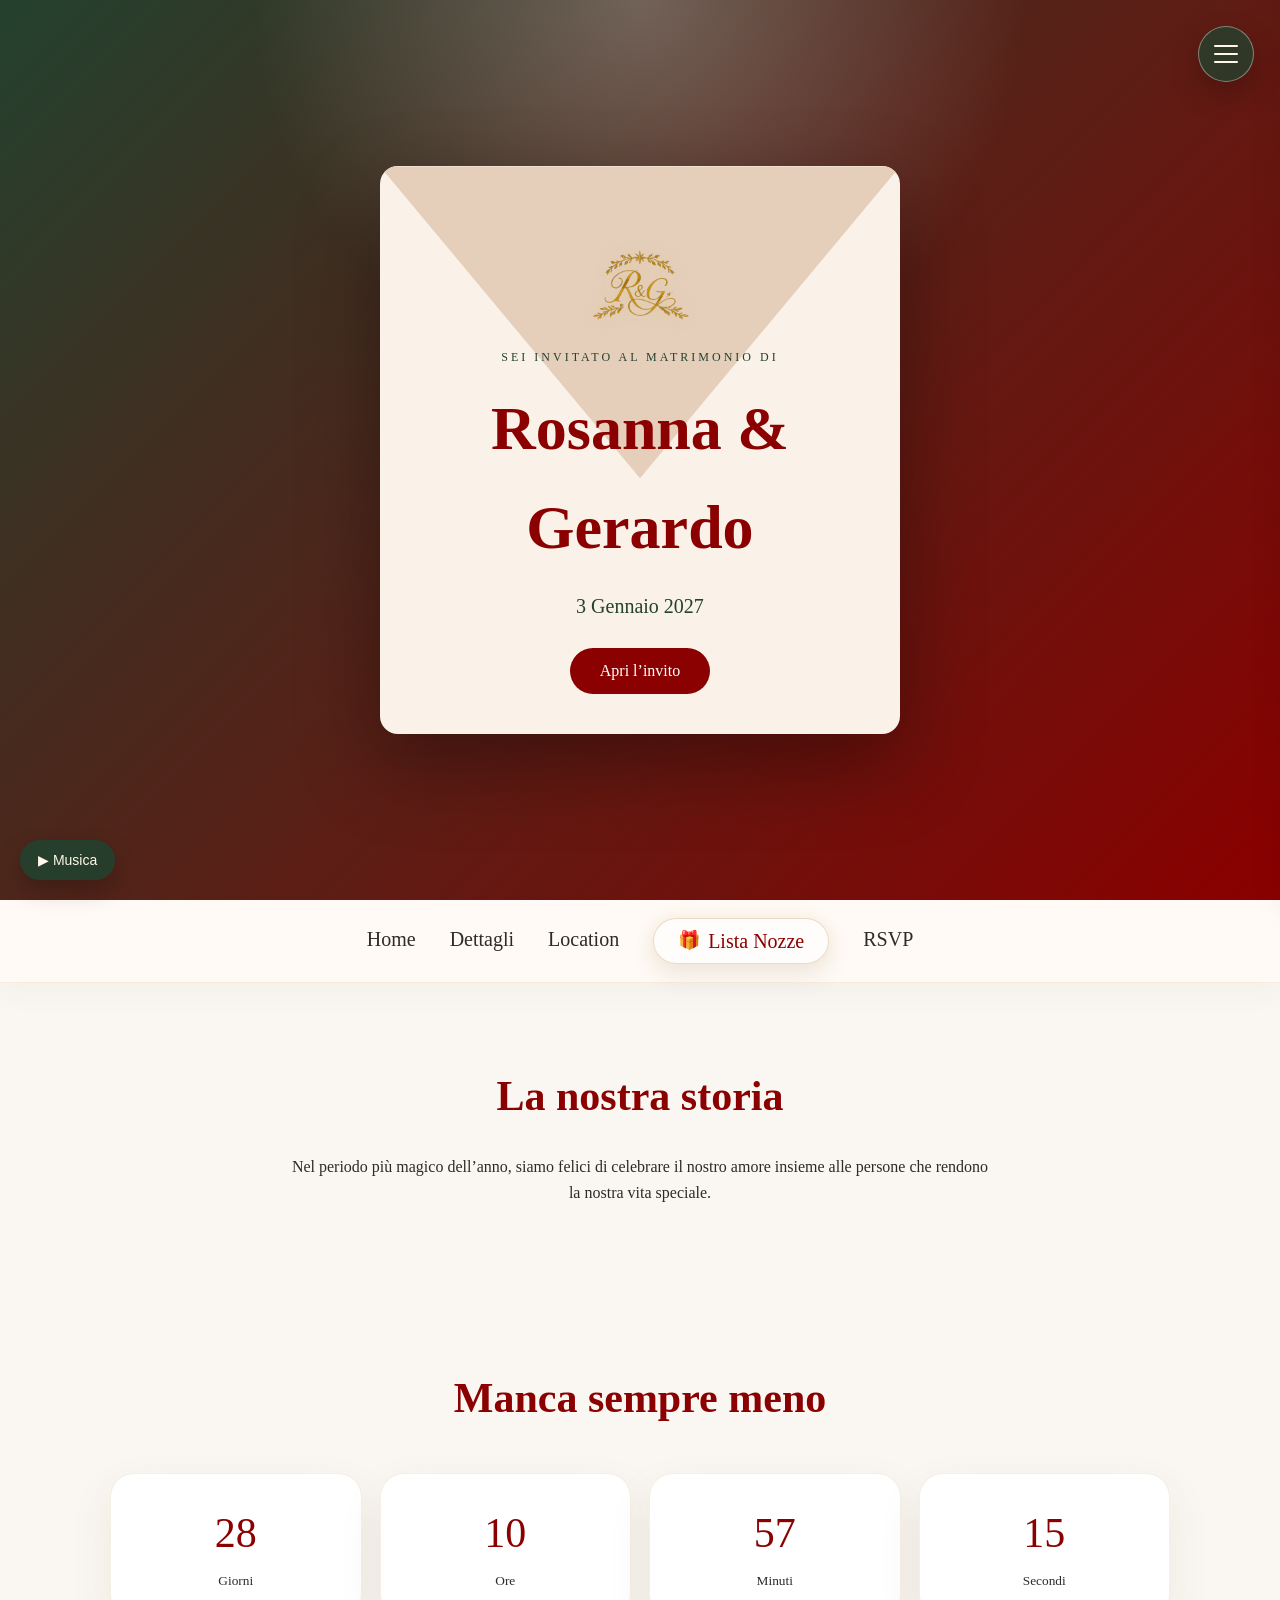
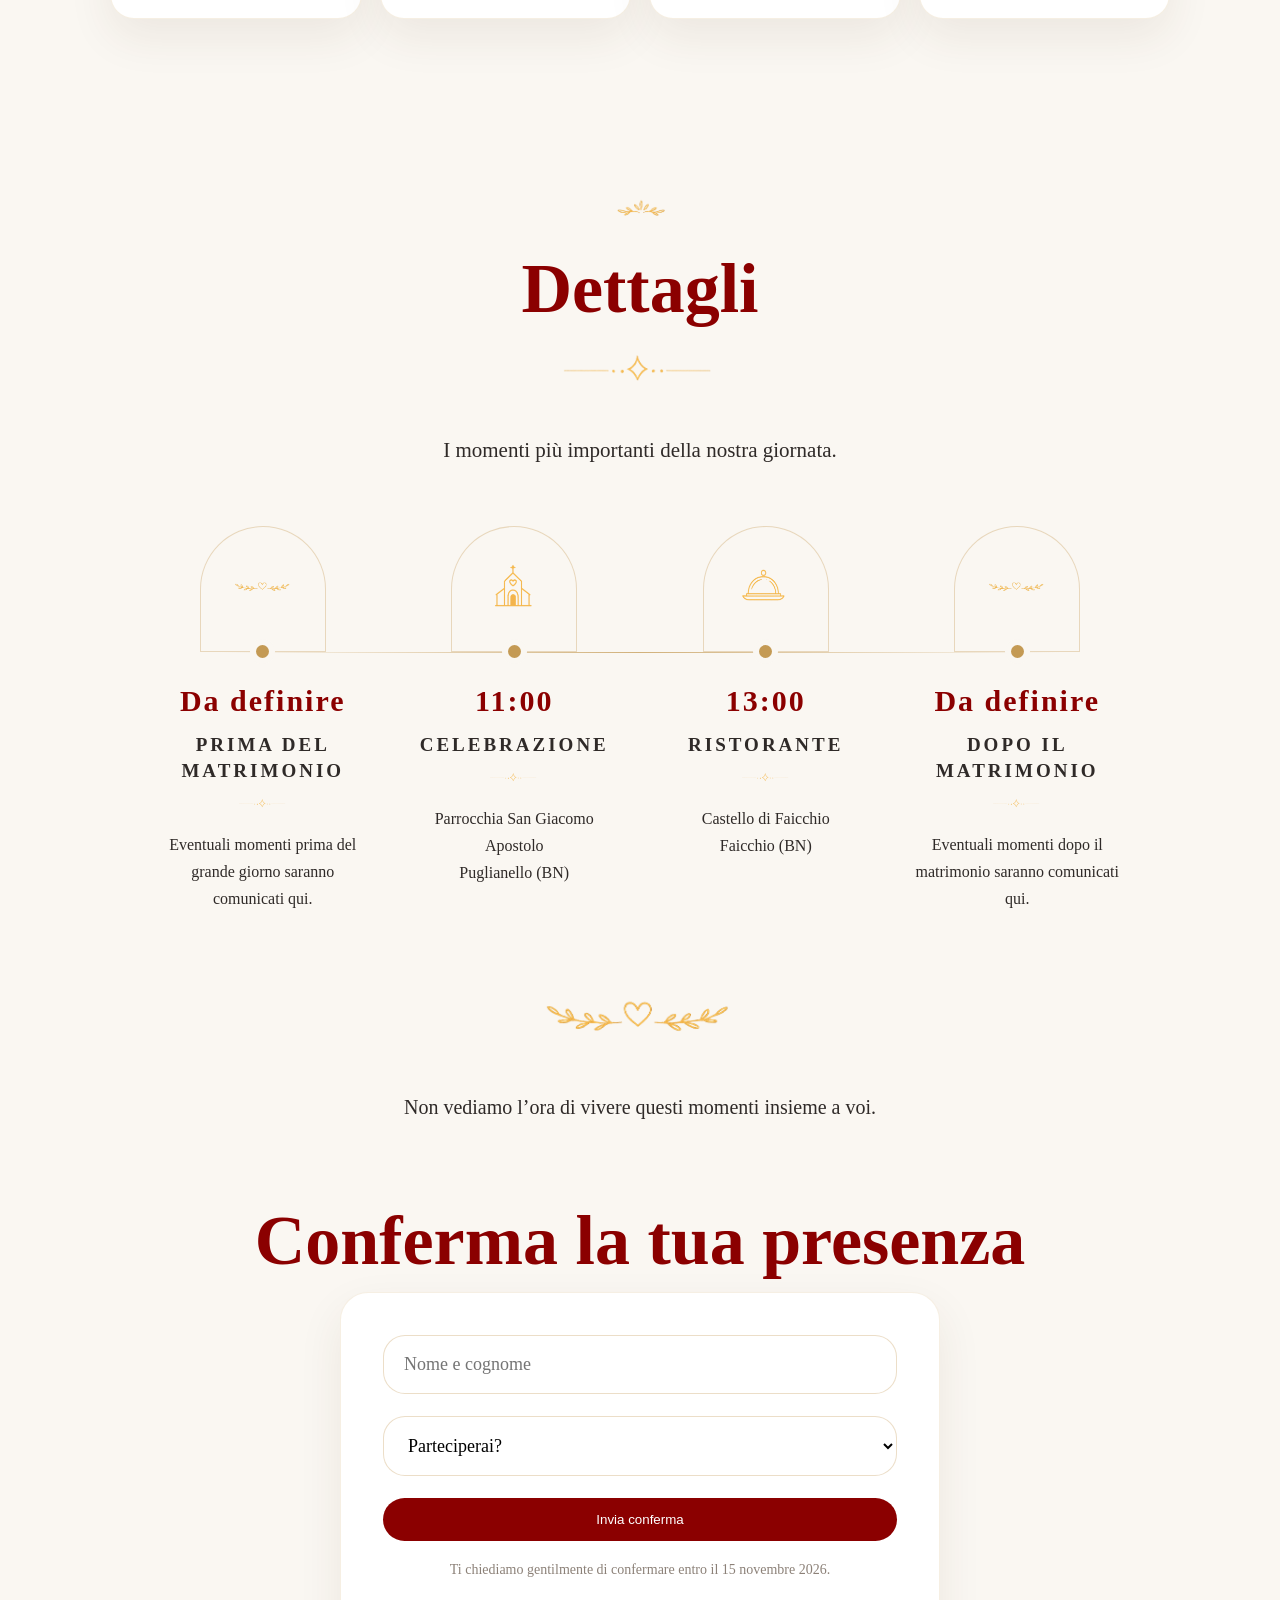
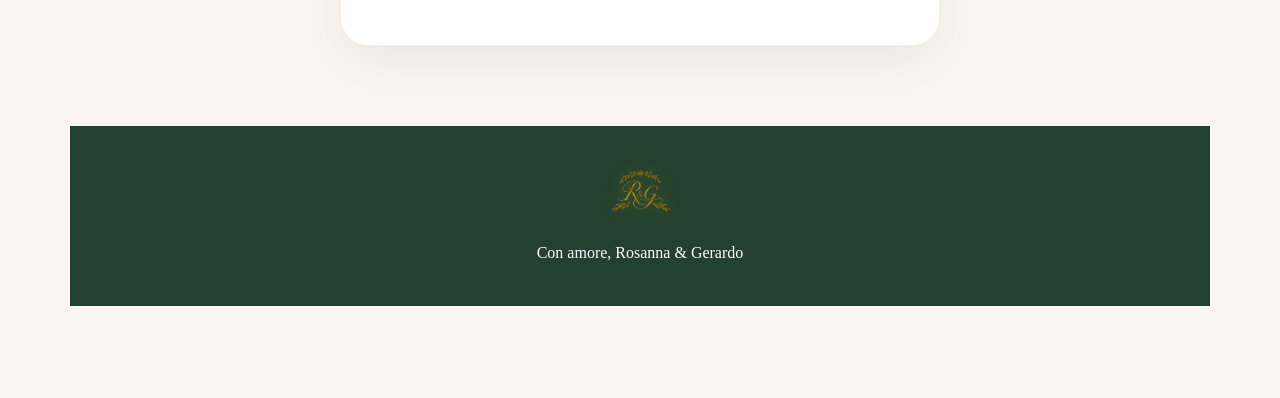
==== index.html @ 8b0101fe "Aggiornamento sito matrimonio" ====
<!DOCTYPE html>
<html lang="it">
<head>
  <meta charset="UTF-8" />
  <meta name="viewport" content="width=device-width, initial-scale=1.0" />

  <title>Rosanna & Gerardo - Matrimonio</title>

  <link rel="preconnect" href="https://fonts.googleapis.com">
  <link rel="preconnect" href="https://fonts.gstatic.com" crossorigin>

  <link href="https://fonts.googleapis.com/css2?family=Cormorant+Garamond:ital,wght@0,300;0,400;0,600;1,300;1,400;1,600&display=swap" rel="stylesheet">

  
  <link rel="stylesheet" href="style.css?v=26">
</head>

<body>

  

  <div id="invitation-screen" class="invitation-screen">
    <div class="envelope-card">
      <div class="envelope-flap"></div>

      <div class="envelope-content">
        <img src="images/logo-hero.png" alt="Logo Rosanna e Gerardo" class="invitation-logo">

        <p class="invitation-small">Sei invitato al matrimonio di</p>
        <h2>Rosanna & Gerardo</h2>
        <p class="invitation-date">3 Gennaio 2027</p>

        <button id="open-invitation" class="open-invitation-button">
          Apri l’invito
        </button>
      </div>
    </div>
  </div>

  <div class="snow"></div>

<button class="menu-toggle" id="menuToggle" aria-label="Apri menu">
  <span></span>
  <span></span>
  <span></span>
</button>

<div class="side-overlay" id="sideOverlay"></div>

<aside class="side-menu" id="sideMenu">

  <img
    src="images/logo-hero.png"
    alt="Logo Rosanna e Gerardo"
    class="side-logo"
  >

  <nav class="side-nav">
    <a href="./">Home</a>
    <a href="location/">Location</a>
    <a href="regali/">Lista Nozze</a>
  </nav>

</aside>


  <header id="home" class="homepage-hero">
    <div class="hero hero-homepage">

      <img src="images/logo-hero.png" alt="Logo Rosanna e Gerardo" class="homepage-logo">

      <p class="homepage-eyebrow">
        Ci sposiamo
      </p>

      <h1 class="homepage-names">
        Rosanna & Gerardo
      </h1>

      <p class="homepage-date">
        3 Gennaio 2027
      </p>

      <a class="homepage-button" href="#rsvp">
        Conferma la tua presenza
      </a>

    </div>
  </header>

  <nav>
    <ul>
      <li><a href="#home">Home</a></li>
      <li><a href="#programma">Dettagli</a></li>
      <li><a href="location/">Location</a></li>
      <li>
        <a href="regali/" class="nav-lista-nozze">
          <span class="nav-gift-icon">🎁</span>
          <span>Lista Nozze</span>
        </a>
      </li>
      <li><a href="#rsvp">RSVP</a></li>
    </ul>
  </nav>

  <section id="storia">
    <h2>La nostra storia</h2>

    <p class="intro">
      Nel periodo più magico dell’anno, siamo felici di celebrare il nostro amore
      insieme alle persone che rendono la nostra vita speciale.
    </p>
  </section>

  <section id="countdown">
    <h2>Manca sempre meno</h2>

    <div class="countdown-box">
      <div class="countdown-item">
        <span id="days">0</span>
        <small>Giorni</small>
      </div>

      <div class="countdown-item">
        <span id="hours">0</span>
        <small>Ore</small>
      </div>

      <div class="countdown-item">
        <span id="minutes">0</span>
        <small>Minuti</small>
      </div>

      <div class="countdown-item">
        <span id="seconds">0</span>
        <small>Secondi</small>
      </div>
    </div>
  </section>

  <section id="programma" class="programma-section">

    <div class="programma-header">
      <img
        src="images/linea-3-piccola.png"
        alt=""
        class="programma-top-decoration"
      >

      <h2>Dettagli</h2>

      <img
        src="images/linea-2-stella.png"
        alt=""
        class="programma-divider"
      >

      <p class="programma-subtitle">
        I momenti più importanti della nostra giornata.
      </p>
    </div>

    <div class="programma-timeline">

      <div class="programma-item">
        <div class="programma-icon-wrapper">
          <img
            src="images/linea-1-cuore.png"
            alt="Prima del matrimonio"
            class="programma-icon"
          >
        </div>

        <div class="programma-dot"></div>

        <div class="programma-time">Da definire</div>

        <h3>Prima del matrimonio</h3>

        <img
          src="images/linea-2-stella.png"
          alt=""
          class="programma-small-divider"
        >

        <p>
          Eventuali momenti prima del grande giorno
          saranno comunicati qui.
        </p>
      </div>

      <div class="programma-item">
        <div class="programma-icon-wrapper">
          <img
            src="images/chiesa-stil.png"
            alt="Celebrazione"
            class="programma-icon"
          >
        </div>

        <div class="programma-dot"></div>

        <div class="programma-time">11:00</div>

        <h3>Celebrazione</h3>

        <img
          src="images/linea-2-stella.png"
          alt=""
          class="programma-small-divider"
        >

        <p>
          Parrocchia San Giacomo Apostolo<br>
          Puglianello (BN)
        </p>
      </div>

      <div class="programma-item">
        <div class="programma-icon-wrapper">
          <img
            src="images/pranzo.png"
            alt="Ristorante"
            class="programma-icon"
          >
        </div>

        <div class="programma-dot"></div>

        <div class="programma-time">13:00</div>

        <h3>Ristorante</h3>

        <img
          src="images/linea-2-stella.png"
          alt=""
          class="programma-small-divider"
        >

        <p>
          Castello di Faicchio<br>
          Faicchio (BN)
        </p>
      </div>

      <div class="programma-item">
        <div class="programma-icon-wrapper">
          <img
            src="images/linea-1-cuore.png"
            alt="Dopo il matrimonio"
            class="programma-icon"
          >
        </div>

        <div class="programma-dot"></div>

        <div class="programma-time">Da definire</div>

        <h3>Dopo il matrimonio</h3>

        <img
          src="images/linea-2-stella.png"
          alt=""
          class="programma-small-divider"
        >

        <p>
          Eventuali momenti dopo il matrimonio
          saranno comunicati qui.
        </p>
      </div>

    </div>

    <div class="programma-footer">
      <img
        src="images/linea-1-cuore.png"
        alt=""
        class="programma-footer-decoration"
      >

      <p>
        Non vediamo l’ora di vivere questi momenti insieme a voi.
      </p>
    </div>

  <section id="rsvp">
  <h2>Conferma la tua presenza</h2>

  <form id="rsvp-form">

    <input type="text" name="nome" placeholder="Nome e cognome" required>

    <select name="partecipazione" id="partecipazione" required>
      <option value="">Parteciperai?</option>
      <option value="Sì">Sì</option>
      <option value="No">No</option>
    </select>

    <div id="rsvp-extra-fields" class="hidden-fields">

      <input
        type="number"
        name="numero_invitati"
        placeholder="Numero di partecipanti"
        min="1"
      >

      <textarea
        name="allergie"
        placeholder="Allergie o esigenze alimentari"
      ></textarea>

      <div class="sleep-box">
        <p class="sleep-title">Necessiti di pernottamento?</p>

        <p class="sleep-description">
          Per gli ospiti che arrivano da lontano, saremo felici di offrire il pernottamento per la notte del matrimonio.
        </p>

        <select name="pernottamento" id="pernottamento">
          <option value="">Necessiti di pernottamento?</option>
          <option value="Sì">Sì</option>
          <option value="No">No</option>
        </select>
      </div>

      <input
        type="number"
        name="numero_pernottamento"
        id="numero_pernottamento"
        class="hidden-fields"
        placeholder="Per quante persone?"
        min="1"
      >

    </div>

    <button type="submit">Invia conferma</button>

    <p class="rsvp-note">
      Ti chiediamo gentilmente di confermare entro il 15 novembre 2026.
    </p>

    <p id="form-message"></p>

  </form>
</section>

  <footer>
    <img src="images/logo-hero.png" alt="Logo Rosanna e Gerardo" class="footer-logo">
    <p>Con amore, Rosanna & Gerardo</p>
  </footer>


<div class="music-player" id="musicPlayer">

  <button type="button" id="musicToggle">
    ▶︎ Musica
  </button>

  <audio id="bgMusic" loop>
    <source src="music/canzone-background.mp3" type="audio/mpeg">
  </audio>

</div>

  <script src="script.js?v=28"></script>

</body>
</html>
---- style.css ----
*{
  box-sizing:border-box;
  margin:0;
  padding:0;
}

html{
  scroll-behavior:smooth;
  width:100%;
  overflow-x:hidden;
}

body{
  width:100%;
  overflow-x:hidden;
  font-family:Georgia,"Times New Roman",serif;
  background:#faf7f2;
  color:#2f2a28;
  line-height:1.6;
}

header{
  min-height:100vh;
  display:flex;
  align-items:center;
  justify-content:center;
  text-align:center;
  padding:40px 20px;
  color:white;
}

/* HOMEPAGE HERO */

.homepage-hero{
  position:relative;
  overflow:hidden;
  background:
    linear-gradient(rgba(18,43,30,.35),rgba(80,20,20,.45)),
    url("images/background-homepage-v2.png")
    center center/cover no-repeat;
  background-color:#120f0d;
}

.hero{
  max-width:850px;
}

.hero-homepage{
  width:100%;
  max-width:1100px;
  min-height:82vh;
  display:flex;
  flex-direction:column;
  align-items:center;
  justify-content:center;
  text-align:center;
  padding:34px 20px;
  position:relative;
  z-index:2;
}

.homepage-logo{
  width:330px;
  max-width:78vw;
  height:auto;
  margin-bottom:26px;
  filter:drop-shadow(0 0 18px rgba(212,175,55,.42));
  animation:fadeInLogo 1.4s ease both;
}

.homepage-eyebrow{
  font-size:14px;
  letter-spacing:6px;
  text-transform:uppercase;
  color:#f0d7a1;
  margin-bottom:16px;
  text-shadow:0 3px 14px rgba(0,0,0,.75);
}

.homepage-names{
  font-family:'Cormorant Garamond', Georgia, serif;
  font-size:clamp(58px,8vw,118px);
  line-height:.92;
  font-weight:600;
  color:#fff7e8;
  margin-bottom:24px;
  text-shadow:
    0 4px 18px rgba(0,0,0,.78),
    0 0 26px rgba(212,175,55,.18);
}

.homepage-date{
  font-size:clamp(21px,2.4vw,32px);
  letter-spacing:4px;
  text-transform:uppercase;
  color:#e9c879;
  text-shadow:0 4px 18px rgba(0,0,0,.78);
}

.homepage-button{
  margin-top:32px;
  display:inline-block;
  padding:15px 34px;
  border-radius:999px;
  text-decoration:none;
  background:rgba(255,255,255,.08);
  border:1px solid rgba(255,255,255,.38);
  color:white;
  backdrop-filter:blur(10px);
  transition:.25s ease;
  box-shadow:0 12px 30px rgba(0,0,0,.18);
}

.homepage-button:hover{
  transform:translateY(-2px);
  background:rgba(255,255,255,.14);
}

.eyebrow{
  text-transform:uppercase;
  letter-spacing:4px;
  margin-bottom:20px;
}

h1{
  font-size:clamp(48px,10vw,96px);
  margin-bottom:20px;
}

.date{
  font-size:24px;
  margin-bottom:30px;
}

.button{
  display:inline-block;
  padding:14px 30px;
  border-radius:999px;
  border:1px solid white;
  text-decoration:none;
  color:white;
}

/* NAVBAR */

nav{
  position:sticky;
  top:0;
  background:rgba(255,250,245,.96);
  backdrop-filter:blur(10px);
  -webkit-backdrop-filter:blur(10px);
  z-index:10;
  border-bottom:1px solid rgba(196,154,84,.14);
  box-shadow:0 10px 30px rgba(80,50,30,.04);
}

nav ul{
  display:flex;
  justify-content:center;
  align-items:center;
  gap:34px;
  list-style:none;
  padding:18px 16px;
  flex-wrap:wrap;
}

nav a{
  position:relative;
  text-decoration:none;
  color:#2f2a28;
  font-size:20px;
  line-height:1;
  transition:.25s ease;
}

nav a:not(.nav-lista-nozze)::after{
  content:"";
  position:absolute;
  left:50%;
  bottom:-9px;
  width:0;
  height:1px;
  background:#c49a54;
  transform:translateX(-50%);
  transition:.25s ease;
}

nav a:not(.nav-lista-nozze):hover{
  color:#8b0000;
}

nav a:not(.nav-lista-nozze):hover::after{
  width:70%;
}

.nav-lista-nozze{
  display:inline-flex;
  align-items:center;
  justify-content:center;
  gap:8px;
  padding:12px 24px;
  border-radius:999px;
  color:#8b0000;
  background:rgba(255,255,255,.58);
  border:1px solid rgba(196,154,84,.34);
  box-shadow:
    0 12px 26px rgba(80,50,30,.08),
    0 0 18px rgba(196,154,84,.12);
  transition:.28s ease;
}

.nav-lista-nozze:hover{
  transform:translateY(-2px);
  background:rgba(255,255,255,.86);
  border-color:rgba(196,154,84,.58);
  box-shadow:
    0 18px 34px rgba(80,50,30,.12),
    0 0 24px rgba(196,154,84,.22);
}

.nav-gift-icon{
  font-size:18px;
  line-height:1;
  display:inline-block;
  transform:translateY(-1px);
}

section{
  padding:80px 20px;
  max-width:1100px;
  margin:auto;
}

h2{
  text-align:center;
  font-size:42px;
  margin-bottom:24px;
  color:#8b0000;
}

.intro{
  text-align:center;
  max-width:700px;
  margin:auto;
}

.countdown-box{
  display:grid;
  grid-template-columns:repeat(4,1fr);
  gap:18px;
  margin-top:40px;
}

.countdown-item{
  background:white;
  border-radius:24px;
  padding:26px 16px;
  text-align:center;
}

.countdown-item span{
  display:block;
  font-size:42px;
  color:#8b0000;
}

.cards{
  display:grid;
  grid-template-columns:repeat(auto-fit,minmax(240px,1fr));
  gap:24px;
}

.card{
  background:white;
  padding:28px;
  border-radius:24px;
}

/* PROGRAMMA PREMIUM */

.programma-section{
  max-width:1180px;
  padding:96px 20px 92px;
  text-align:center;
}

.programma-header{
  max-width:760px;
  margin:0 auto 58px;
}

.programma-top-decoration{
  width:72px;
  height:auto;
  margin:0 auto 20px;
  display:block;
}

.programma-section h2{
  font-size:clamp(42px,6vw,70px);
  letter-spacing:0;
  text-transform:none;
  margin-bottom:14px;
  line-height:1.05;
}

.programma-divider{
  width:210px;
  height:auto;
  margin:0 auto 24px;
  display:block;
}

.programma-subtitle{
  max-width:760px;
  margin:0 auto;
  font-size:21px;
  line-height:1.7;
}

.programma-timeline{
  position:relative;
  max-width:980px;
  margin:42px auto 0;
  display:grid;
  grid-template-columns:repeat(4,1fr);
  gap:26px;
}

.programma-timeline::before{
  content:"";
  position:absolute;
  top:126px;
  left:7%;
  right:7%;
  height:1px;
  background:linear-gradient(90deg, transparent, rgba(196,154,84,.75), transparent);
}

.programma-item{
  position:relative;
  z-index:2;
  text-align:center;
}

.programma-icon-wrapper{
  width:126px;
  height:126px;
  margin:0 auto 28px;
  border:1px solid rgba(196,154,84,.34);
  border-radius:64px 64px 0 0;
  display:flex;
  align-items:center;
  justify-content:center;
  background:#faf7f2;
}

.programma-icon{
  width:66px;
  height:66px;
  object-fit:contain;
}

.programma-dot{
  width:13px;
  height:13px;
  background:#c49a54;
  border-radius:50%;
  margin:-35px auto 28px;
  position:relative;
  z-index:3;
  box-shadow:0 0 0 6px #faf7f2;
}

.programma-time{
  display:inline-block;
  color:#8b0000;
  font-size:30px;
  letter-spacing:2px;
  margin-bottom:16px;
  font-weight:bold;
  line-height:1;
}

.programma-item h3{
  font-size:19px;
  letter-spacing:3px;
  text-transform:uppercase;
  margin-bottom:10px;
  line-height:1.35;
}

.programma-small-divider{
  width:66px;
  height:auto;
  margin:0 auto 15px;
  display:block;
  opacity:.88;
}

.programma-item p{
  max-width:215px;
  margin:0 auto;
  font-size:16px;
  line-height:1.7;
}

.programma-footer{
  margin-top:68px;
}

.programma-footer-decoration{
  width:220px;
  height:auto;
  margin:0 auto 18px;
  display:block;
}

.programma-footer p{
  font-size:20px;
  line-height:1.7;
}

.gallery-grid{
  display:grid;
  grid-template-columns:repeat(auto-fit,minmax(250px,1fr));
  gap:20px;
}

.gallery-grid img{
  width:100%;
  height:320px;
  object-fit:cover;
  border-radius:24px;
}

form{
  display:grid;
  gap:16px;
  max-width:600px;
  margin:auto;
  background:white;
  padding:30px;
  border-radius:28px;
}

input,
select,
textarea{
  width:100%;
  padding:14px 16px;
  border-radius:14px;
  border:1px solid #d8c7bd;
}

textarea{
  min-height:120px;
}

button{
  padding:14px 24px;
  border:none;
  border-radius:999px;
  background:#8b0000;
  color:white;
  cursor:pointer;
}

/* RSVP PREMIUM */

#rsvp form{
  gap:22px;
  padding:42px;
}

#rsvp input,
#rsvp select,
#rsvp textarea{
  padding:18px 20px;
  border-radius:22px;
  font-size:18px;
  background:#fff;
  border:1px solid rgba(196,154,84,.32);
  font-family:inherit;
}

#rsvp textarea{
  min-height:105px;
  resize:none;
}

.hidden-fields{
  display:none;
}

.show-fields{
  display:grid;
  gap:22px;
}

#numero_pernottamento.show-fields{
  display:block;
}

.sleep-box{
  padding:4px 2px 0;
}

.sleep-title{
  font-size:24px;
  color:#8b0000;
  margin-bottom:10px;
  text-align:left;
}

.sleep-description{
  font-size:16px;
  line-height:1.7;
  color:#6d625c;
  margin-bottom:18px;
}

.rsvp-note{
  text-align:center;
  font-size:14px;
  color:#8c8178;
  line-height:1.6;
  margin-top:-4px;
}

#form-message{
  text-align:center;
  color:#23412e;
  font-size:15px;
}

@media(max-width:700px){

  #rsvp form{
    padding:28px 20px;
    gap:18px;
  }

  #rsvp input,
  #rsvp select,
  #rsvp textarea{
    font-size:16px;
    padding:16px 18px;
    border-radius:18px;
  }

  .sleep-title{
    font-size:22px;
  }

}

footer{
  text-align:center;
  padding:40px 20px;
  background:#23412e;
  color:white;
}

/* NEVE */

.snow{
  position:fixed;
  top:0;
  left:0;
  width:100%;
  height:100%;
  pointer-events:none;
  z-index:9999;
  overflow:hidden;
}

.snow::before,
.snow::after{
  content:"";
  position:absolute;
  top:-100%;
  left:0;
  width:100%;
  height:300%;
  background-image:
    radial-gradient(white 1px,transparent 1px),
    radial-gradient(white 2px,transparent 2px),
    radial-gradient(white 3px,transparent 3px);

  background-size:
    120px 120px,
    200px 200px,
    300px 300px;

  animation:snowFall 18s linear infinite;
}

.snow::after{
  animation-duration:28s;
  opacity:.5;
}

@keyframes snowFall{
  from{
    transform:translateY(-30%);
  }

  to{
    transform:translateY(30%);
  }
}

@media(max-width:700px){
  .countdown-box{
    grid-template-columns:repeat(2,1fr);
  }
}

/* SCHERMATA INVITO */

.invitation-screen {
  position: fixed;
  inset: 0;
  z-index: 20000;
  background:
    radial-gradient(circle at top, rgba(255,255,255,.25), transparent 35%),
    linear-gradient(135deg, #23412e, #8b0000);
  display: flex;
  align-items: center;
  justify-content: center;
  padding: 24px;
  transition: opacity 1s ease, visibility 1s ease;
}

.invitation-screen.hidden {
  opacity: 0;
  visibility: hidden;
  pointer-events: none;
}

.envelope-card {
  position: relative;
  width: min(92vw, 520px);
  min-height: 330px;
  background: #faf2e8;
  border-radius: 18px;
  box-shadow: 0 30px 80px rgba(0,0,0,.35);
  overflow: hidden;
}

.envelope-flap {
  position: absolute;
  top: 0;
  left: 0;
  width: 100%;
  height: 55%;
  background: #e5cfbb;
  clip-path: polygon(0 0, 100% 0, 50% 100%);
  z-index: 3;
  transform-origin: top;
  transition: transform 1s ease;
}

.invitation-screen.opening .envelope-flap {
  transform: rotateX(180deg);
}

.envelope-content {
  position: relative;
  z-index: 4;
  text-align: center;
  padding: 80px 34px 40px;
  color: #2f2a28;
}

.envelope-content h2 {
  font-size: clamp(38px, 8vw, 62px);
  margin: 12px 0;
  color: #8b0000;
}

.invitation-small {
  text-transform: uppercase;
  letter-spacing: 3px;
  font-size: 12px;
  color: #23412e;
}

.invitation-date {
  font-size: 20px;
  color: #23412e;
}

.open-invitation-button {
  margin-top: 26px;
  padding: 14px 30px;
  border-radius: 999px;
  border: none;
  background: #8b0000;
  color: white;
  font-family: inherit;
  font-size: 16px;
  cursor: pointer;
}

/* LOCATION PAGE */

.location-hero{
  min-height:60vh;
}

.location-card{
  max-width:700px;
  margin:40px auto 0;
  background:white;
  padding:40px;
  border-radius:28px;
  text-align:center;
  box-shadow:0 20px 50px rgba(0,0,0,.08);
}

.location-card h3{
  font-size:32px;
  margin-bottom:14px;
  color:#8b0000;
}

.location-card p{
  margin-bottom:26px;
  font-size:18px;
}

.map-button{
  display:inline-block;
  padding:14px 28px;
  border-radius:999px;
  background:#23412e;
  color:white;
  text-decoration:none;
  transition:.25s ease;
}

.map-button:hover{
  transform:translateY(-2px);
  background:#183021;
}

/* LOCATION PAGE PREMIUM */

.location-page {
  background: #fffaf3;
}

.location-page .location-hero {
  min-height: 42vh;
  background:
    linear-gradient(rgba(20, 20, 15, .55), rgba(70, 25, 15, .55)),
    url("images/viale.png")
    center/cover no-repeat;
  position: relative;
}

.location-page .location-hero::after {
  content: "";
  position: absolute;
  left: 0;
  right: 0;
  bottom: -1px;
  height: 70px;
  background: #fffaf3;
  border-radius: 50% 50% 0 0 / 100% 100% 0 0;
}

.location-main {
  position: relative;
  padding: 30px 20px 60px;
}

.location-intro {
  text-align: center;
  padding: 0 20px 30px;
}

.location-intro h2 {
  color: #8b0000;
  font-size: clamp(34px, 5vw, 52px);
}

.decor {
  color: #c49a54;
  font-size: 34px;
}

.decor-line {
  color: #c49a54;
  font-size: 30px;
  margin-top: -16px;
}

.locations-grid {
  display: grid;
  grid-template-columns: repeat(2, minmax(280px, 1fr));
  gap: 40px;
  max-width: 1180px;
  margin: 0 auto;
}

.venue-card {
  background: white;
  border-radius: 18px;
  padding: 26px 26px 34px;
  text-align: center;
  box-shadow: 0 20px 60px rgba(80, 50, 30, .12);
  border: 1px solid rgba(196, 154, 84, .18);
}

.venue-card img {
  width: 100%;
  height: 310px;
  object-fit: contain;
  margin-bottom: 12px;
}

.venue-type {
  color: #8b0000;
  font-weight: bold;
  font-size: 20px;
  margin-top: 8px;
}

.venue-card h3 {
  font-size: 28px;
  color: #2f2a28;
  margin: 6px 0;
}

.venue-place {
  color: #9b8c7a;
  font-size: 18px;
  margin-bottom: 20px;
}

.location-page .map-button {
  display: inline-block;
  background: #23412e;
  color: white;
  padding: 13px 28px;
  border-radius: 999px;
  text-decoration: none;
  box-shadow: 0 10px 24px rgba(35, 65, 46, .22);
}

.back-home {
  text-align: center;
  margin-top: 42px;
}

.back-home a {
  color: #c49a54;
  text-decoration: none;
  font-size: 16px;
}

@media (max-width: 800px) {
  .locations-grid {
    grid-template-columns: 1fr;
  }

  .venue-card img {
    height: 240px;
  }
}

/* LOGO */

.hero-logo {
  width: 230px;
  max-width: 72%;
  height: auto;
  margin: 0 auto 24px;
  display: block;
  filter: drop-shadow(0 0 14px rgba(212, 175, 55, .45));
  animation: fadeInLogo 1.4s ease both;
}

.location-logo {
  width: 190px;
}

.invitation-logo {
  width: 170px;
  max-width: 72%;
  height: auto;
  margin: 0 auto 16px;
  display: block;
  filter: drop-shadow(0 0 10px rgba(212, 175, 55, .35));
}

.footer-logo {
  width: 105px;
  height: auto;
  margin-bottom: 14px;
  filter: drop-shadow(0 0 8px rgba(212, 175, 55, .35));
}

@keyframes fadeInLogo {
  from {
    opacity: 0;
    transform: translateY(-12px) scale(.96);
  }

  to {
    opacity: 1;
    transform: translateY(0) scale(1);
  }
}

.card,
.countdown-item,
.venue-card,
form {
  box-shadow: 0 18px 45px rgba(80, 50, 30, .08);
  border: 1px solid rgba(196, 154, 84, .16);
}

.button:hover,
button:hover,
.map-button:hover {
  transform: translateY(-2px);
}

.button,
button,
.map-button {
  transition:.25s ease;
}

/* MOBILE */

@media(max-width:900px) {
  nav ul{
    gap:22px;
  }

  nav a{
    font-size:18px;
  }

  .nav-lista-nozze{
    padding:10px 18px;
  }

  .programma-section{
    padding:82px 18px;
  }

  .programma-timeline{
    max-width:520px;
    grid-template-columns:1fr;
    gap:46px;
  }

  .programma-timeline::before{
    top:0;
    bottom:0;
    left:50%;
    right:auto;
    width:1px;
    height:auto;
    background:linear-gradient(180deg, transparent, rgba(196,154,84,.65), transparent);
  }

  .programma-item{
    background:#faf7f2;
    padding-bottom:4px;
  }

  .programma-dot{
    box-shadow:0 0 0 7px #faf7f2;
  }
}

@media(max-width:700px) {
  html,
  body{
    width:100%;
    overflow-x:hidden;
  }

  header{
    min-height:100svh;
    padding:0;
  }

  .homepage-hero{
    width:100%;
    min-height:100svh;
    padding:0;
    background:
      linear-gradient(rgba(18,43,30,.52),rgba(80,20,20,.60)),
      url("images/background-homepage-v2.png")
      72% center/cover no-repeat;
    background-color:#120f0d;
  }

  .hero-homepage{
    width:100%;
    max-width:none;
    min-height:100svh;
    padding:92px 22px 76px;
    justify-content:center;
  }

  .homepage-logo{
    width:180px;
    max-width:62vw;
    margin-bottom:24px;
  }

  .homepage-eyebrow{
    font-size:11px;
    letter-spacing:5px;
    margin-bottom:16px;
  }

  .homepage-names{
    font-size:clamp(48px,15.5vw,66px);
    line-height:.96;
    max-width:94vw;
    margin-bottom:24px;
    overflow-wrap:normal;
  }

  .homepage-date{
    font-size:17px;
    letter-spacing:4px;
    white-space:nowrap;
  }

  .homepage-button{
    max-width:88vw;
    margin-top:30px;
    padding:14px 28px;
    font-size:15px;
    line-height:1.2;
  }

  nav ul{
    gap:16px;
    padding:14px 10px;
  }

  nav a{
    font-size:17px;
  }

  .nav-lista-nozze{
    padding:9px 15px;
  }

  .nav-gift-icon{
    font-size:16px;
  }

  .hero-logo {
    width: 180px;
    margin-bottom: 18px;
  }

  .invitation-logo {
    width: 135px;
  }

  .location-logo {
    width: 155px;
  }

  .programma-top-decoration{
    width:58px;
  }

  .programma-section h2{
    font-size:clamp(34px,11vw,50px);
  }

  .programma-divider{
    width:160px;
  }

  .programma-subtitle{
    font-size:18px;
  }

  .programma-icon-wrapper{
    width:112px;
    height:112px;
  }

  .programma-icon{
    width:58px;
    height:58px;
  }

  .programma-time{
    font-size:26px;
  }

  .programma-item h3{
    font-size:18px;
    letter-spacing:2.5px;
  }

  .programma-footer-decoration{
    width:190px;
  }

  .programma-footer p{
    font-size:18px;
  }
}

/* REGALI PAGE */

.regali-page{
  background:#faf7f2;
}

.regali-hero{
  max-width:900px;
  margin:0 auto;
  text-align:center;
  padding:90px 20px 40px;
}

.regali-intro{
  max-width:760px;
  margin:24px auto 0;
  font-size:20px;
  line-height:1.9;
  color:#6d625c;
}

.regali-grid{
  max-width:1200px;
  margin:30px auto 90px;
  display:grid;
  grid-template-columns:repeat(2,minmax(320px,1fr));
  gap:36px;
  padding:0 20px;
}

.regalo-card{
  background:white;
  border-radius:28px;
  overflow:hidden;
  box-shadow:0 20px 50px rgba(80,50,30,.10);
  border:1px solid rgba(196,154,84,.14);
  transition:.35s ease;
}

.regalo-card:hover{
  transform:translateY(-4px);
  box-shadow:0 28px 70px rgba(80,50,30,.16);
}

.regalo-card img{
  width:100%;
  height:340px;
  object-fit:cover;
  display:block;
}

.regalo-content{
  padding:30px;
  text-align:center;
}

.regalo-content h2{
  font-size:34px;
  margin-bottom:16px;
  color:#8b0000;
}

.regalo-content p{
  font-size:18px;
  line-height:1.8;
  color:#4d4541;
  margin-bottom:22px;
}

.regalo-content span{
  display:block;
  font-size:15px;
  line-height:1.7;
  color:#9b8c7a;
  margin-bottom:26px;
  font-style:italic;
}

.regalo-content button{
  background:#23412e;
  color:white;
  border:none;
  padding:14px 28px;
  border-radius:999px;
  font-size:15px;
  cursor:pointer;
  transition:.25s ease;
  box-shadow:0 12px 24px rgba(35,65,46,.18);
}

.regalo-content button:hover{
  transform:translateY(-2px);
  background:#183021;
}

@media(max-width:900px){

  .regali-grid{
    grid-template-columns:1fr;
    gap:28px;
  }

  .regalo-card img{
    height:280px;
  }

  .regali-intro{
    font-size:18px;
  }

  .regalo-content h2{
    font-size:30px;
  }
}

/* FLOATING HOME BUTTON */

.floating-home{
  position:fixed;
  right:22px;
  bottom:22px;
  width:74px;
  height:74px;
  z-index:9998;
  display:flex;
  align-items:center;
  justify-content:center;
  text-decoration:none;
  background:transparent;
  border:none;
  border-radius:50%;
  filter:drop-shadow(0 14px 26px rgba(0,0,0,.28));
  transition:.25s ease;
}

.floating-home img{
  width:100%;
  height:100%;
  object-fit:contain;
  display:block;
}

.floating-home:hover{
  transform:translateY(-3px) scale(1.04);
  filter:
    drop-shadow(0 18px 34px rgba(0,0,0,.32))
    drop-shadow(0 0 18px rgba(212,175,55,.35));
}

.floating-home::after{
  content:"Torna alla home";
  position:absolute;
  right:86px;
  white-space:nowrap;
  background:rgba(35,65,46,.92);
  color:#fff7e8;
  padding:10px 14px;
  border-radius:999px;
  font-size:13px;
  opacity:0;
  pointer-events:none;
  transform:translateX(8px);
  transition:.25s ease;
  box-shadow:0 10px 24px rgba(0,0,0,.16);
}

.floating-home:hover::after{
  opacity:1;
  transform:translateX(0);
}

@media(max-width:700px){

  .floating-home{
    width:62px;
    height:62px;
    right:14px;
    bottom:14px;
  }

  .floating-home::after{
    display:none;
  }
}

/* GIFT MODAL */

.gift-modal{
  position:fixed;
  inset:0;
  background:rgba(20,15,12,.58);
  backdrop-filter:blur(8px);
  z-index:20000;
  display:none;
  align-items:center;
  justify-content:center;
  padding:22px;
}

.gift-modal.open{
  display:flex;
}

.gift-modal-box{
  width:min(92vw,620px);
  max-height:90vh;
  overflow:auto;
  background:#fffaf3;
  border-radius:30px;
  padding:34px;
  position:relative;
  box-shadow:0 30px 90px rgba(0,0,0,.32);
  border:1px solid rgba(196,154,84,.24);
}

.gift-close{
  position:absolute;
  top:18px;
  right:18px;
  width:40px;
  height:40px;
  padding:0;
  background:transparent;
  color:#8b0000;
  font-size:24px;
}

.gift-modal-box h2{
  font-size:40px;
  margin-bottom:14px;
}

.gift-modal-text{
  text-align:center;
  color:#6d625c;
  font-size:18px;
  line-height:1.7;
  margin-bottom:24px;
}

#giftForm{
  box-shadow:none;
  border:none;
  padding:0;
  background:transparent;
}

.iban-box{
  display:none;
  margin-top:24px;
  padding:22px;
  border-radius:22px;
  background:rgba(196,154,84,.10);
  border:1px dashed rgba(196,154,84,.55);
}

.iban-box.open{
  display:block;
}

.iban-box p{
  margin-bottom:16px;
  color:#2f2a28;
}

.iban-details{
  display:grid;
  gap:8px;
  margin-bottom:18px;
  word-break:break-word;
}

.iban-details span{
  color:#6d625c;
}

.iban-details button{
  justify-self:start;
  background:#23412e;
  font-size:14px;
  padding:10px 18px;
}

.confirm-transfer{
  width:100%;
  margin-top:8px;
}

@media(max-width:700px){
  .gift-modal-box{
    padding:28px 20px;
    border-radius:24px;
  }

  .gift-modal-box h2{
    font-size:32px;
  }
}

/* GIFT SUCCESS POPUP */

.gift-success{
  position:fixed;
  inset:0;
  background:rgba(20,15,12,.45);
  backdrop-filter:blur(8px);
  z-index:25000;
  display:none;
  align-items:center;
  justify-content:center;
  padding:22px;
}

.gift-success.open{
  display:flex;
}

.gift-success-box{
  width:min(90vw,520px);
  background:#fffaf3;
  border-radius:30px;
  padding:36px 28px;
  text-align:center;
  box-shadow:0 30px 90px rgba(0,0,0,.32);
  border:1px solid rgba(196,154,84,.24);
}

.gift-success-box h2{
  color:#8b0000;
  font-size:40px;
  margin-bottom:16px;
}

.gift-success-box p{
  color:#6d625c;
  font-size:18px;
  line-height:1.7;
}

/* HAMBURGER MENU */

.menu-toggle{
  position:fixed;
  top:26px;
  right:26px;
  width:56px;
  height:56px;
  padding:0;
  border-radius:50%;
  background:rgba(35,65,46,.78);
  border:1px solid rgba(255,255,255,.38);
  display:flex;
  flex-direction:column;
  align-items:center;
  justify-content:center;
  gap:6px;
  cursor:pointer;
  z-index:30000;
  box-shadow:0 12px 30px rgba(0,0,0,.22);
}

.menu-toggle span{
  width:24px;
  height:2px;
  background:#fff7e8;
  border-radius:999px;
  display:block;
  transition:.3s ease;
  transform-origin:center;
}

.menu-toggle.open span:nth-child(1){
  transform:translateY(8px) rotate(45deg);
}

.menu-toggle.open span:nth-child(2){
  opacity:0;
}

.menu-toggle.open span:nth-child(3){
  transform:translateY(-8px) rotate(-45deg);
}

.side-overlay{
  position:fixed;
  inset:0;
  background:rgba(15,10,8,.36);
  backdrop-filter:blur(4px);
  opacity:0;
  visibility:hidden;
  transition:.35s ease;
  z-index:19998;
}

.side-overlay.open{
  opacity:1;
  visibility:visible;
}

.side-menu{
  position:fixed;
  top:0;
  right:-340px;
  width:310px;
  max-width:82vw;
  height:100vh;
  background:#fffaf3;
  border-left:1px solid rgba(196,154,84,.22);
  box-shadow:-14px 0 45px rgba(0,0,0,.16);
  padding:34px 30px;
  z-index:20000;
  transition:right .42s cubic-bezier(.77,0,.18,1);
  display:flex;
  flex-direction:column;
}

.side-menu.open{
  right:0;
}

.side-logo{
  width:130px;
  margin:24px auto 42px;
  display:block;
}

.side-menu .side-nav{
  position:static;
  display:flex;
  flex-direction:column;
  align-items:flex-start;
  gap:22px;
  padding:0;
  background:transparent;
  box-shadow:none;
  border:none;
  backdrop-filter:none;
}

.side-menu .side-nav a{
  color:#2f2a28;
  text-decoration:none;
  font-family:'Cormorant Garamond', Georgia, serif;
  font-size:30px;
  line-height:1.1;
}

.side-menu .side-nav a:hover{
  color:#8b0000;
}

@media(max-width:700px){
  .menu-toggle{
    width:48px;
    height:48px;
    top:16px;
    right:16px;
    gap:5px;
  }

  .menu-toggle span{
    width:22px;
  }

  .side-menu{
    width:72vw;
    max-width:300px;
    padding:30px 22px;
  }

  .side-logo{
    width:92px;
    margin:18px auto 34px;
  }

  .side-menu .side-nav{
    gap:20px;
  }

  .side-menu .side-nav a{
    font-size:24px;
  }
}

/* MOBILE HERO FIX */
@media(max-width:900px){
  html,
  body{
    width:100%;
    overflow-x:hidden;
  }

  .homepage-hero,
  .snow{
    max-width:100vw;
    overflow:hidden;
  }

  .hero-homepage{
    box-sizing:border-box;
  }
}

@media(max-width:900px){

  .menu-toggle{
    width:48px;
    height:48px;
    top:16px;
    right:16px;
    gap:5px;
  }

  .menu-toggle span{
    width:22px;
  }

  .side-menu{
    width:280px;
    max-width:68vw;
    right:-300px;
    padding:30px 22px;
  }

  .side-menu.open{
    right:0;
  }

  .side-logo{
    width:82px;
    margin:18px auto 34px;
  }

  .side-menu .side-nav{
    gap:18px;
  }

  .side-menu .side-nav a{
    font-size:22px;
  }

}

/* LOCATION HERO MOBILE FIX */

.location-page .location-hero .hero{
  position:relative;
  z-index:2;
}

@media(max-width:700px){

  .location-page .location-hero{
    min-height:68svh;
    padding:90px 20px 120px;
    align-items:center;
  }

  .location-page .location-hero h1{
    font-size:clamp(46px,14vw,70px);
    line-height:.95;
    margin-bottom:14px;
  }

  .location-page .location-hero::after{
    height:46px;
  }

}

/* MUSIC PLAYER */

.music-player{
  position:fixed;
  left:20px;
  bottom:20px;
  z-index:30000;
}

#musicToggle{
  background:rgba(35,65,46,.92);
  color:#fff7e8;
  border:none;
  border-radius:999px;
  padding:12px 18px;
  font-size:14px;
  cursor:pointer;
  backdrop-filter:blur(10px);
  box-shadow:0 10px 24px rgba(0,0,0,.22);
  transition:.25s ease;
}

#musicToggle:hover{
  transform:translateY(-2px);
}

@media(max-width:700px){

  .music-player{
    left:14px;
    bottom:14px;
  }

  #musicToggle{
    font-size:13px;
    padding:10px 16px;
  }

}
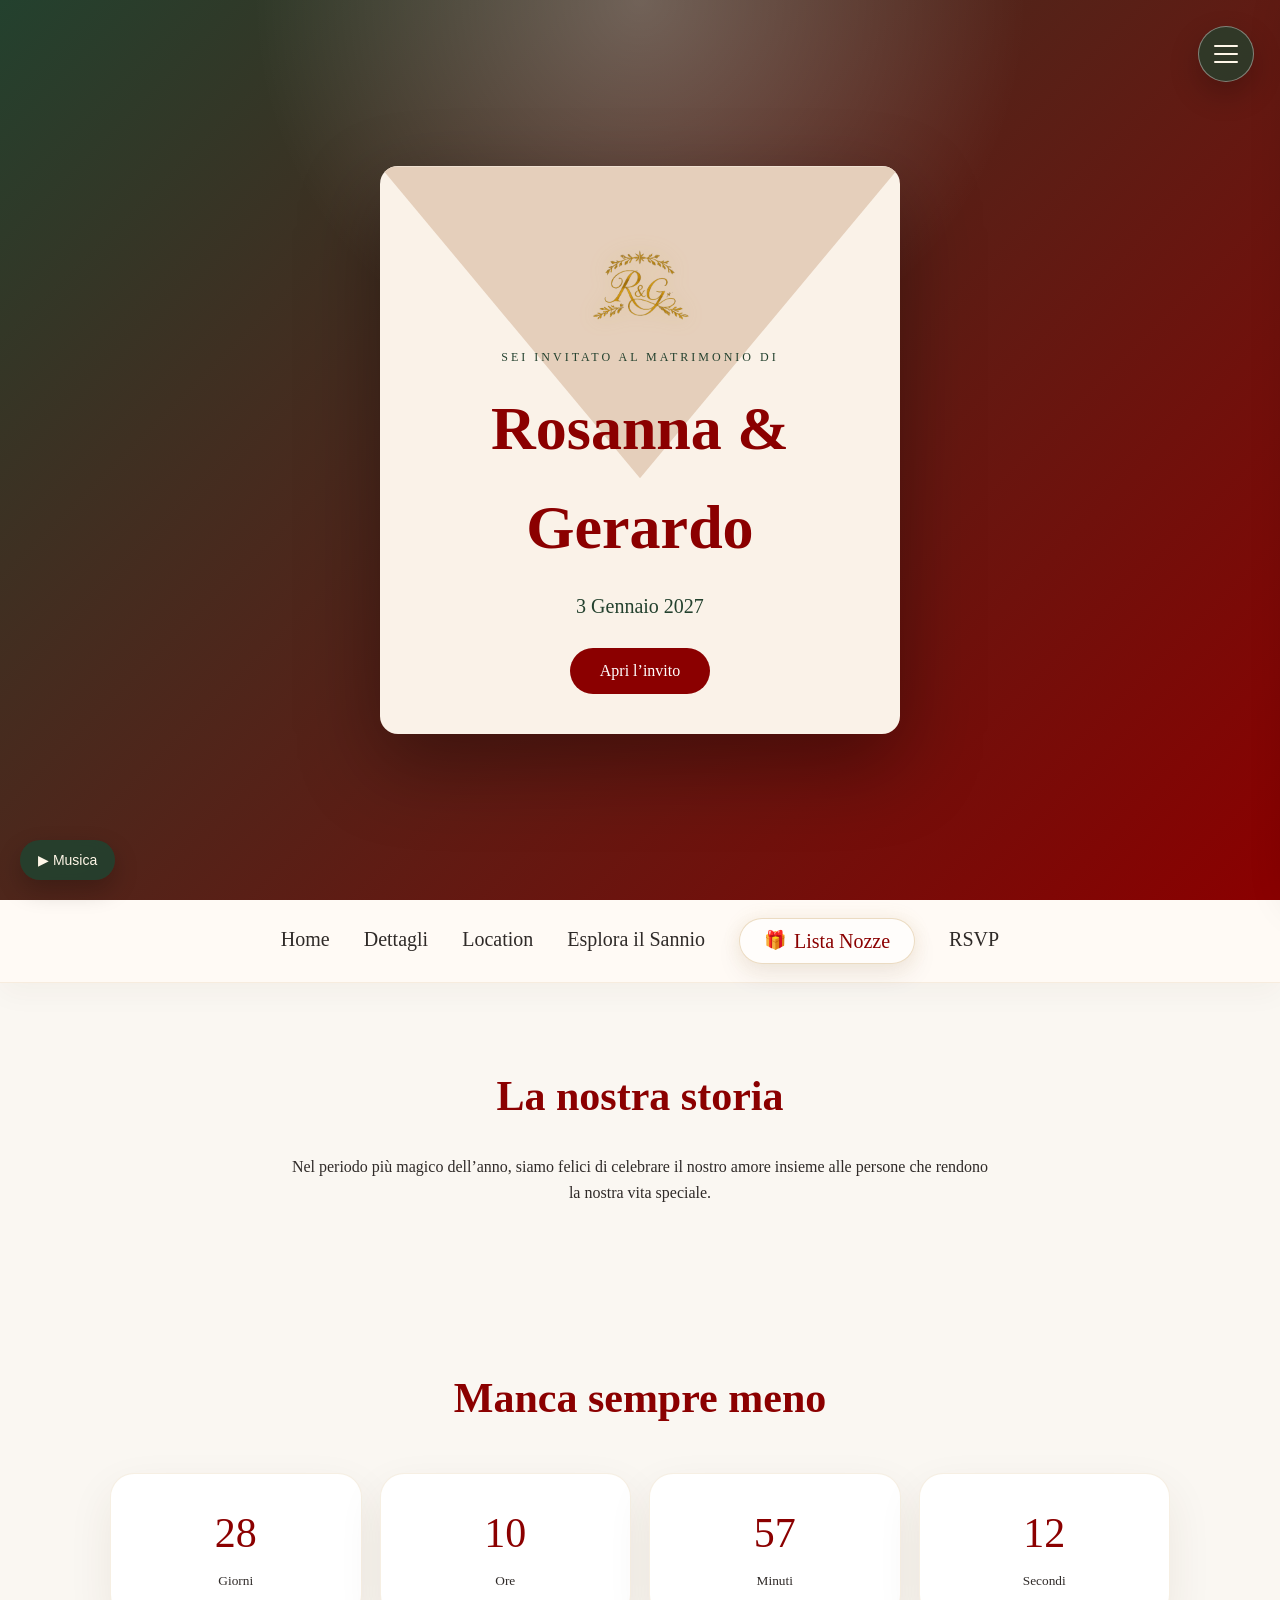
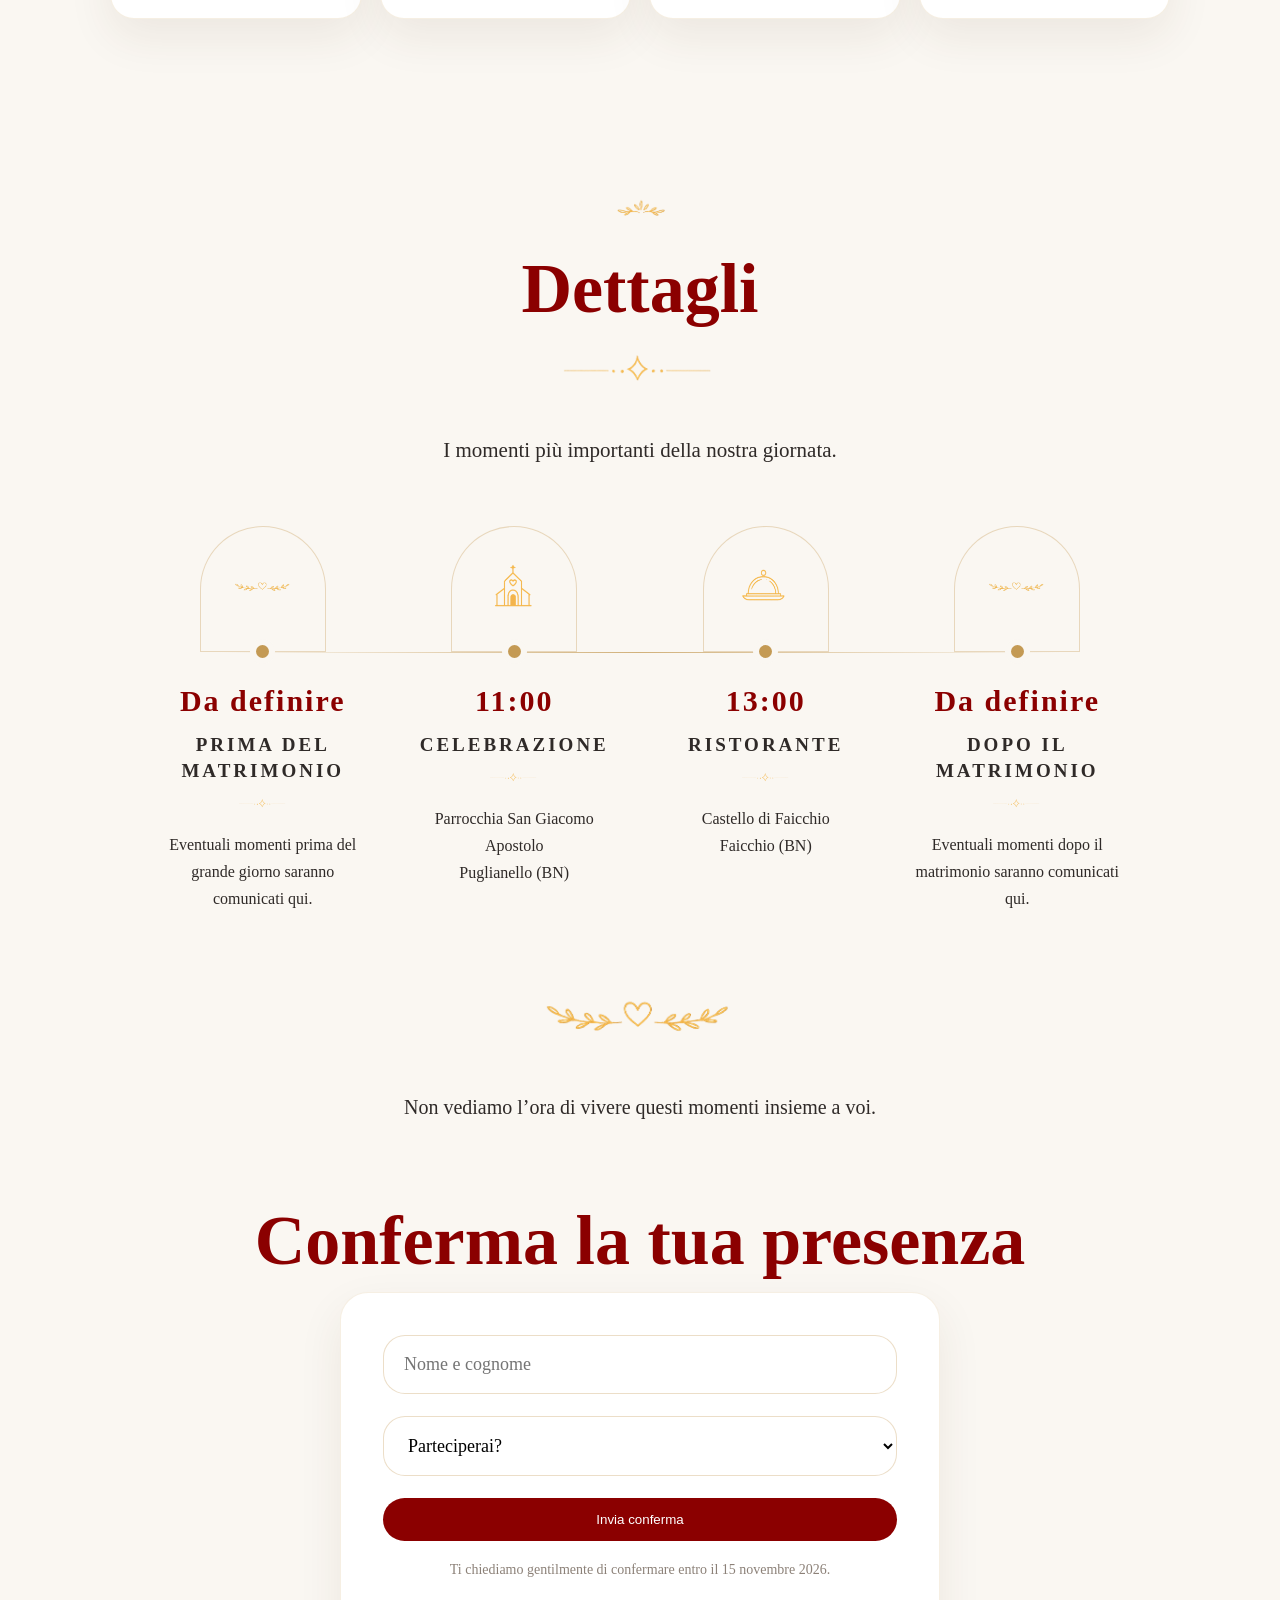
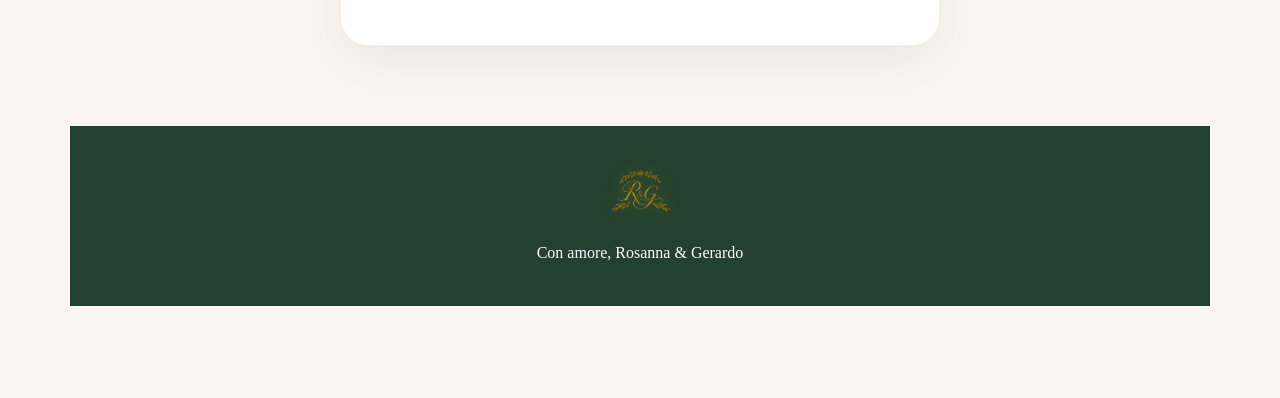
==== commit 952ed840: "Aggiunta sezione esplora" ====
--- a/index.html
+++ b/index.html
@@ -93,6 +93,8 @@
       <li><a href="#home">Home</a></li>
       <li><a href="#programma">Dettagli</a></li>
       <li><a href="location/">Location</a></li>
+      <li><a href="esplora/">Esplora il Sannio</a></li>
+      
       <li>
         <a href="regali/" class="nav-lista-nozze">
           <span class="nav-gift-icon">🎁</span>
--- a/style.css
+++ b/style.css
@@ -1728,4 +1728,229 @@
     padding:10px 16px;
   }
 
+}
+
+/* ESPLORA IL SANNIO */
+
+.esplora-page{
+  background:#fffaf3;
+}
+
+.esplora-hero{
+  min-height:62vh;
+  background:
+    linear-gradient(rgba(20,20,15,.50),rgba(70,25,15,.58)),
+    url("images/viale.png") center/cover no-repeat;
+}
+
+.esplora-hero-text{
+  max-width:760px;
+  margin:24px auto 0;
+  font-size:21px;
+  line-height:1.8;
+  color:#fff7e8;
+}
+
+.esplora-main{
+  padding:30px 20px 70px;
+}
+
+.esplora-intro,
+.heart-places-section{
+  text-align:center;
+  max-width:1000px;
+  margin:0 auto;
+}
+
+.must-see-grid{
+  max-width:1180px;
+  margin:0 auto 90px;
+  display:grid;
+  grid-template-columns:repeat(2,minmax(320px,1fr));
+  gap:34px;
+  padding:0;
+}
+
+.must-see-card{
+  background:white;
+  border-radius:28px;
+  overflow:hidden;
+  border:1px solid rgba(196,154,84,.18);
+  box-shadow:0 20px 60px rgba(80,50,30,.10);
+  transition:.35s ease;
+}
+
+.must-see-card:hover{
+  transform:translateY(-4px);
+  box-shadow:0 28px 70px rgba(80,50,30,.16);
+}
+
+.must-see-image{
+  height:320px;
+  background:#e8ddd1;
+  background-size:cover;
+  background-position:center;
+  background-repeat:no-repeat;
+  position:relative;
+  transition:.7s ease;
+}
+
+.must-see-image::after{
+  content:"";
+  position:absolute;
+  inset:0;
+  background:linear-gradient(
+    rgba(60,35,20,.08),
+    rgba(35,20,15,.20)
+  );
+}
+
+.must-see-card:hover .must-see-image{
+  transform:scale(1.04);
+}
+
+.must-see-image.santagata{
+  background-image:url("images/esplora/santagata-de-goti.jpg");
+}
+
+.must-see-image.grassano{
+  background-image:url("images/esplora/parco-del-grassano.jpg");
+}
+
+.must-see-image.benevento{
+  background-image:url("images/esplora/benevento.jpg");
+}
+
+.must-see-image.cerreto{
+  background-image:url("images/esplora/cerreto-sannita.jpg");
+}
+
+.must-see-image.telese{
+  background-image:url("images/esplora/telese-terme.jpg");
+}
+
+.must-see-image.caserta{
+  background-image:url("images/esplora/reggia-di-caserta.jpg");
+}
+
+.must-see-image.acquedotto{
+  background-image:url("images/esplora/acquedotto-carolino.jpg");
+}
+
+.must-see-content{
+  padding:34px 30px 36px;
+  text-align:center;
+  background:white;
+  position:relative;
+  z-index:2;
+}
+
+.must-see-content::before{
+  content:"";
+  display:block;
+  width:70px;
+  height:1px;
+  background:#c49a54;
+  margin:0 auto 20px;
+}
+
+.must-see-label{
+  color:#c49a54;
+  text-transform:uppercase;
+  letter-spacing:3px;
+  font-size:12px;
+  margin-bottom:10px;
+}
+
+.must-see-content h3,
+.heart-place-card h3{
+  font-family:'Cormorant Garamond', Georgia, serif;
+  font-size:36px;
+  color:#8b0000;
+  line-height:1.1;
+  margin-bottom:14px;
+}
+
+.must-see-content p{
+  color:#5f5650;
+  font-size:18px;
+  line-height:1.75;
+  margin-bottom:18px;
+}
+
+.must-see-content span{
+  display:block;
+  color:#9b8c7a;
+  font-style:italic;
+  margin-bottom:22px;
+}
+
+.heart-places-section{
+  padding-top:30px;
+}
+
+.heart-places-intro{
+  max-width:780px;
+  margin:0 auto 38px;
+  font-size:20px;
+  line-height:1.8;
+  color:#6d625c;
+}
+
+.heart-places-grid{
+  display:grid;
+  grid-template-columns:repeat(3,minmax(220px,1fr));
+  gap:24px;
+  max-width:1050px;
+  margin:0 auto;
+}
+
+.heart-place-card{
+  background:white;
+  border-radius:24px;
+  padding:30px 24px;
+  border:1px solid rgba(196,154,84,.18);
+  box-shadow:0 18px 45px rgba(80,50,30,.08);
+  text-align:center;
+}
+
+.heart-place-card p{
+  color:#9b8c7a;
+  font-size:18px;
+  margin-bottom:20px;
+}
+
+.heart-place-card small{
+  display:block;
+  color:#6d625c;
+  font-style:italic;
+  margin:-8px 0 20px;
+}
+
+.heart-place-card .map-button,
+.must-see-content .map-button{
+  margin-top:6px;
+}
+
+@media(max-width:900px){
+  .must-see-grid{
+    grid-template-columns:1fr;
+  }
+
+  .heart-places-grid{
+    grid-template-columns:1fr;
+  }
+
+  .esplora-hero{
+    min-height:70svh;
+    padding:90px 20px 100px;
+  }
+
+  .esplora-hero-text{
+    font-size:18px;
+  }
+
+  .must-see-image{
+    height:250px;
+  }
 }
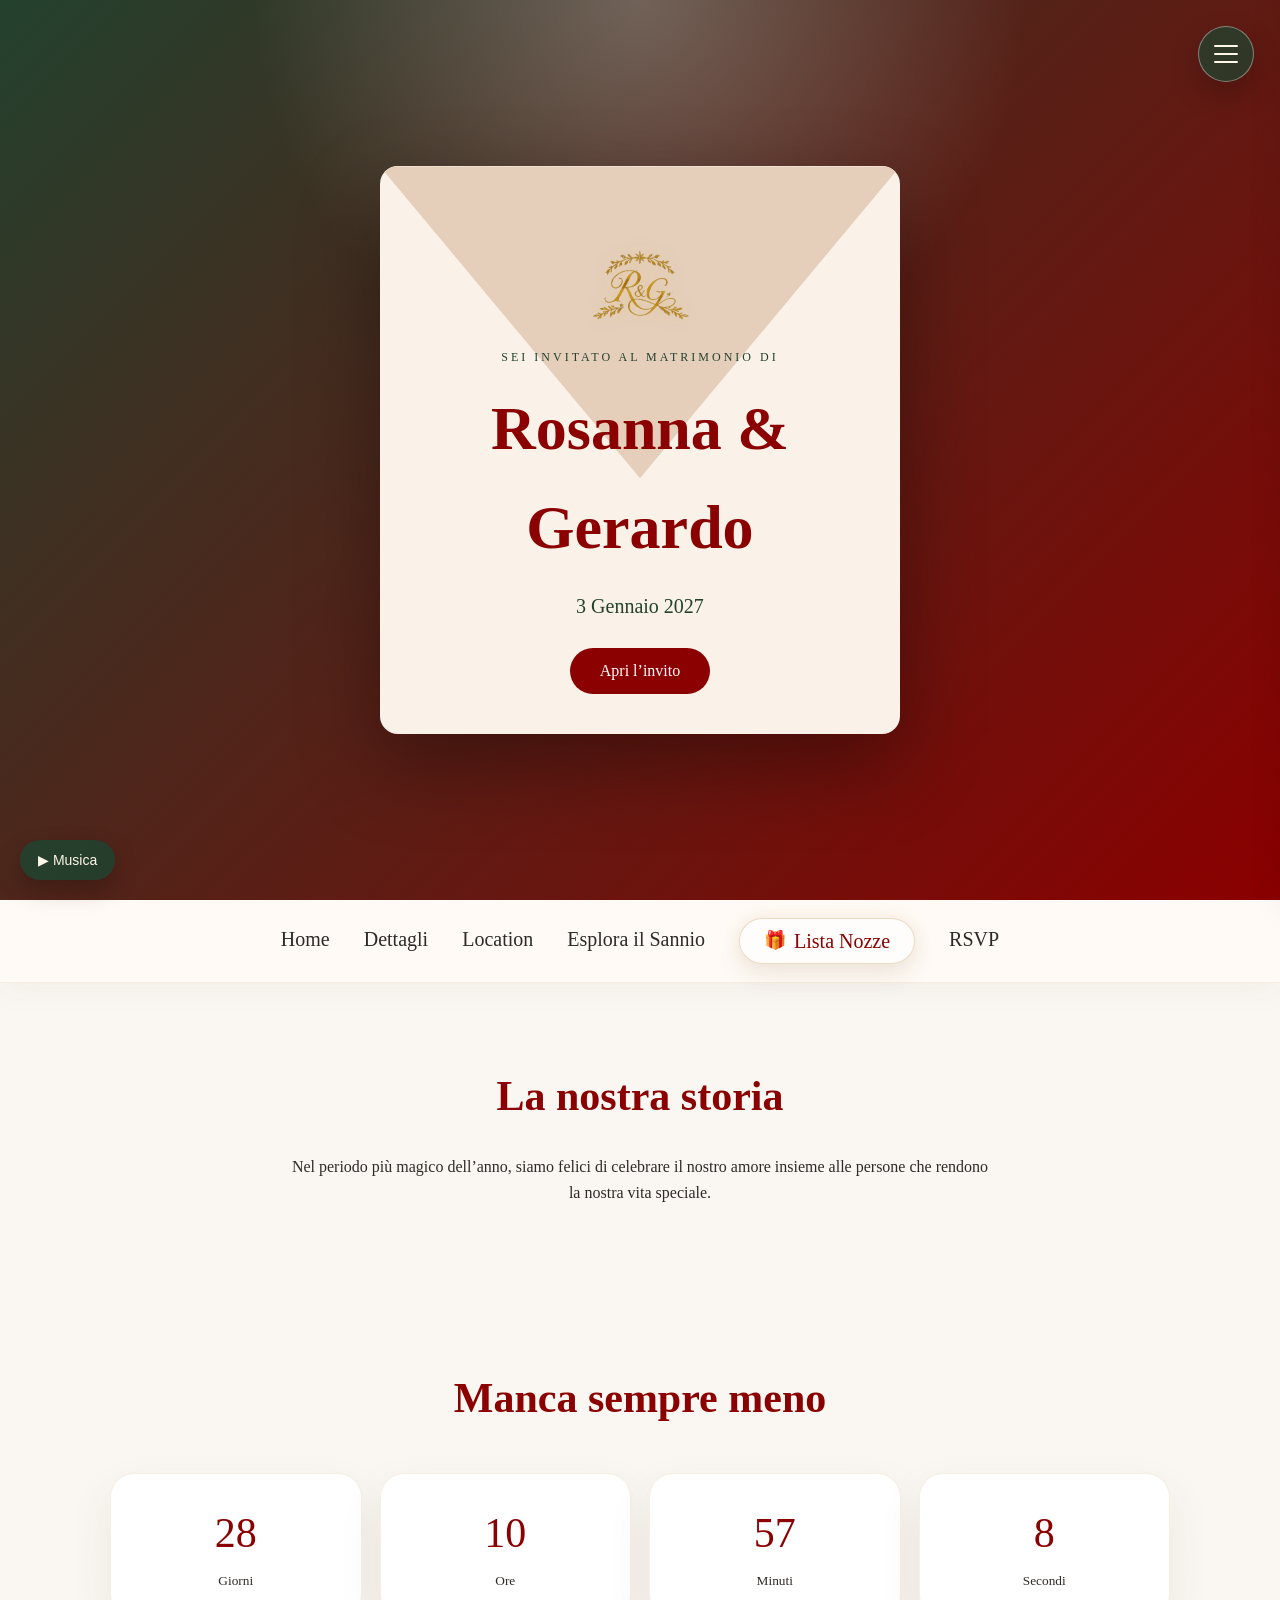
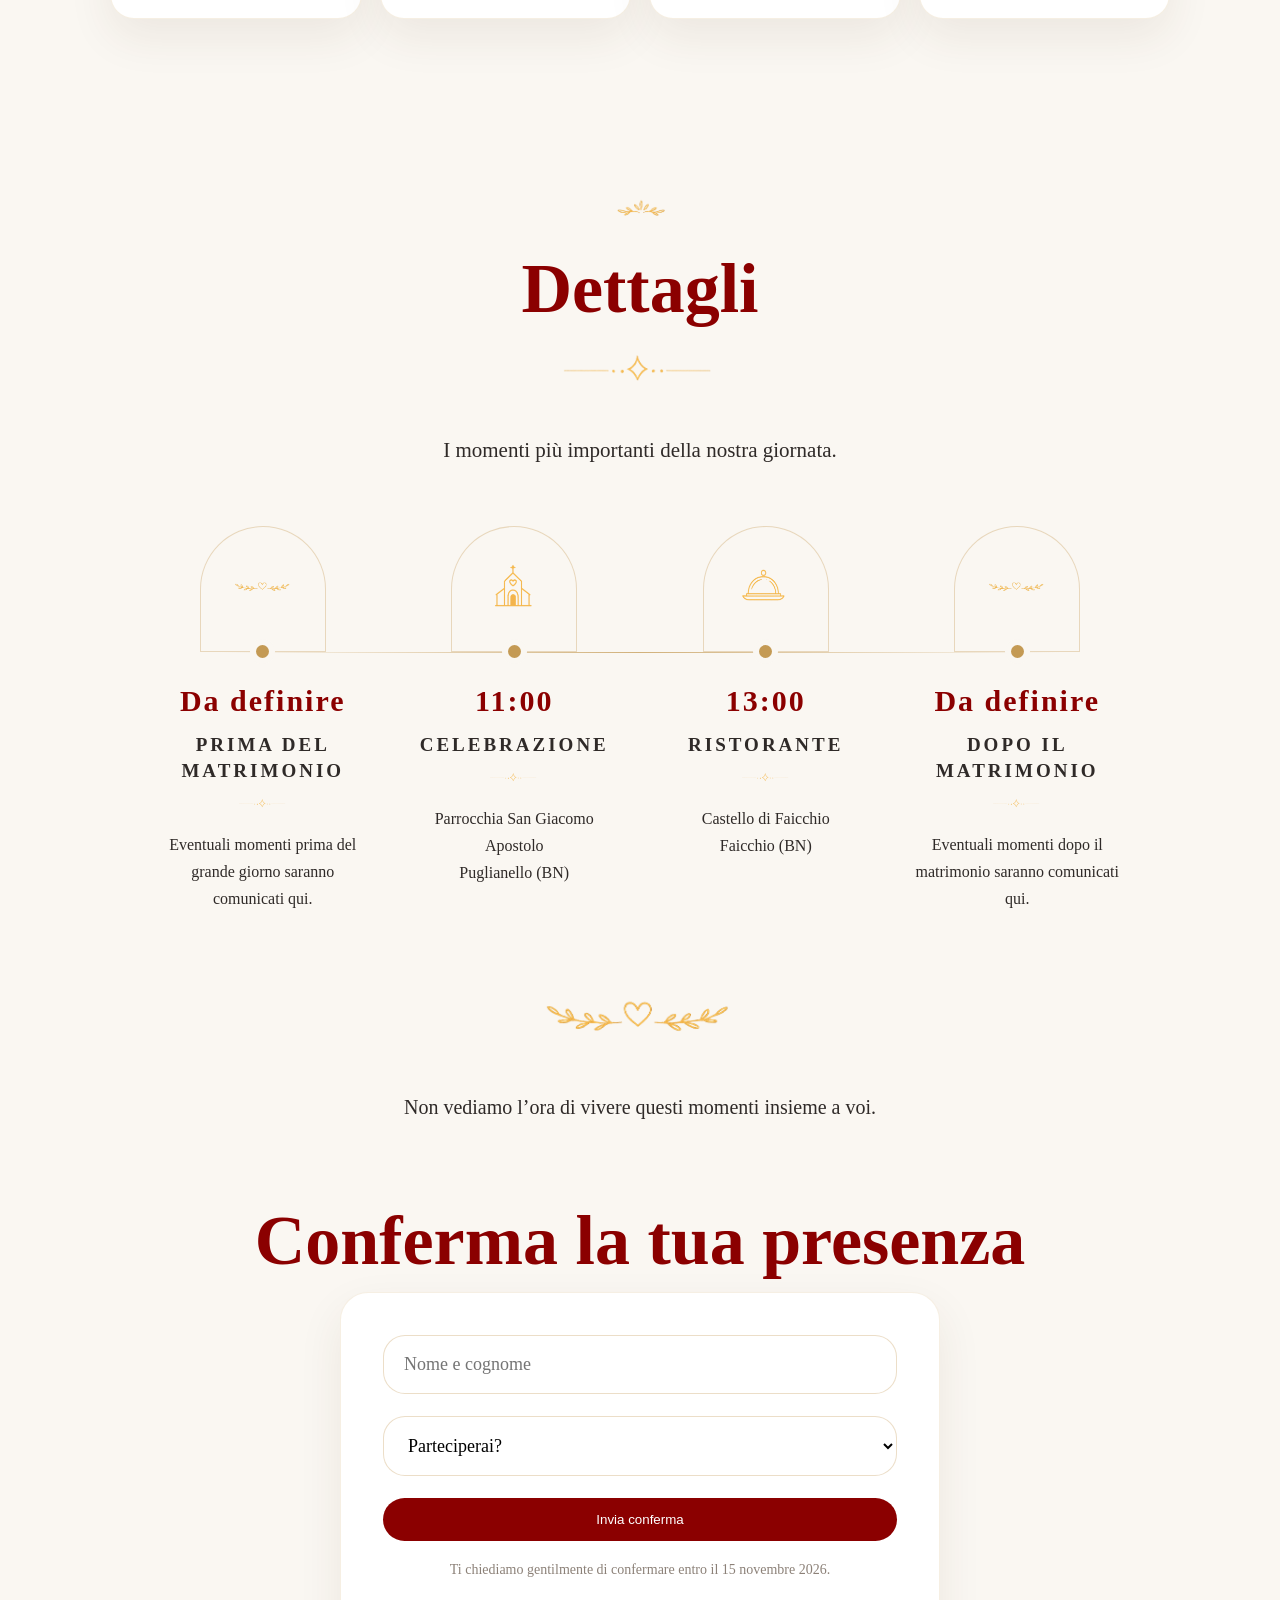
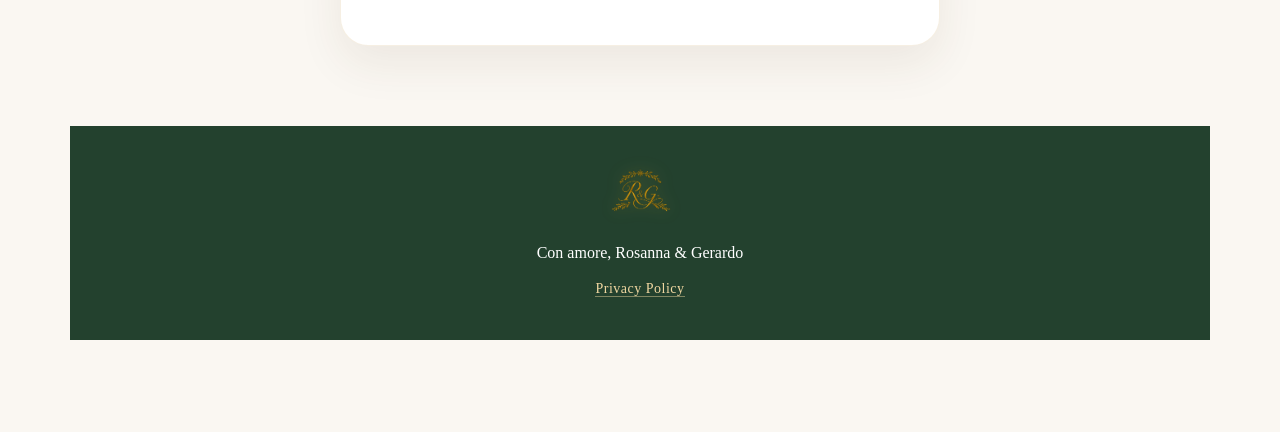
==== commit e67c047b: "Aggiornamento sito matrimonio" ====
--- a/index.html
+++ b/index.html
@@ -352,6 +352,11 @@
   <footer>
     <img src="images/logo-hero.png" alt="Logo Rosanna e Gerardo" class="footer-logo">
     <p>Con amore, Rosanna & Gerardo</p>
+
+  <p class="footer-privacy">
+    <a href="privacy/">Privacy Policy</a>
+  </p>
+  
   </footer>
 
 
--- a/style.css
+++ b/style.css
@@ -1771,7 +1771,8 @@
   padding:0;
 }
 
-.must-see-card{
+.must-see-card,
+.heart-place-card{
   background:white;
   border-radius:28px;
   overflow:hidden;
@@ -1780,13 +1781,14 @@
   transition:.35s ease;
 }
 
-.must-see-card:hover{
+.must-see-card:hover,
+.heart-place-card:hover{
   transform:translateY(-4px);
   box-shadow:0 28px 70px rgba(80,50,30,.16);
 }
 
-.must-see-image{
-  height:320px;
+.must-see-image,
+.heart-place-image{
   background:#e8ddd1;
   background-size:cover;
   background-position:center;
@@ -1795,7 +1797,16 @@
   transition:.7s ease;
 }
 
-.must-see-image::after{
+.must-see-image{
+  height:320px;
+}
+
+.heart-place-image{
+  height:230px;
+}
+
+.must-see-image::after,
+.heart-place-image::after{
   content:"";
   position:absolute;
   inset:0;
@@ -1805,7 +1816,8 @@
   );
 }
 
-.must-see-card:hover .must-see-image{
+.must-see-card:hover .must-see-image,
+.heart-place-card:hover .heart-place-image{
   transform:scale(1.04);
 }
 
@@ -1835,6 +1847,30 @@
 
 .must-see-image.acquedotto{
   background-image:url("images/esplora/acquedotto-carolino.jpg");
+}
+
+.heart-place-image.foro{
+  background-image:url("images/esplora/foro-dei-baroni.jpg");
+}
+
+.heart-place-image.historia{
+  background-image:url("images/esplora/historia-birreria.jpg");
+}
+
+.heart-place-image.pepe{
+  background-image:url("images/esplora/pepe-in-grani.jpg");
+}
+
+.heart-place-image.europa{
+  background-image:url("images/esplora/bar-europa-la-cucchiara.jpg");
+}
+
+.heart-place-image.minerva{
+  background-image:url("images/esplora/pasticceria-la-minerva.jpg");
+}
+
+.heart-place-image.big{
+  background-image:url("images/esplora/bar-big.jpg");
 }
 
 .must-see-content{
@@ -1906,25 +1942,26 @@
 }
 
 .heart-place-card{
-  background:white;
-  border-radius:24px;
-  padding:30px 24px;
-  border:1px solid rgba(196,154,84,.18);
-  box-shadow:0 18px 45px rgba(80,50,30,.08);
+  padding-bottom:30px;
   text-align:center;
+}
+
+.heart-place-card h3{
+  padding:28px 22px 0;
 }
 
 .heart-place-card p{
   color:#9b8c7a;
   font-size:18px;
   margin-bottom:20px;
+  padding:0 22px;
 }
 
 .heart-place-card small{
   display:block;
   color:#6d625c;
   font-style:italic;
-  margin:-8px 0 20px;
+  margin:-8px 22px 20px;
 }
 
 .heart-place-card .map-button,
@@ -1933,10 +1970,7 @@
 }
 
 @media(max-width:900px){
-  .must-see-grid{
-    grid-template-columns:1fr;
-  }
-
+  .must-see-grid,
   .heart-places-grid{
     grid-template-columns:1fr;
   }
@@ -1953,4 +1987,1076 @@
   .must-see-image{
     height:250px;
   }
+
+  .heart-place-image{
+    height:230px;
+  }
+}
+
+/* LINK PRIVACY NEL FOOTER */
+
+.footer-privacy {
+  margin-top: 12px;
+  font-size: 14px;
+  letter-spacing: 0.5px;
+}
+
+.footer-privacy a {
+  color: #f0d7a1;
+  text-decoration: none;
+  border-bottom: 1px solid rgba(240, 215, 161, 0.45);
+  transition:
+    color 0.3s ease,
+    border-color 0.3s ease;
+}
+
+.footer-privacy a:hover {
+  color: #ffffff;
+  border-color: #ffffff;
+}
+
+/* ==================================================
+   PRIVACY POLICY
+================================================== */
+
+.privacy-page {
+  background: #f8f3eb;
+  color: #302a27;
+}
+
+.privacy-page a {
+  color: #7b002c;
+}
+
+/* HERO */
+
+.privacy-hero {
+  position: relative;
+  min-height: 78vh;
+  padding: 110px 24px 125px;
+  overflow: hidden;
+
+  display: flex;
+  align-items: center;
+  justify-content: center;
+
+  color: #302a27;
+
+  background:
+    radial-gradient(
+      circle at 18% 15%,
+      rgba(255, 255, 255, 0.92),
+      transparent 34%
+    ),
+    linear-gradient(
+      135deg,
+      #f8f0e6,
+      #e4d4c1
+    );
+}
+
+.privacy-hero::before {
+  content: "";
+  position: absolute;
+  inset: 0;
+
+  opacity: 0.35;
+  pointer-events: none;
+
+  background-image:
+    linear-gradient(
+      rgba(123, 0, 44, 0.025) 1px,
+      transparent 1px
+    ),
+    linear-gradient(
+      90deg,
+      rgba(123, 0, 44, 0.025) 1px,
+      transparent 1px
+    );
+
+  background-size: 34px 34px;
+}
+
+.privacy-hero::after {
+  content: "";
+  position: absolute;
+  right: 0;
+  bottom: -1px;
+  left: 0;
+  height: 68px;
+
+  background: #f8f3eb;
+  border-radius: 52% 52% 0 0 / 100% 100% 0 0;
+}
+
+.privacy-hero-inner {
+  position: relative;
+  z-index: 1;
+
+  width: min(1180px, 100%);
+  margin: 0 auto;
+
+  display: grid;
+  grid-template-columns:
+    minmax(0, 1.1fr)
+    minmax(320px, 0.9fr);
+
+  gap: 60px;
+  align-items: center;
+}
+
+.privacy-hero-copy {
+  text-align: left;
+}
+
+.privacy-hero-logo {
+  width: 150px;
+  max-width: 45%;
+  height: auto;
+  margin-bottom: 28px;
+}
+
+.privacy-eyebrow,
+.privacy-section-number,
+.privacy-summary-label {
+  color: #a47a3a;
+  font-size: 12px;
+  font-weight: 600;
+  letter-spacing: 4px;
+  text-transform: uppercase;
+}
+
+.privacy-hero h1 {
+  margin: 12px 0 22px;
+
+  color: #4b0015;
+  font-family: "Cormorant Garamond", Georgia, serif;
+  font-size: clamp(64px, 9vw, 116px);
+  font-weight: 400;
+  line-height: 0.88;
+  text-align: left;
+}
+
+.privacy-hero-description {
+  max-width: 650px;
+  margin: 0;
+
+  color: #5f5550;
+  font-size: 21px;
+  line-height: 1.75;
+}
+
+.privacy-hero-illustration {
+  display: flex;
+  align-items: center;
+  justify-content: center;
+}
+
+.privacy-hero-illustration svg {
+  width: min(100%, 460px);
+  height: auto;
+
+  filter:
+    drop-shadow(0 28px 28px rgba(78, 49, 32, 0.15));
+}
+
+/* CONTENITORE */
+
+.privacy-main {
+  width: min(1140px, calc(100% - 40px));
+  margin: 0 auto;
+  padding: 0 0 95px;
+}
+
+
+/* RESET DELLE REGOLE GLOBALI SOLO PER LA PAGINA PRIVACY */
+.privacy-main > section {
+  max-width: none;
+  margin-left: 0;
+  margin-right: 0;
+}
+
+/* RIEPILOGO */
+
+.privacy-summary {
+  position: relative;
+  z-index: 2;
+
+  margin: -10px auto 86px;
+  padding: 0;
+
+  display: grid;
+  grid-template-columns: repeat(3, minmax(0, 1fr));
+
+  background: #ffffff;
+  border: 1px solid rgba(196, 154, 84, 0.2);
+  border-radius: 26px;
+  box-shadow: 0 24px 60px rgba(78, 49, 32, 0.09);
+
+  overflow: hidden;
+}
+
+.privacy-summary article {
+  padding: 30px 28px;
+}
+
+.privacy-summary article + article {
+  border-left: 1px solid rgba(196, 154, 84, 0.22);
+}
+
+.privacy-summary strong {
+  display: block;
+  margin: 8px 0 7px;
+
+  color: #4b0015;
+  font-family: "Cormorant Garamond", Georgia, serif;
+  font-size: 25px;
+  line-height: 1.1;
+}
+
+.privacy-summary p {
+  color: #6e635d;
+  font-size: 15px;
+  line-height: 1.65;
+}
+
+/* INTRODUZIONE */
+
+.privacy-opening {
+  max-width: 800px;
+  margin: 0 auto 70px;
+  padding: 0;
+  text-align: center;
+}
+
+.privacy-opening h2,
+.privacy-story h2,
+.privacy-panel h2,
+.privacy-services-section h2,
+.privacy-security h2,
+.privacy-retention h2,
+.privacy-rights h2,
+.privacy-update h2 {
+  margin: 10px 0 22px;
+
+  color: #4b0015;
+  font-family: "Cormorant Garamond", Georgia, serif;
+  font-size: clamp(39px, 5vw, 61px);
+  font-weight: 400;
+  line-height: 1.02;
+  text-align: inherit;
+}
+
+.privacy-opening p,
+.privacy-story p,
+.privacy-panel p,
+.privacy-services-section p,
+.privacy-security p,
+.privacy-retention p,
+.privacy-rights p,
+.privacy-update p,
+.privacy-story li,
+.privacy-security li,
+.privacy-rights li {
+  font-size: 17px;
+  line-height: 1.82;
+}
+
+.privacy-opening p + p {
+  margin-top: 14px;
+}
+
+/* SEZIONI ALTERNATE */
+
+.privacy-story {
+  display: grid;
+  grid-template-columns:
+    minmax(280px, 0.85fr)
+    minmax(0, 1.15fr);
+
+  gap: 72px;
+  align-items: center;
+
+  padding: 82px 0;
+  scroll-margin-top: 70px;
+
+  border-top: 1px solid rgba(196, 154, 84, 0.23);
+}
+
+.privacy-story-reverse .privacy-story-visual {
+  order: 2;
+}
+
+.privacy-story-reverse .privacy-story-copy {
+  order: 1;
+}
+
+.privacy-story-visual {
+  min-height: 420px;
+  padding: 28px;
+
+  display: flex;
+  align-items: center;
+  justify-content: center;
+
+  background:
+    radial-gradient(
+      circle at 50% 20%,
+      rgba(255, 255, 255, 0.95),
+      transparent 48%
+    ),
+    linear-gradient(
+      145deg,
+      #eadac8,
+      #f6eee4
+    );
+
+  border: 1px solid rgba(196, 154, 84, 0.25);
+  border-radius: 210px 210px 28px 28px;
+  box-shadow: 0 24px 55px rgba(78, 49, 32, 0.08);
+}
+
+.privacy-story-visual svg {
+  width: min(78%, 320px);
+  height: auto;
+}
+
+.privacy-services-visual svg {
+  display: block;
+  flex: 0 0 auto;
+  width: min(78%, 300px);
+  max-width: 300px;
+  max-height: 260px;
+  height: auto;
+}
+
+.privacy-security-visual svg {
+  width: min(82%, 310px);
+  height: auto;
+}
+
+.privacy-rights-visual svg {
+  width: min(78%, 310px);
+  height: auto;
+}
+
+.privacy-story-copy > p:not(.privacy-section-number) + p {
+  margin-top: 14px;
+}
+
+.privacy-detail {
+  padding: 18px 0;
+
+  border-bottom: 1px solid rgba(196, 154, 84, 0.2);
+}
+
+.privacy-detail:last-child {
+  border-bottom: 0;
+}
+
+.privacy-detail h3,
+.privacy-panel-grid h3,
+.privacy-retention h3 {
+  margin-bottom: 8px;
+
+  color: #7b002c;
+  font-family: "Cormorant Garamond", Georgia, serif;
+  font-size: 27px;
+  font-weight: 600;
+  line-height: 1.1;
+}
+
+.privacy-note,
+.privacy-transfer {
+  margin-top: 14px;
+  padding: 14px 16px;
+
+  color: #655c56;
+  font-size: 15px !important;
+
+  background: rgba(255, 255, 255, 0.52);
+  border-left: 3px solid #c49a54;
+}
+
+/* DATI NECESSARI E DESTINATARI */
+
+.privacy-panel,
+.privacy-retention {
+  padding: 84px 0;
+  scroll-margin-top: 70px;
+
+  border-top: 1px solid rgba(196, 154, 84, 0.23);
+}
+
+.privacy-panel-heading {
+  max-width: 760px;
+  margin: 0 auto 42px;
+  text-align: center;
+}
+
+.privacy-panel-grid {
+  display: grid;
+  grid-template-columns: repeat(3, minmax(0, 1fr));
+  gap: 22px;
+}
+
+.privacy-panel-grid article {
+  min-height: 100%;
+  padding: 30px 28px;
+
+  background: #ffffff;
+  border: 1px solid rgba(196, 154, 84, 0.2);
+  border-radius: 24px;
+  box-shadow: 0 18px 42px rgba(78, 49, 32, 0.06);
+}
+
+.privacy-line-icon {
+  width: 52px;
+  height: 52px;
+  margin-bottom: 20px;
+
+  display: flex;
+  align-items: center;
+  justify-content: center;
+
+  color: #294332;
+
+  background: #f5f0e8;
+  border: 1px solid rgba(41, 67, 50, 0.2);
+  border-radius: 14px;
+}
+
+.privacy-line-icon svg {
+  width: 33px;
+  height: 33px;
+}
+
+/* SERVIZI TECNOLOGICI */
+
+.privacy-services-section {
+  display: grid;
+  grid-template-columns:
+    minmax(280px, 420px)
+    minmax(0, 1fr);
+
+  gap: 68px;
+  align-items: center;
+
+  padding: 86px 0;
+  scroll-margin-top: 70px;
+
+  border-top: 1px solid rgba(196, 154, 84, 0.23);
+}
+
+.privacy-services-visual {
+  width: min(100%, 420px);
+  min-height: 340px;
+  margin: 0 auto;
+  padding: 30px;
+
+  display: flex;
+  align-items: center;
+  justify-content: center;
+  overflow: hidden;
+
+  background:
+    linear-gradient(
+      145deg,
+      #294332,
+      #1d3426
+    );
+
+  border-radius: 28px;
+  box-shadow: 0 28px 60px rgba(41, 67, 50, 0.2);
+}
+
+.privacy-service-list {
+  margin-top: 24px;
+}
+
+.privacy-service-list > div {
+  display: grid;
+  grid-template-columns: 180px minmax(0, 1fr);
+  gap: 24px;
+
+  padding: 20px 0;
+
+  border-bottom: 1px solid rgba(196, 154, 84, 0.22);
+}
+
+.privacy-service-list > div:last-child {
+  border-bottom: 0;
+}
+
+.privacy-service-list dt {
+  color: #7b002c;
+  font-family: "Cormorant Garamond", Georgia, serif;
+  font-size: 23px;
+  font-weight: 600;
+  line-height: 1.15;
+}
+
+.privacy-service-list dd {
+  color: #5f5650;
+  line-height: 1.72;
+}
+
+.privacy-service-list a {
+  display: inline-block;
+  margin-left: 4px;
+}
+
+/* COOKIE E SICUREZZA */
+
+.privacy-security {
+  display: grid;
+  grid-template-columns:
+    minmax(0, 1.15fr)
+    minmax(300px, 0.85fr);
+
+  gap: 66px;
+  align-items: center;
+
+  padding: 60px;
+  scroll-margin-top: 70px;
+
+  color: #fffaf0;
+  background: #294332;
+
+  border-radius: 34px;
+  box-shadow: 0 26px 70px rgba(41, 67, 50, 0.18);
+}
+
+.privacy-security h2 {
+  color: #f0d7a1;
+}
+
+.privacy-security .privacy-section-number {
+  color: #d8bf8c;
+}
+
+.privacy-security p,
+.privacy-security li {
+  color: #f7efe4;
+}
+
+.privacy-check-list {
+  margin-top: 22px;
+  padding: 0;
+
+  list-style: none;
+}
+
+.privacy-check-list li {
+  position: relative;
+  padding: 8px 0 8px 30px;
+}
+
+.privacy-check-list li::before {
+  content: "✓";
+  position: absolute;
+  top: 8px;
+  left: 0;
+
+  color: #e4c98e;
+  font-weight: bold;
+}
+
+.privacy-security-visual {
+  display: flex;
+  align-items: center;
+  justify-content: center;
+}
+
+/* CONSERVAZIONE */
+
+.privacy-retention {
+  margin-top: 28px;
+}
+
+.privacy-retention-line {
+  position: relative;
+
+  height: 2px;
+  margin: 12px 11% -2px;
+
+  background:
+    linear-gradient(
+      90deg,
+      transparent,
+      #c49a54 12%,
+      #c49a54 88%,
+      transparent
+    );
+}
+
+.privacy-retention-grid {
+  display: grid;
+  grid-template-columns: repeat(3, minmax(0, 1fr));
+  gap: 24px;
+}
+
+.privacy-retention-grid article {
+  position: relative;
+
+  padding: 38px 28px 28px;
+  text-align: center;
+}
+
+.privacy-retention-marker {
+  position: absolute;
+  top: -7px;
+  left: 50%;
+
+  width: 16px;
+  height: 16px;
+
+  background: #7b002c;
+  border: 4px solid #f8f3eb;
+  border-radius: 50%;
+
+  box-shadow: 0 0 0 1px #c49a54;
+  transform: translateX(-50%);
+}
+
+.privacy-retention-grid article > span {
+  display: inline-block;
+  margin-bottom: 14px;
+  padding: 7px 14px;
+
+  color: #7b002c;
+  font-size: 12px;
+  letter-spacing: 1px;
+  text-transform: uppercase;
+
+  background: rgba(255, 255, 255, 0.6);
+  border: 1px solid rgba(196, 154, 84, 0.4);
+  border-radius: 999px;
+}
+
+/* DIRITTI */
+
+.privacy-rights {
+  display: grid;
+  grid-template-columns:
+    minmax(280px, 0.82fr)
+    minmax(0, 1.18fr);
+
+  gap: 70px;
+  align-items: center;
+
+  padding: 86px 0;
+  scroll-margin-top: 70px;
+
+  border-top: 1px solid rgba(196, 154, 84, 0.23);
+}
+
+.privacy-rights-visual {
+  min-height: 410px;
+  padding: 28px;
+
+  display: flex;
+  align-items: center;
+  justify-content: center;
+
+  background:
+    radial-gradient(
+      circle at top,
+      rgba(255, 255, 255, 0.9),
+      transparent 50%
+    ),
+    linear-gradient(
+      145deg,
+      #e9dac8,
+      #f8f1e8
+    );
+
+  border: 1px solid rgba(196, 154, 84, 0.24);
+  border-radius: 30px;
+}
+
+.privacy-rights-copy ul {
+  margin: 18px 0;
+  padding-left: 22px;
+}
+
+.privacy-rights-copy li {
+  margin-bottom: 5px;
+}
+
+/* PULSANTE CONTATTO */
+
+.privacy-contact-button {
+  display: inline-block;
+  margin-top: 22px;
+  padding: 14px 28px;
+
+  color: #ffffff !important;
+  text-decoration: none;
+
+  background: #7b002c;
+  border-radius: 999px;
+  box-shadow: 0 12px 25px rgba(123, 0, 44, 0.18);
+
+  transition:
+    transform 0.3s ease,
+    background-color 0.3s ease,
+    box-shadow 0.3s ease;
+}
+
+.privacy-contact-button:hover {
+  background: #4b0015;
+
+  box-shadow: 0 16px 30px rgba(75, 0, 21, 0.22);
+  transform: translateY(-2px);
+}
+
+/* AGGIORNAMENTI */
+
+.privacy-update {
+  max-width: 800px;
+  margin: 10px auto 0;
+  padding: 52px 44px;
+
+  text-align: center;
+
+  background: #ffffff;
+  border: 1px solid rgba(196, 154, 84, 0.2);
+  border-radius: 28px;
+  box-shadow: 0 20px 48px rgba(78, 49, 32, 0.06);
+}
+
+.privacy-update p {
+  color: #655c56;
+}
+
+.privacy-update small {
+  display: block;
+  margin-top: 22px;
+
+  color: #9b8c7a;
+  font-size: 14px;
+}
+
+/* RITORNO HOME */
+
+.privacy-back {
+  margin-top: 46px;
+  text-align: center;
+}
+
+.privacy-back a {
+  display: inline-block;
+
+  color: #7b002c;
+  font-size: 17px;
+  text-decoration: none;
+
+  border-bottom: 1px solid rgba(123, 0, 44, 0.35);
+
+  transition:
+    color 0.25s ease,
+    border-color 0.25s ease;
+}
+
+.privacy-back a:hover {
+  color: #4b0015;
+  border-color: #4b0015;
+}
+
+/* RESPONSIVE TABLET */
+
+@media (max-width: 900px) {
+
+  .privacy-hero-inner,
+  .privacy-story,
+  .privacy-services-section,
+  .privacy-security,
+  .privacy-rights {
+    grid-template-columns: 1fr;
+  }
+
+  .privacy-hero-inner {
+    max-width: 760px;
+    gap: 42px;
+  }
+
+  .privacy-hero-copy {
+    text-align: center;
+  }
+
+  .privacy-hero h1 {
+    text-align: center;
+  }
+
+  .privacy-hero-logo {
+    margin-right: auto;
+    margin-left: auto;
+  }
+
+  .privacy-hero-description {
+    margin-right: auto;
+    margin-left: auto;
+  }
+
+  .privacy-hero-illustration svg {
+    width: min(78%, 420px);
+  }
+
+  .privacy-story {
+    gap: 38px;
+  }
+
+  .privacy-story-reverse .privacy-story-visual,
+  .privacy-story-reverse .privacy-story-copy {
+    order: initial;
+  }
+
+  .privacy-story-visual {
+    min-height: 340px;
+  }
+
+  .privacy-story-visual svg {
+    width: min(72%, 360px);
+  }
+
+  .privacy-panel-grid,
+  .privacy-retention-grid {
+    grid-template-columns: 1fr;
+  }
+
+  .privacy-retention-line {
+    display: none;
+  }
+
+  .privacy-retention-grid article {
+    padding: 28px;
+    background: #ffffff;
+    border: 1px solid rgba(196, 154, 84, 0.2);
+    border-radius: 24px;
+  }
+
+  .privacy-retention-marker {
+    display: none;
+  }
+
+  .privacy-services-visual,
+  .privacy-rights-visual {
+    max-width: 620px;
+    margin: 0 auto;
+  }
+
+  .privacy-security {
+    padding: 48px 40px;
+  }
+
+  .privacy-security-visual {
+    max-width: 420px;
+    margin: 0 auto;
+  }
+}
+
+/* RESPONSIVE MOBILE */
+
+@media (max-width: 700px) {
+
+  .privacy-hero {
+    min-height: auto;
+    padding: 100px 20px 105px;
+  }
+
+  .privacy-hero::after {
+    height: 44px;
+  }
+
+  .privacy-hero-inner {
+    gap: 28px;
+  }
+
+  .privacy-hero-logo {
+    width: 115px;
+    margin-bottom: 22px;
+  }
+
+  .privacy-eyebrow {
+    font-size: 10px;
+    letter-spacing: 3px;
+  }
+
+  .privacy-hero h1 {
+    margin-top: 10px;
+
+    font-size: clamp(50px, 16vw, 70px);
+    line-height: 0.94;
+  }
+
+  .privacy-hero-description {
+    max-width: 540px;
+
+    font-size: 17px;
+    line-height: 1.65;
+  }
+
+  .privacy-hero-illustration svg {
+    width: min(90%, 330px);
+  }
+
+  .privacy-main {
+    width: min(100% - 30px, 1140px);
+    padding-bottom: 70px;
+  }
+
+  .privacy-summary {
+    grid-template-columns: 1fr;
+
+    margin-bottom: 60px;
+    border-radius: 22px;
+  }
+
+  .privacy-summary article {
+    padding: 24px 22px;
+  }
+
+  .privacy-summary article + article {
+    border-top: 1px solid rgba(196, 154, 84, 0.22);
+    border-left: 0;
+  }
+
+  .privacy-summary strong {
+    font-size: 23px;
+  }
+
+  .privacy-opening {
+    margin-bottom: 45px;
+  }
+
+  .privacy-opening h2,
+  .privacy-story h2,
+  .privacy-panel h2,
+  .privacy-services-section h2,
+  .privacy-security h2,
+  .privacy-retention h2,
+  .privacy-rights h2,
+  .privacy-update h2 {
+    font-size: clamp(34px, 11vw, 48px);
+  }
+
+  .privacy-opening p,
+  .privacy-story p,
+  .privacy-panel p,
+  .privacy-services-section p,
+  .privacy-security p,
+  .privacy-retention p,
+  .privacy-rights p,
+  .privacy-update p,
+  .privacy-story li,
+  .privacy-security li,
+  .privacy-rights li {
+    font-size: 16px;
+    line-height: 1.75;
+  }
+
+  .privacy-story,
+  .privacy-services-section,
+  .privacy-rights {
+    padding: 58px 0;
+  }
+
+  .privacy-story-visual {
+    min-height: 280px;
+    padding: 18px;
+
+    border-radius: 150px 150px 24px 24px;
+  }
+
+  .privacy-story-visual svg {
+    width: min(82%, 300px);
+  }
+
+  .privacy-detail h3,
+  .privacy-panel-grid h3,
+  .privacy-retention h3 {
+    font-size: 25px;
+  }
+
+  .privacy-panel,
+  .privacy-retention {
+    padding: 58px 0;
+  }
+
+  .privacy-panel-grid article {
+    padding: 25px 22px;
+  }
+
+  .privacy-services-section {
+    gap: 38px;
+  }
+
+  .privacy-services-visual {
+    width: min(100%, 340px);
+    min-height: 270px;
+    padding: 18px;
+    border-radius: 24px;
+  }
+
+  .privacy-services-visual svg {
+    width: min(78%, 240px);
+    max-width: 240px;
+    max-height: 220px;
+  }
+
+  .privacy-service-list > div {
+    grid-template-columns: 1fr;
+    gap: 8px;
+
+    padding: 18px 0;
+  }
+
+  .privacy-service-list dt {
+    font-size: 22px;
+  }
+
+  .privacy-security {
+    gap: 34px;
+    padding: 38px 24px;
+
+    border-radius: 26px;
+  }
+
+  .privacy-security-visual svg {
+    width: min(92%, 300px);
+  }
+
+  .privacy-retention-grid {
+    gap: 18px;
+  }
+
+  .privacy-retention-grid article {
+    padding: 24px 21px;
+  }
+
+  .privacy-rights {
+    gap: 38px;
+  }
+
+  .privacy-rights-visual {
+    min-height: 290px;
+    padding: 18px;
+  }
+
+  .privacy-rights-visual svg {
+    width: min(82%, 300px);
+  }
+
+  .privacy-contact-button {
+    width: 100%;
+    padding: 14px 18px;
+
+    text-align: center;
+  }
+
+  .privacy-update {
+    padding: 38px 23px;
+    border-radius: 24px;
+  }
 }
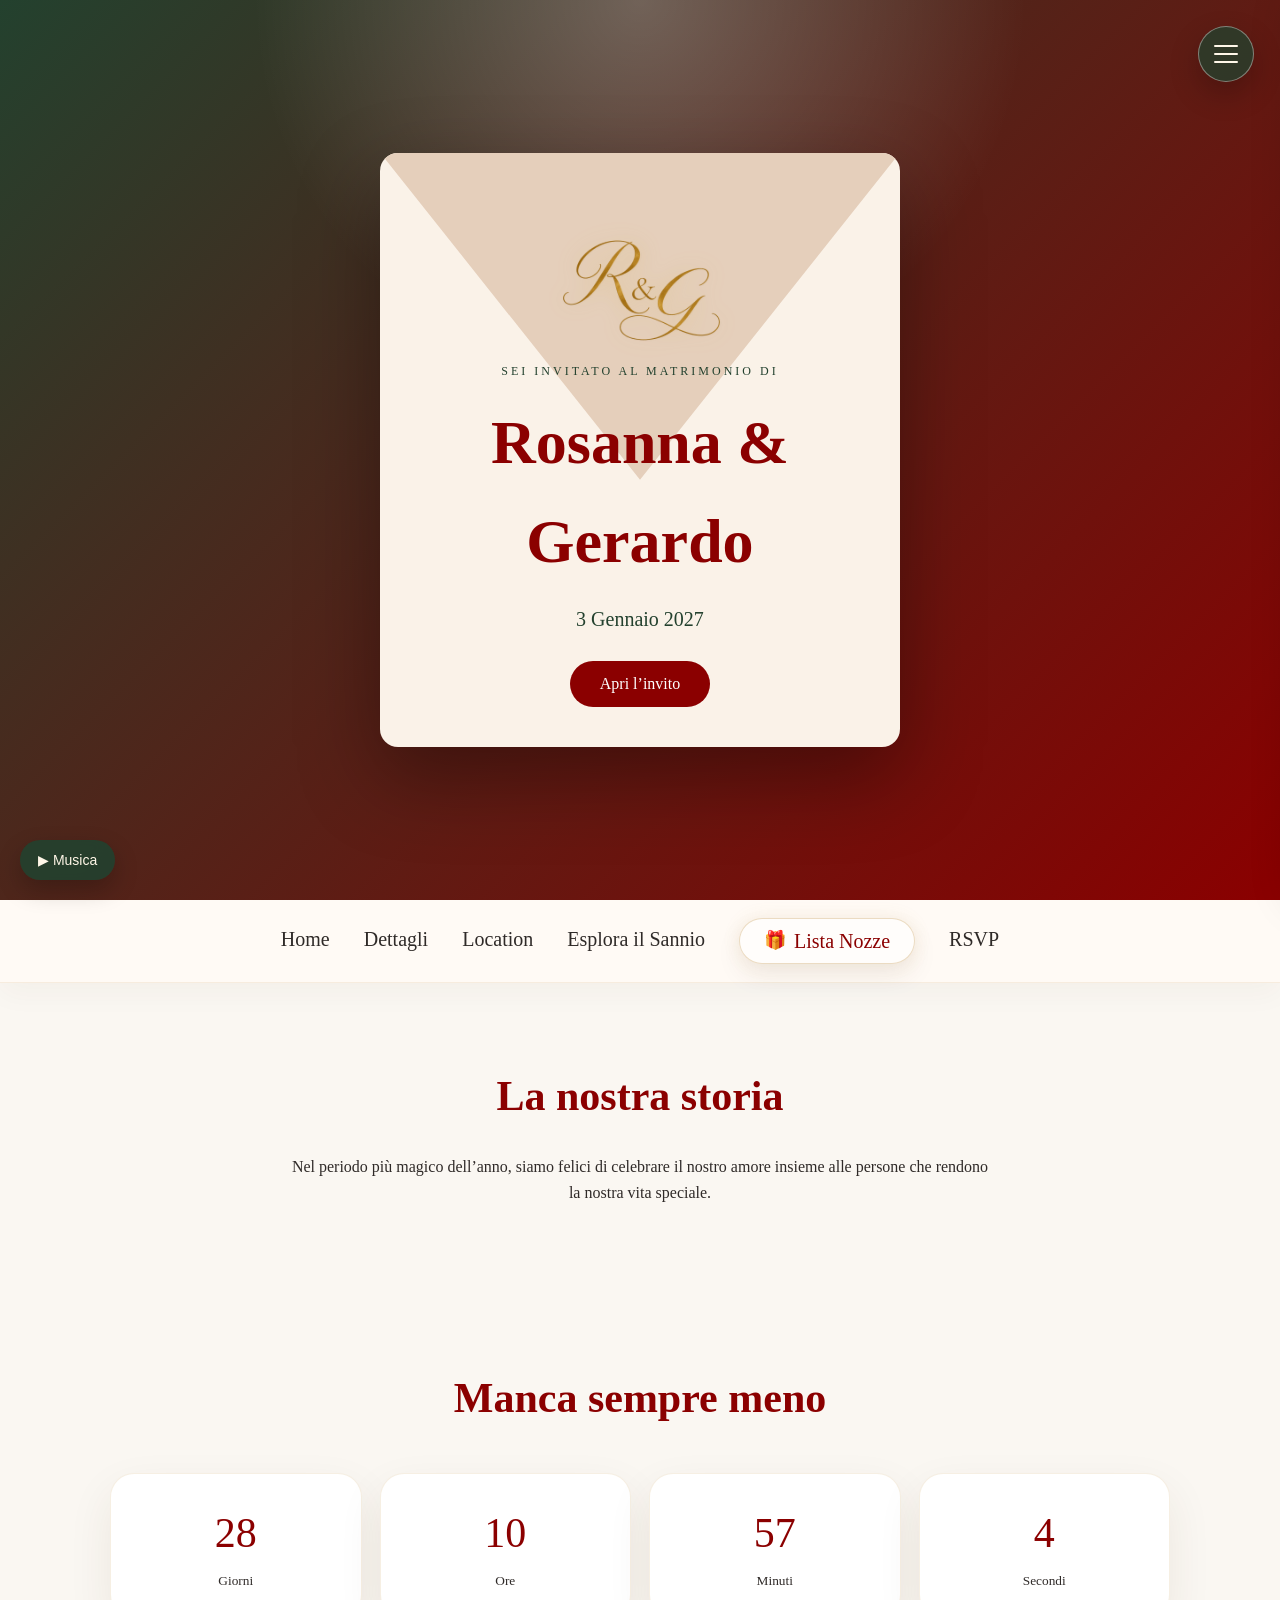
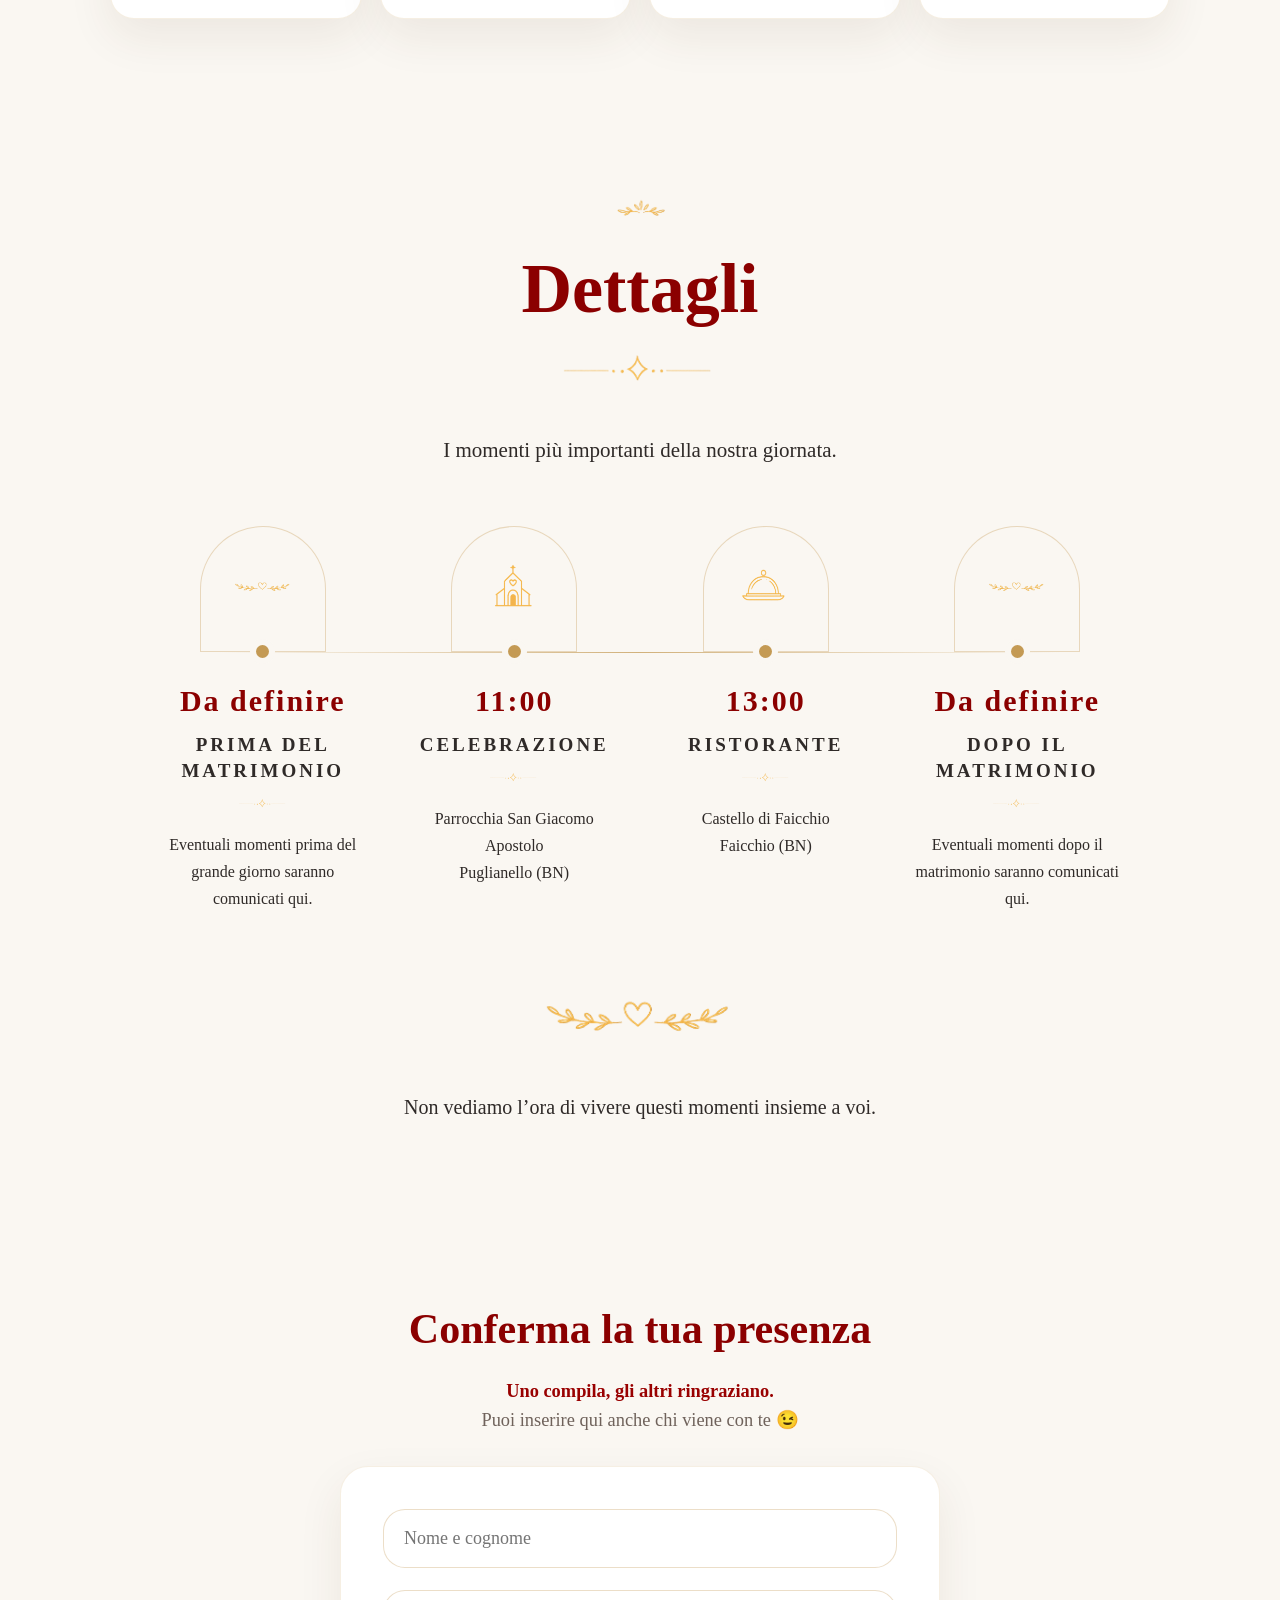
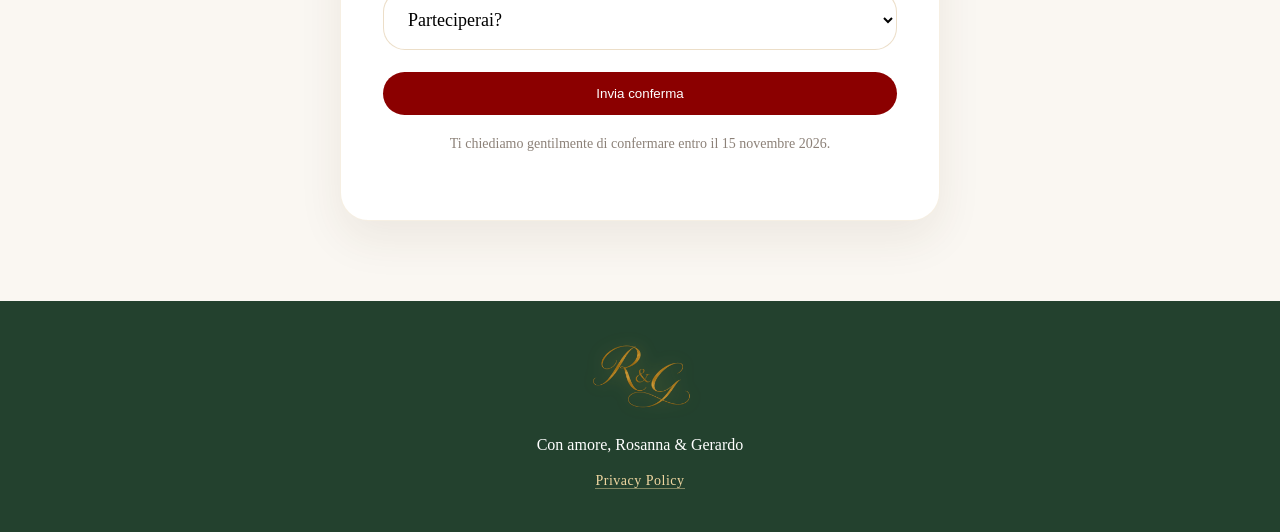
==== commit 08558e51: "Aggiornamento sito matrimonio" ====
--- a/index.html
+++ b/index.html
@@ -1,5 +1,6 @@
 <!DOCTYPE html>
 <html lang="it">
+
 <head>
   <meta charset="UTF-8" />
   <meta name="viewport" content="width=device-width, initial-scale=1.0" />
@@ -9,65 +10,133 @@
   <link rel="preconnect" href="https://fonts.googleapis.com">
   <link rel="preconnect" href="https://fonts.gstatic.com" crossorigin>
 
-  <link href="https://fonts.googleapis.com/css2?family=Cormorant+Garamond:ital,wght@0,300;0,400;0,600;1,300;1,400;1,600&display=swap" rel="stylesheet">
-
-  
+  <link
+    href="https://fonts.googleapis.com/css2?family=Cormorant+Garamond:ital,wght@0,300;0,400;0,600;1,300;1,400;1,600&display=swap"
+    rel="stylesheet"
+  >
+
   <link rel="stylesheet" href="style.css?v=26">
 </head>
 
+
 <body>
 
-  
+  <!-- =========================
+       SCHERMATA INVITO
+  ========================== -->
 
   <div id="invitation-screen" class="invitation-screen">
+
     <div class="envelope-card">
+
       <div class="envelope-flap"></div>
 
       <div class="envelope-content">
-        <img src="images/logo-hero.png" alt="Logo Rosanna e Gerardo" class="invitation-logo">
-
-        <p class="invitation-small">Sei invitato al matrimonio di</p>
+
+        <img
+          src="images/logo-hero.png"
+          alt="Logo Rosanna e Gerardo"
+          class="invitation-logo"
+        >
+
+        <p class="invitation-small">
+          Sei invitato al matrimonio di
+        </p>
+
         <h2>Rosanna & Gerardo</h2>
-        <p class="invitation-date">3 Gennaio 2027</p>
-
-        <button id="open-invitation" class="open-invitation-button">
+
+        <p class="invitation-date">
+          3 Gennaio 2027
+        </p>
+
+        <button
+          id="open-invitation"
+          class="open-invitation-button"
+          type="button"
+        >
           Apri l’invito
         </button>
-      </div>
+
+      </div>
+
     </div>
+
   </div>
 
+
+  <!-- =========================
+       NEVE
+  ========================== -->
+
   <div class="snow"></div>
 
-<button class="menu-toggle" id="menuToggle" aria-label="Apri menu">
-  <span></span>
-  <span></span>
-  <span></span>
-</button>
-
-<div class="side-overlay" id="sideOverlay"></div>
-
-<aside class="side-menu" id="sideMenu">
-
-  <img
-    src="images/logo-hero.png"
-    alt="Logo Rosanna e Gerardo"
-    class="side-logo"
+
+  <!-- =========================
+       MENU MOBILE
+  ========================== -->
+
+  <button
+    class="menu-toggle"
+    id="menuToggle"
+    aria-label="Apri menu"
+    type="button"
   >
-
-  <nav class="side-nav">
-    <a href="./">Home</a>
-    <a href="location/">Location</a>
-    <a href="regali/">Lista Nozze</a>
-  </nav>
-
-</aside>
-
-
-  <header id="home" class="homepage-hero">
+    <span></span>
+    <span></span>
+    <span></span>
+  </button>
+
+  <div
+    class="side-overlay"
+    id="sideOverlay"
+  ></div>
+
+  <aside
+    class="side-menu"
+    id="sideMenu"
+  >
+
+    <img
+      src="images/logo-hero.png"
+      alt="Logo Rosanna e Gerardo"
+      class="side-logo"
+    >
+
+    <nav class="side-nav">
+
+      <a href="./">
+        Home
+      </a>
+
+      <a href="location/">
+        Location
+      </a>
+
+      <a href="regali/">
+        Lista Nozze
+      </a>
+
+    </nav>
+
+  </aside>
+
+
+  <!-- =========================
+       HERO
+  ========================== -->
+
+  <header
+    id="home"
+    class="homepage-hero"
+  >
+
     <div class="hero hero-homepage">
 
-      <img src="images/logo-hero.png" alt="Logo Rosanna e Gerardo" class="homepage-logo">
+      <img
+        src="images/logo-hero.png"
+        alt="Logo Rosanna e Gerardo"
+        class="homepage-logo"
+      >
 
       <p class="homepage-eyebrow">
         Ci sposiamo
@@ -81,43 +150,110 @@
         3 Gennaio 2027
       </p>
 
-      <a class="homepage-button" href="#rsvp">
+      <a
+        class="homepage-button"
+        href="#rsvp"
+      >
         Conferma la tua presenza
       </a>
 
     </div>
+
   </header>
 
+
+  <!-- =========================
+       NAVIGAZIONE
+  ========================== -->
+
   <nav>
+
     <ul>
-      <li><a href="#home">Home</a></li>
-      <li><a href="#programma">Dettagli</a></li>
-      <li><a href="location/">Location</a></li>
-      <li><a href="esplora/">Esplora il Sannio</a></li>
-      
+
       <li>
-        <a href="regali/" class="nav-lista-nozze">
-          <span class="nav-gift-icon">🎁</span>
-          <span>Lista Nozze</span>
+        <a href="#home">
+          Home
         </a>
       </li>
-      <li><a href="#rsvp">RSVP</a></li>
+
+      <li>
+        <a href="#programma">
+          Dettagli
+        </a>
+      </li>
+
+      <li>
+        <a href="location/">
+          Location
+        </a>
+      </li>
+
+      <li>
+        <a href="esplora/">
+          Esplora il Sannio
+        </a>
+      </li>
+
+      <li>
+
+        <a
+          href="regali/"
+          class="nav-lista-nozze"
+        >
+
+          <span class="nav-gift-icon">
+            🎁
+          </span>
+
+          <span>
+            Lista Nozze
+          </span>
+
+        </a>
+
+      </li>
+
+      <li>
+        <a href="#rsvp">
+          RSVP
+        </a>
+      </li>
+
     </ul>
+
   </nav>
 
+
+  <!-- =========================
+       LA NOSTRA STORIA
+  ========================== -->
+
   <section id="storia">
-    <h2>La nostra storia</h2>
+
+    <h2>
+      La nostra storia
+    </h2>
 
     <p class="intro">
       Nel periodo più magico dell’anno, siamo felici di celebrare il nostro amore
       insieme alle persone che rendono la nostra vita speciale.
     </p>
+
   </section>
 
+
+  <!-- =========================
+       COUNTDOWN
+  ========================== -->
+
   <section id="countdown">
-    <h2>Manca sempre meno</h2>
+
+    <h2>
+      Manca sempre meno
+    </h2>
 
     <div class="countdown-box">
+
       <div class="countdown-item">
         <span id="days">0</span>
         <small>Giorni</small>
@@ -137,19 +273,32 @@
         <span id="seconds">0</span>
         <small>Secondi</small>
       </div>
+
     </div>
+
   </section>
 
-  <section id="programma" class="programma-section">
+
+  <!-- =========================
+       PROGRAMMA
+  ========================== -->
+
+  <section
+    id="programma"
+    class="programma-section"
+  >
 
     <div class="programma-header">
+
       <img
         src="images/linea-3-piccola.png"
         alt=""
         class="programma-top-decoration"
       >
 
-      <h2>Dettagli</h2>
+      <h2>
+        Dettagli
+      </h2>
 
       <img
         src="images/linea-2-stella.png"
@@ -160,24 +309,36 @@
       <p class="programma-subtitle">
         I momenti più importanti della nostra giornata.
       </p>
+
     </div>
 
+
     <div class="programma-timeline">
 
+
+      <!-- PRIMA DEL MATRIMONIO -->
+
       <div class="programma-item">
+
         <div class="programma-icon-wrapper">
+
           <img
             src="images/linea-1-cuore.png"
             alt="Prima del matrimonio"
             class="programma-icon"
           >
+
         </div>
 
         <div class="programma-dot"></div>
 
-        <div class="programma-time">Da definire</div>
-
-        <h3>Prima del matrimonio</h3>
+        <div class="programma-time">
+          Da definire
+        </div>
+
+        <h3>
+          Prima del matrimonio
+        </h3>
 
         <img
           src="images/linea-2-stella.png"
@@ -189,22 +350,33 @@
           Eventuali momenti prima del grande giorno
           saranno comunicati qui.
         </p>
-      </div>
+
+      </div>
+
+
+      <!-- CELEBRAZIONE -->
 
       <div class="programma-item">
+
         <div class="programma-icon-wrapper">
+
           <img
             src="images/chiesa-stil.png"
             alt="Celebrazione"
             class="programma-icon"
           >
+
         </div>
 
         <div class="programma-dot"></div>
 
-        <div class="programma-time">11:00</div>
-
-        <h3>Celebrazione</h3>
+        <div class="programma-time">
+          11:00
+        </div>
+
+        <h3>
+          Celebrazione
+        </h3>
 
         <img
           src="images/linea-2-stella.png"
@@ -216,22 +388,33 @@
           Parrocchia San Giacomo Apostolo<br>
           Puglianello (BN)
         </p>
-      </div>
+
+      </div>
+
+
+      <!-- RISTORANTE -->
 
       <div class="programma-item">
+
         <div class="programma-icon-wrapper">
+
           <img
             src="images/pranzo.png"
             alt="Ristorante"
             class="programma-icon"
           >
+
         </div>
 
         <div class="programma-dot"></div>
 
-        <div class="programma-time">13:00</div>
-
-        <h3>Ristorante</h3>
+        <div class="programma-time">
+          13:00
+        </div>
+
+        <h3>
+          Ristorante
+        </h3>
 
         <img
           src="images/linea-2-stella.png"
@@ -243,22 +426,33 @@
           Castello di Faicchio<br>
           Faicchio (BN)
         </p>
-      </div>
+
+      </div>
+
+
+      <!-- DOPO IL MATRIMONIO -->
 
       <div class="programma-item">
+
         <div class="programma-icon-wrapper">
+
           <img
             src="images/linea-1-cuore.png"
             alt="Dopo il matrimonio"
             class="programma-icon"
           >
+
         </div>
 
         <div class="programma-dot"></div>
 
-        <div class="programma-time">Da definire</div>
-
-        <h3>Dopo il matrimonio</h3>
+        <div class="programma-time">
+          Da definire
+        </div>
+
+        <h3>
+          Dopo il matrimonio
+        </h3>
 
         <img
           src="images/linea-2-stella.png"
@@ -270,11 +464,14 @@
           Eventuali momenti dopo il matrimonio
           saranno comunicati qui.
         </p>
+
       </div>
 
     </div>
 
+
     <div class="programma-footer">
+
       <img
         src="images/linea-1-cuore.png"
         alt=""
@@ -284,95 +481,229 @@
       <p>
         Non vediamo l’ora di vivere questi momenti insieme a voi.
       </p>
+
     </div>
 
+  </section>
+
+
+  <!-- =========================
+       RSVP
+  ========================== -->
+
   <section id="rsvp">
-  <h2>Conferma la tua presenza</h2>
-
-  <form id="rsvp-form">
-
-    <input type="text" name="nome" placeholder="Nome e cognome" required>
-
-    <select name="partecipazione" id="partecipazione" required>
-      <option value="">Parteciperai?</option>
-      <option value="Sì">Sì</option>
-      <option value="No">No</option>
-    </select>
-
-    <div id="rsvp-extra-fields" class="hidden-fields">
+
+    <h2>
+      Conferma la tua presenza
+    </h2>
+
+    <p class="rsvp-family-note">
+  <strong>Uno compila, gli altri ringraziano.</strong><br>
+  Puoi inserire qui anche chi viene con te 😉
+</p>
+
+    <form id="rsvp-form">
+
+
+      <!-- NOME -->
 
       <input
-        type="number"
-        name="numero_invitati"
-        placeholder="Numero di partecipanti"
-        min="1"
-      >
-
-      <textarea
-        name="allergie"
-        placeholder="Allergie o esigenze alimentari"
-      ></textarea>
-
-      <div class="sleep-box">
-        <p class="sleep-title">Necessiti di pernottamento?</p>
-
-        <p class="sleep-description">
-          Per gli ospiti che arrivano da lontano, saremo felici di offrire il pernottamento per la notte del matrimonio.
-        </p>
-
-        <select name="pernottamento" id="pernottamento">
-          <option value="">Necessiti di pernottamento?</option>
-          <option value="Sì">Sì</option>
-          <option value="No">No</option>
-        </select>
-      </div>
-
-      <input
-        type="number"
-        name="numero_pernottamento"
-        id="numero_pernottamento"
+        type="text"
+        name="nome"
+        id="nome"
+        placeholder="Nome e cognome"
+        autocomplete="name"
+        required
+      >
+
+
+      <!-- PARTECIPAZIONE -->
+
+      <select
+        name="partecipazione"
+        id="partecipazione"
+        required
+      >
+
+        <option value="">
+          Parteciperai?
+        </option>
+
+        <option value="Sì">
+          Sì
+        </option>
+
+        <option value="No">
+          No
+        </option>
+
+      </select>
+
+
+      <!-- CAMPI VISIBILI SOLO SE PARTECIPA -->
+
+      <div
+        id="rsvp-extra-fields"
         class="hidden-fields"
-        placeholder="Per quante persone?"
-        min="1"
-      >
-
-    </div>
-
-    <button type="submit">Invia conferma</button>
-
-    <p class="rsvp-note">
-      Ti chiediamo gentilmente di confermare entro il 15 novembre 2026.
+      >
+
+
+        <!-- NUMERO PARTECIPANTI -->
+
+        <input
+          type="number"
+          name="numero_invitati"
+          id="numero_invitati"
+          placeholder="Numero di partecipanti"
+          min="1"
+          max="10"
+        >
+
+
+        <!-- ALLERGIE DEL COMPILATORE -->
+
+        <textarea
+          name="allergie"
+          id="allergie"
+          placeholder="Le tue allergie o esigenze alimentari"
+        ></textarea>
+
+
+        <!-- PERNOTTAMENTO DEL COMPILATORE -->
+
+        <div class="sleep-box">
+
+          <p class="sleep-title">
+            Necessiti di pernottamento?
+          </p>
+
+          <p class="sleep-description">
+            Per gli ospiti che arrivano da lontano,
+            saremo felici di offrire il pernottamento
+            per la notte del matrimonio.
+          </p>
+
+          <select
+            name="pernottamento"
+            id="pernottamento"
+          >
+
+            <option value="">
+              Necessiti di pernottamento?
+            </option>
+
+            <option value="Sì">
+              Sì
+            </option>
+
+            <option value="No">
+              No
+            </option>
+
+          </select>
+
+        </div>
+
+
+        <!-- =========================
+             PARTECIPANTI AGGIUNTIVI
+
+             Questo contenitore verrà
+             popolato automaticamente
+             da JavaScript.
+        ========================== -->
+
+        <div id="partecipanti-aggiuntivi"></div>
+
+
+      </div>
+
+
+      <!-- INVIO -->
+
+      <button type="submit">
+        Invia conferma
+      </button>
+
+
+      <p class="rsvp-note">
+        Ti chiediamo gentilmente di confermare
+        entro il 15 novembre 2026.
+      </p>
+
+
+      <p
+        id="form-message"
+        aria-live="polite"
+      ></p>
+
+    </form>
+
+  </section>
+
+
+  <!-- =========================
+       FOOTER
+  ========================== -->
+
+  <footer>
+
+    <img
+      src="images/logo-hero.png"
+      alt="Logo Rosanna e Gerardo"
+      class="footer-logo"
+    >
+
+    <p>
+      Con amore, Rosanna & Gerardo
     </p>
 
-    <p id="form-message"></p>
-
-  </form>
-</section>
-
-  <footer>
-    <img src="images/logo-hero.png" alt="Logo Rosanna e Gerardo" class="footer-logo">
-    <p>Con amore, Rosanna & Gerardo</p>
-
-  <p class="footer-privacy">
-    <a href="privacy/">Privacy Policy</a>
-  </p>
-  
+    <p class="footer-privacy">
+      <a href="privacy/">
+        Privacy Policy
+      </a>
+    </p>
+
   </footer>
 
 
-<div class="music-player" id="musicPlayer">
-
-  <button type="button" id="musicToggle">
-    ▶︎ Musica
-  </button>
-
-  <audio id="bgMusic" loop>
-    <source src="music/canzone-background.mp3" type="audio/mpeg">
-  </audio>
-
-</div>
-
-  <script src="script.js?v=28"></script>
+  <!-- =========================
+       MUSICA
+  ========================== -->
+
+  <div
+    class="music-player"
+    id="musicPlayer"
+  >
+
+    <button
+      type="button"
+      id="musicToggle"
+    >
+      ▶︎ Musica
+    </button>
+
+    <audio
+      id="bgMusic"
+      loop
+    >
+
+      <source
+        src="music/canzone-background.mp3"
+        type="audio/mpeg"
+      >
+
+    </audio>
+
+  </div>
+
+
+  <!-- =========================
+       JAVASCRIPT
+  ========================== -->
+
+  <script src="script.js?v=29"></script>
 
 </body>
+
 </html>
--- a/style.css
+++ b/style.css
@@ -59,22 +59,36 @@
   z-index:2;
 }
 
-.homepage-logo{
-  width:330px;
-  max-width:78vw;
-  height:auto;
-  margin-bottom:26px;
-  filter:drop-shadow(0 0 18px rgba(212,175,55,.42));
-  animation:fadeInLogo 1.4s ease both;
+.homepage-logo {
+  width: 220px;
+  max-width: 50vw;
+  height: auto;
+  margin: 0 auto 24px;
+  display: block;
+
+  /* Logo più piccolo e leggermente più in alto, senza sovrapposizioni */
+  transform: translateY(-42px);
+
+  filter:
+    brightness(1.15)
+    contrast(1.08)
+    drop-shadow(0 2px 5px rgba(0, 0, 0, 0.55))
+    drop-shadow(0 0 16px rgba(214, 170, 72, 0.18));
+
+  animation: fadeInLogo 1.4s ease both;
 }
 
 .homepage-eyebrow{
-  font-size:14px;
-  letter-spacing:6px;
+  font-size:21px;
+  letter-spacing:9px;
   text-transform:uppercase;
   color:#f0d7a1;
-  margin-bottom:16px;
-  text-shadow:0 3px 14px rgba(0,0,0,.75);
+  margin-top:-18px;
+  margin-bottom:24px;
+  font-weight:600;
+  text-shadow:
+    0 2px 5px rgba(0,0,0,.75),
+    0 0 12px rgba(0,0,0,.35);
 }
 
 .homepage-names{
@@ -1013,15 +1027,17 @@
   }
 
   .homepage-logo{
-    width:180px;
-    max-width:62vw;
-    margin-bottom:24px;
+    width:155px;
+    max-width:48vw;
+    margin:0 auto 20px;
+    transform:translateY(-24px);
   }
 
   .homepage-eyebrow{
-    font-size:11px;
-    letter-spacing:5px;
-    margin-bottom:16px;
+    font-size:15px;
+    letter-spacing:6px;
+    margin-top:-8px;
+    margin-bottom:20px;
   }
 
   .homepage-names{
@@ -3059,4 +3075,85 @@
     padding: 38px 23px;
     border-radius: 24px;
   }
+}
+
+/* =========================================================
+   RSVP - PERSONE AGGIUNTIVE
+========================================================= */
+
+#partecipanti-aggiuntivi {
+  margin-top: 38px;
+}
+
+/* Blocco dedicato a ogni persona */
+.partecipante-aggiuntivo {
+  margin-top: 38px;
+  padding-top: 34px;
+  border-top: 1px solid rgba(139, 0, 0, 0.16);
+}
+
+/* Il primo blocco non ha bisogno di doppio margine */
+.partecipante-aggiuntivo:first-child {
+  margin-top: 0;
+}
+
+/* "Chi viene con te?" / "E chi altro?" */
+.partecipante-title {
+  margin: 0 0 24px 0;
+  font-size: 1.45rem;
+  line-height: 1.2;
+  font-weight: 600;
+}
+
+/* Nome */
+.partecipante-aggiuntivo input {
+  display: block;
+  width: 100%;
+  margin: 0 0 20px 0;
+}
+
+/* Allergie */
+.partecipante-aggiuntivo textarea {
+  display: block;
+  width: 100%;
+  margin: 0 0 30px 0;
+}
+
+/* Blocco pernottamento */
+.partecipante-aggiuntivo .partecipante-sleep-box {
+  margin: 0;
+  padding: 0;
+}
+
+/* Domanda pernottamento */
+.partecipante-aggiuntivo .partecipante-sleep-box .sleep-title {
+  margin: 0 0 18px 0;
+}
+
+/* Select pernottamento */
+.partecipante-aggiuntivo .partecipante-sleep-box select {
+  display: block;
+  width: 100%;
+  margin: 0;
+}
+
+/* Spazio prima del pulsante Invia */
+#partecipanti-aggiuntivi + button {
+  margin-top: 38px;
+}
+
+/* Frase introduttiva RSVP */
+
+.rsvp-family-note {
+  text-align: center;
+  margin: -10px auto 32px;
+  padding: 0 20px;
+  font-size: 1.15rem;
+  line-height: 1.55;
+  color: #6f625b;
+}
+
+.rsvp-family-note strong {
+  color: #990000;
+  font-weight: 600;
 }
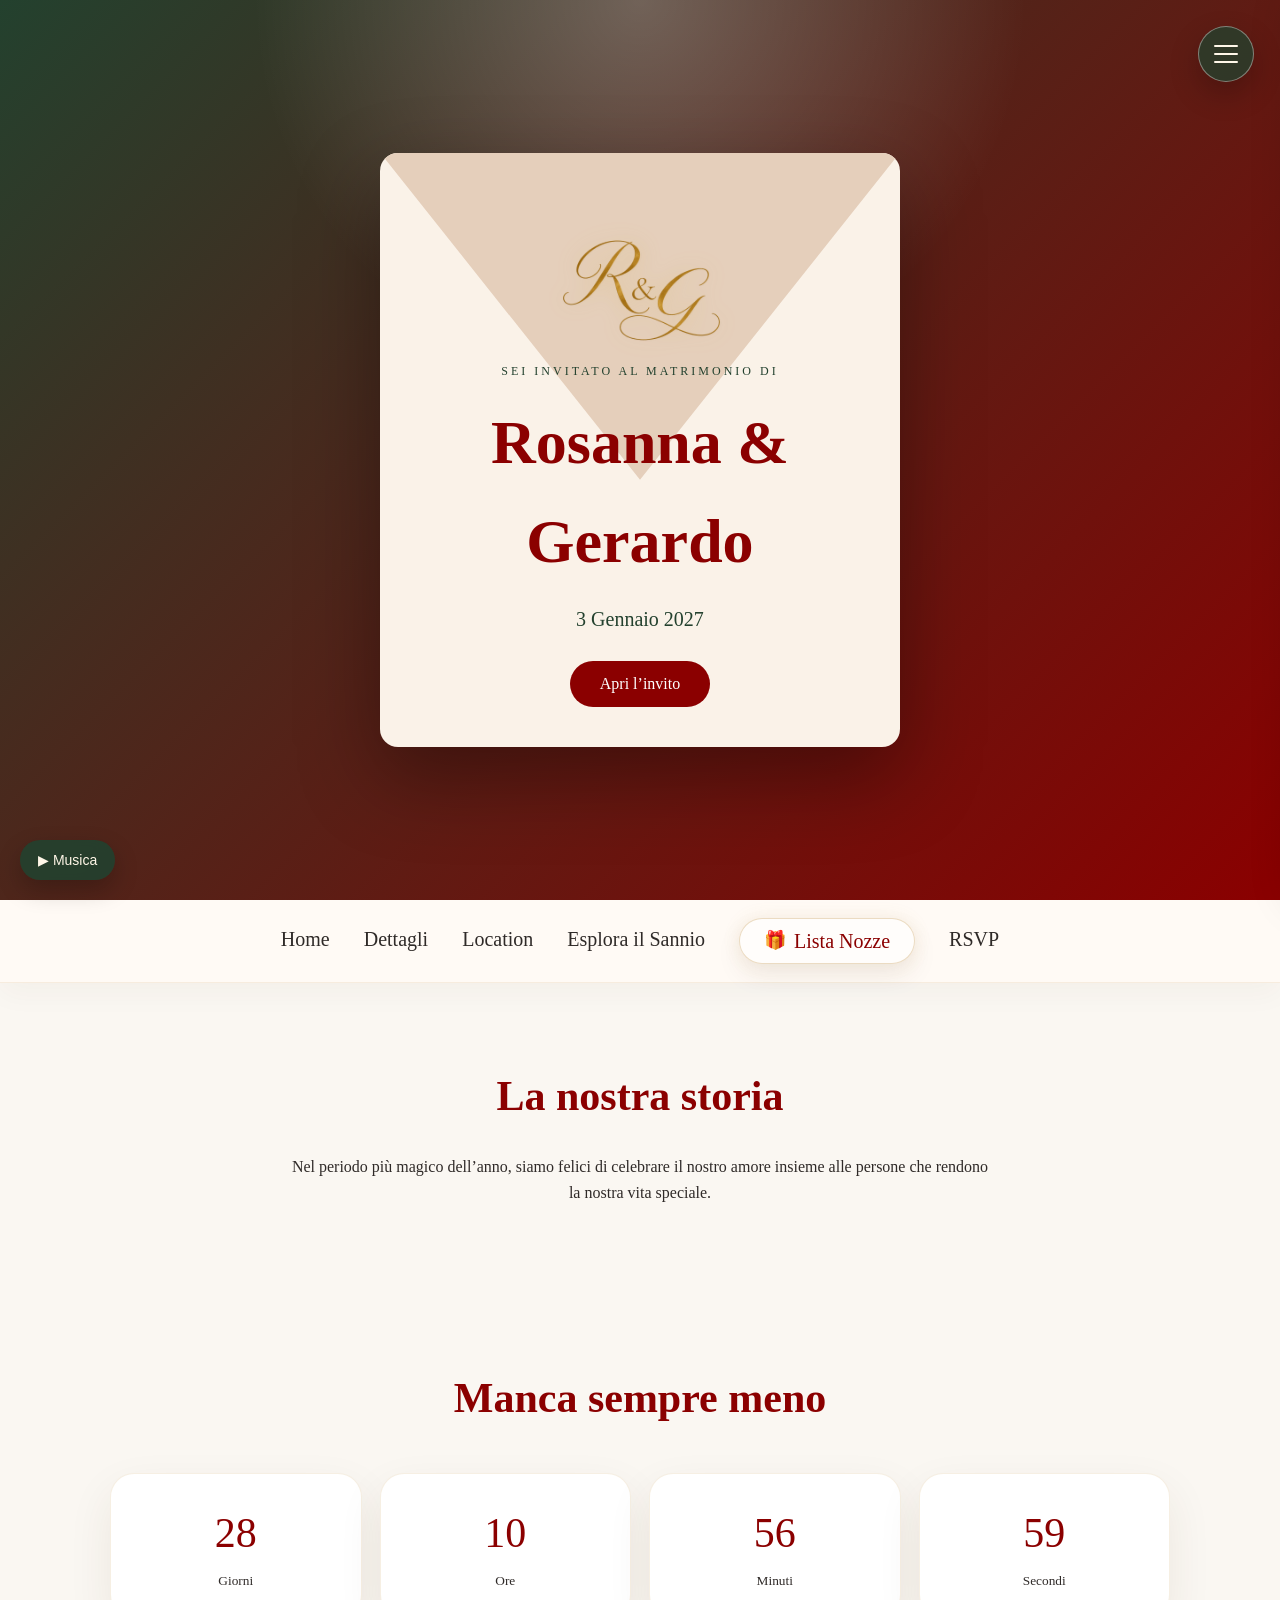
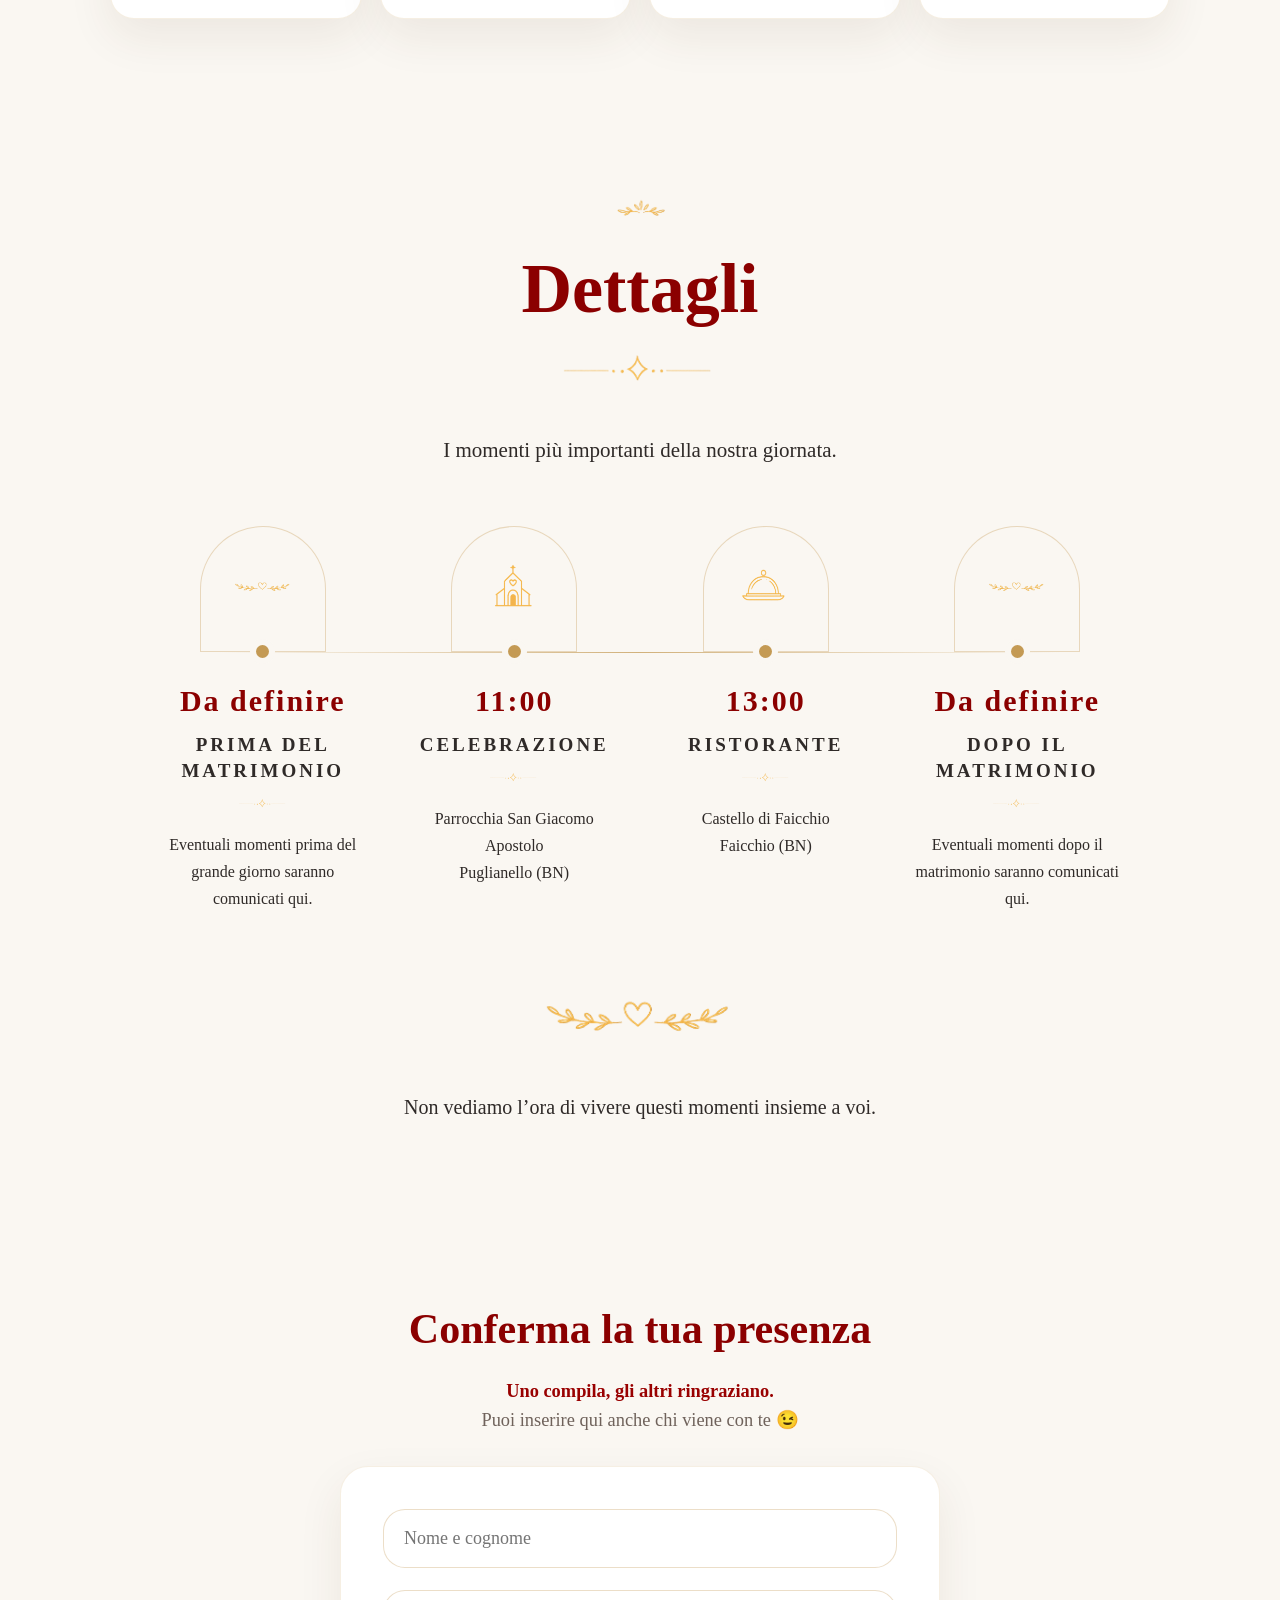
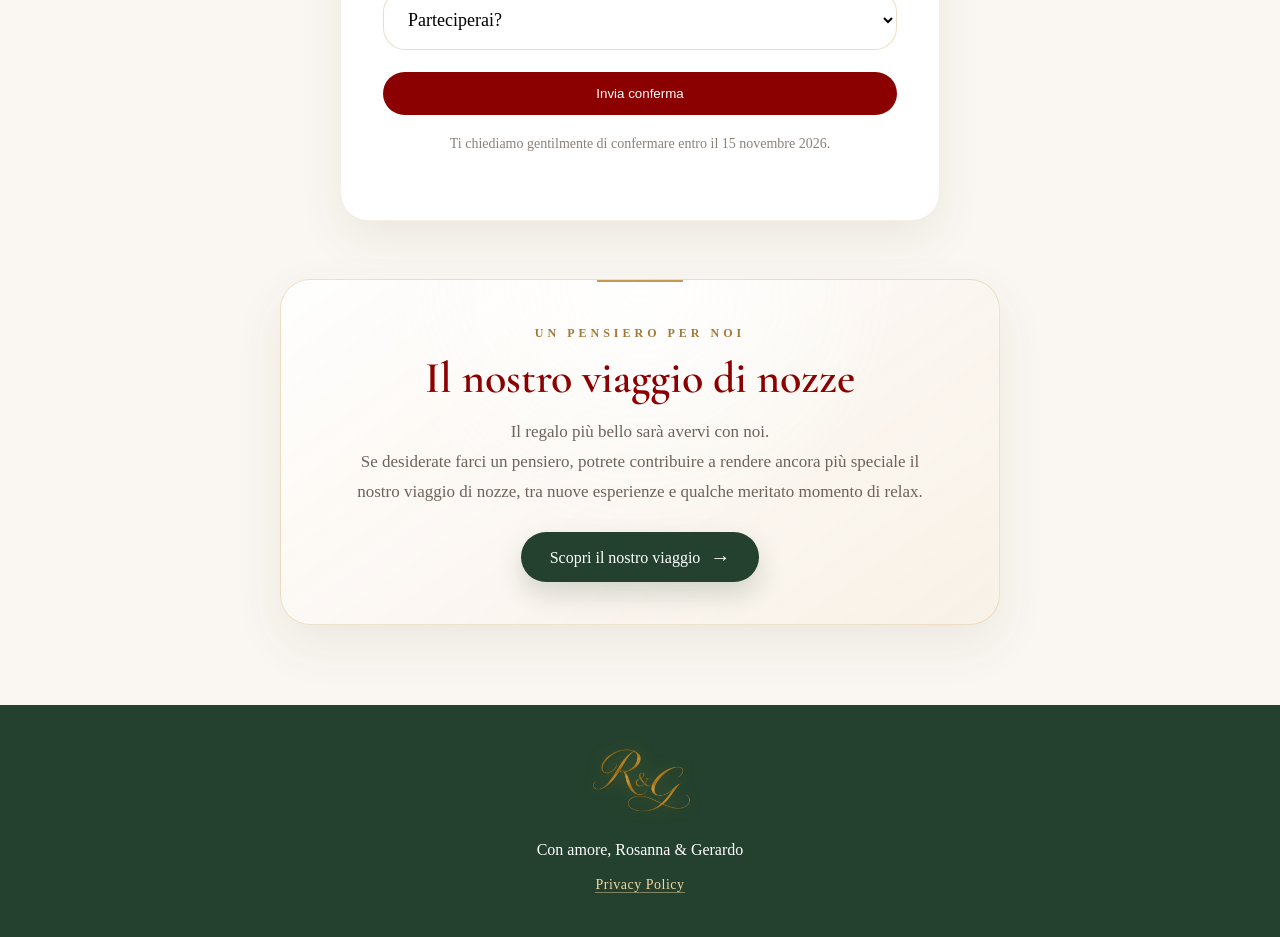
==== commit cec76e29: "Aggiornamento sito matrimonio" ====
--- a/index.html
+++ b/index.html
@@ -639,6 +639,32 @@
 
     </form>
 
+<div class="rsvp-gift-cta">
+
+  <span class="rsvp-gift-kicker">
+    Un pensiero per noi
+  </span>
+
+  <h3>
+    Il nostro viaggio di nozze
+  </h3>
+
+  <p>
+    Il regalo più bello sarà avervi con noi.<br>
+    Se desiderate farci un pensiero, potrete contribuire
+    a rendere ancora più speciale il nostro viaggio di nozze,
+    tra nuove esperienze e qualche meritato momento di relax.
+  </p>
+
+  <a
+    href="regali/"
+    class="rsvp-gift-button"
+  >
+    Scopri il nostro viaggio
+    <span aria-hidden="true">→</span>
+  </a>
+
+</div>
   </section>
 
 
--- a/style.css
+++ b/style.css
@@ -3156,4 +3156,203 @@
 .rsvp-family-note strong {
   color: #990000;
   font-weight: 600;
+}
+
+/* =========================================================
+   RSVP - VIAGGIO DI NOZZE
+========================================================= */
+
+.rsvp-gift-cta {
+  position: relative;
+  max-width: 720px;
+  margin: 58px auto 0;
+  padding: 44px 42px 42px;
+
+  text-align: center;
+
+  background:
+    radial-gradient(
+      circle at top,
+      rgba(255,255,255,.92),
+      transparent 52%
+    ),
+    linear-gradient(
+      145deg,
+      rgba(255,255,255,.82),
+      rgba(248,240,230,.92)
+    );
+
+  border: 1px solid rgba(196,154,84,.28);
+  border-radius: 30px;
+
+  box-shadow:
+    0 20px 50px rgba(80,50,30,.08);
+
+  overflow: hidden;
+}
+
+
+/* Piccolo dettaglio oro superiore */
+
+.rsvp-gift-cta::before {
+  content: "";
+  position: absolute;
+
+  top: 0;
+  left: 50%;
+
+  width: 86px;
+  height: 2px;
+
+  background: #c49a54;
+
+  transform: translateX(-50%);
+}
+
+
+/* Scritta "UN PENSIERO PER NOI" */
+
+.rsvp-gift-kicker {
+  display: block;
+
+  margin-bottom: 12px;
+
+  color: #a47a3a;
+
+  font-size: 12px;
+  font-weight: 600;
+
+  letter-spacing: 4px;
+  text-transform: uppercase;
+}
+
+
+/* Titolo */
+
+.rsvp-gift-cta h3 {
+  margin: 0 0 16px;
+
+  color: #8b0000;
+
+  font-family: 'Cormorant Garamond', Georgia, serif;
+
+  font-size: clamp(32px, 4vw, 44px);
+  font-weight: 600;
+
+  line-height: 1.05;
+}
+
+
+/* Testo */
+
+.rsvp-gift-cta p {
+  max-width: 590px;
+
+  margin: 0 auto;
+
+  color: #6f625b;
+
+  font-size: 17px;
+  line-height: 1.75;
+}
+
+
+/* Pulsante */
+
+.rsvp-gift-button {
+  display: inline-flex;
+
+  align-items: center;
+  justify-content: center;
+
+  gap: 10px;
+
+  margin-top: 26px;
+
+  padding: 14px 28px;
+
+  color: #ffffff;
+  background: #23412e;
+
+  border: 1px solid rgba(35,65,46,.12);
+  border-radius: 999px;
+
+  box-shadow:
+    0 12px 26px rgba(35,65,46,.18);
+
+  text-decoration: none;
+
+  font-size: 16px;
+  line-height: 1.2;
+
+  transition:
+    transform .25s ease,
+    background-color .25s ease,
+    box-shadow .25s ease;
+}
+
+
+.rsvp-gift-button span {
+  font-size: 20px;
+  line-height: 1;
+
+  transition: transform .25s ease;
+}
+
+
+.rsvp-gift-button:hover {
+  background: #183021;
+
+  transform: translateY(-2px);
+
+  box-shadow:
+    0 16px 32px rgba(35,65,46,.24);
+}
+
+
+.rsvp-gift-button:hover span {
+  transform: translateX(3px);
+}
+
+
+/* =========================================================
+   MOBILE
+========================================================= */
+
+@media (max-width: 700px) {
+
+  .rsvp-gift-cta {
+    margin-top: 44px;
+
+    padding: 36px 22px 34px;
+
+    border-radius: 24px;
+  }
+
+
+  .rsvp-gift-kicker {
+    font-size: 10px;
+    letter-spacing: 3px;
+  }
+
+
+  .rsvp-gift-cta h3 {
+    font-size: clamp(30px, 9vw, 38px);
+  }
+
+
+  .rsvp-gift-cta p {
+    font-size: 16px;
+    line-height: 1.7;
+  }
+
+
+  .rsvp-gift-button {
+    width: 100%;
+
+    margin-top: 24px;
+
+    padding: 14px 20px;
+  }
+
 }
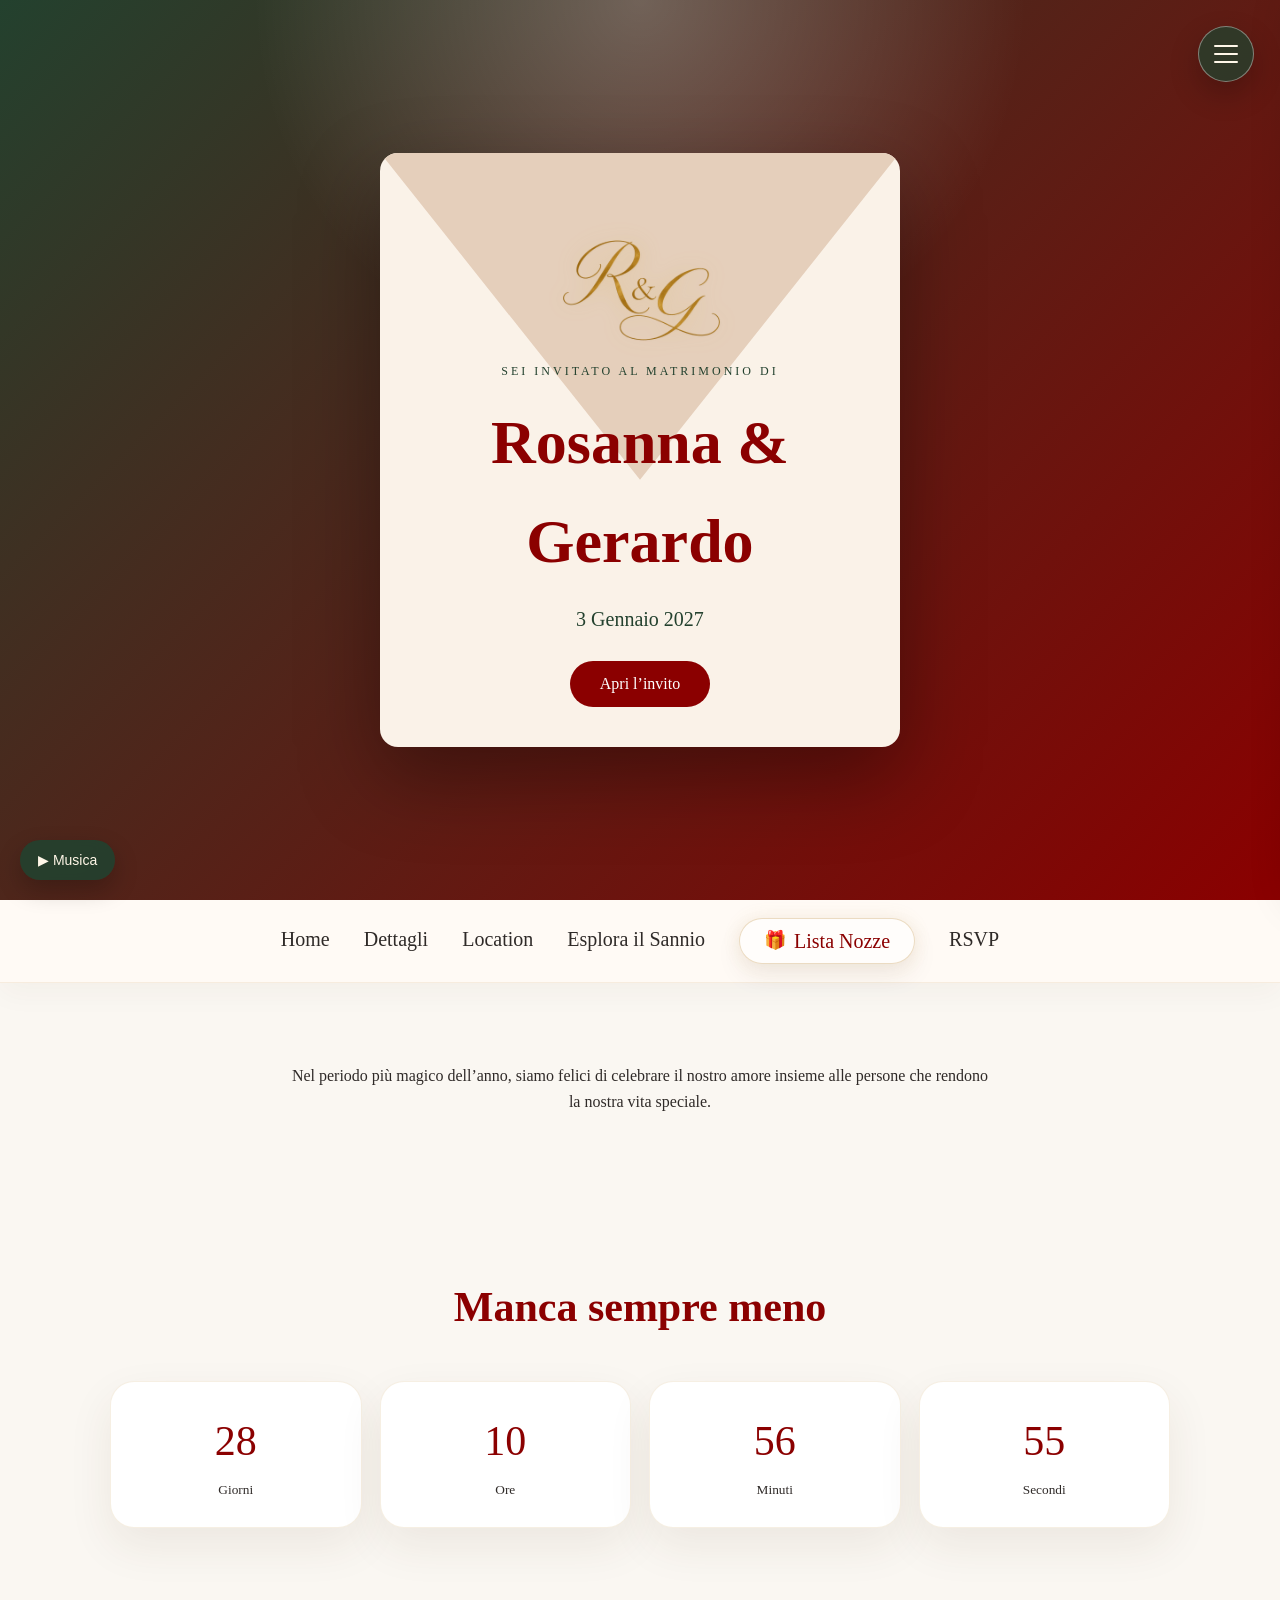
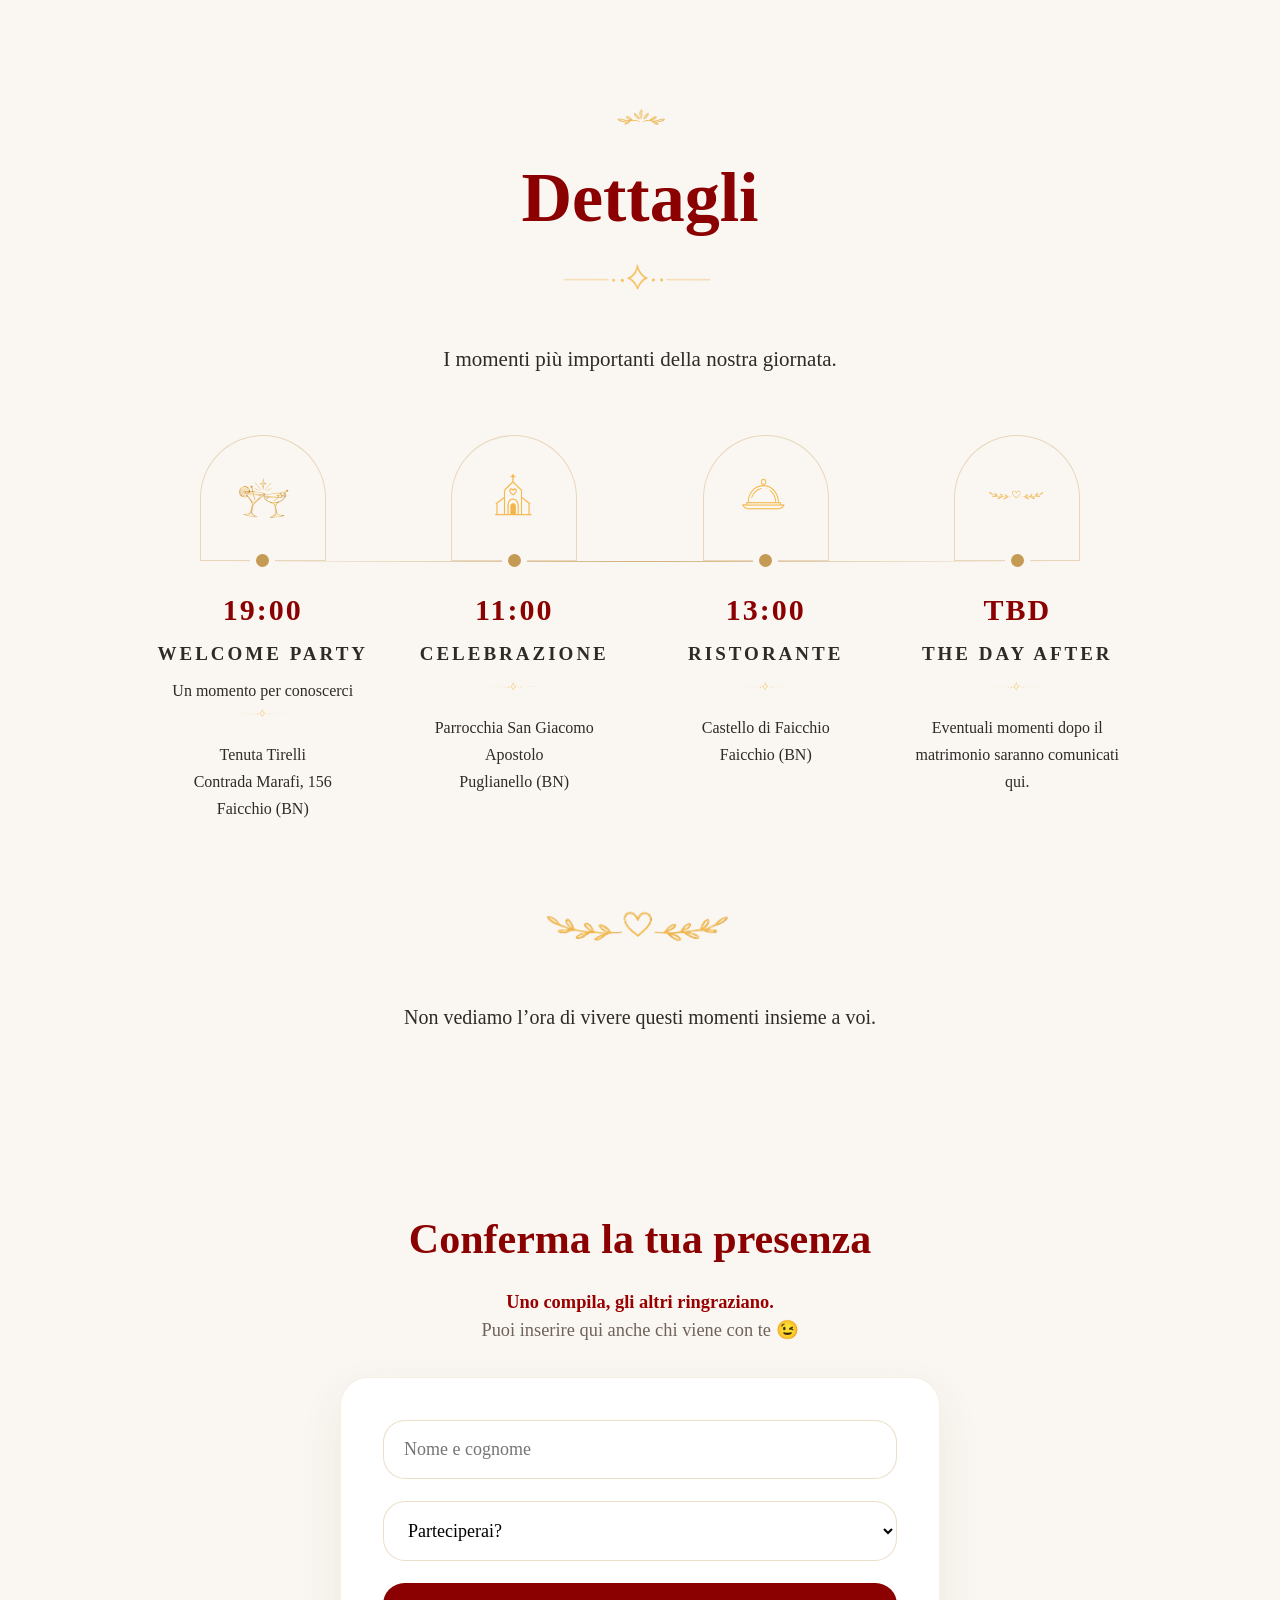
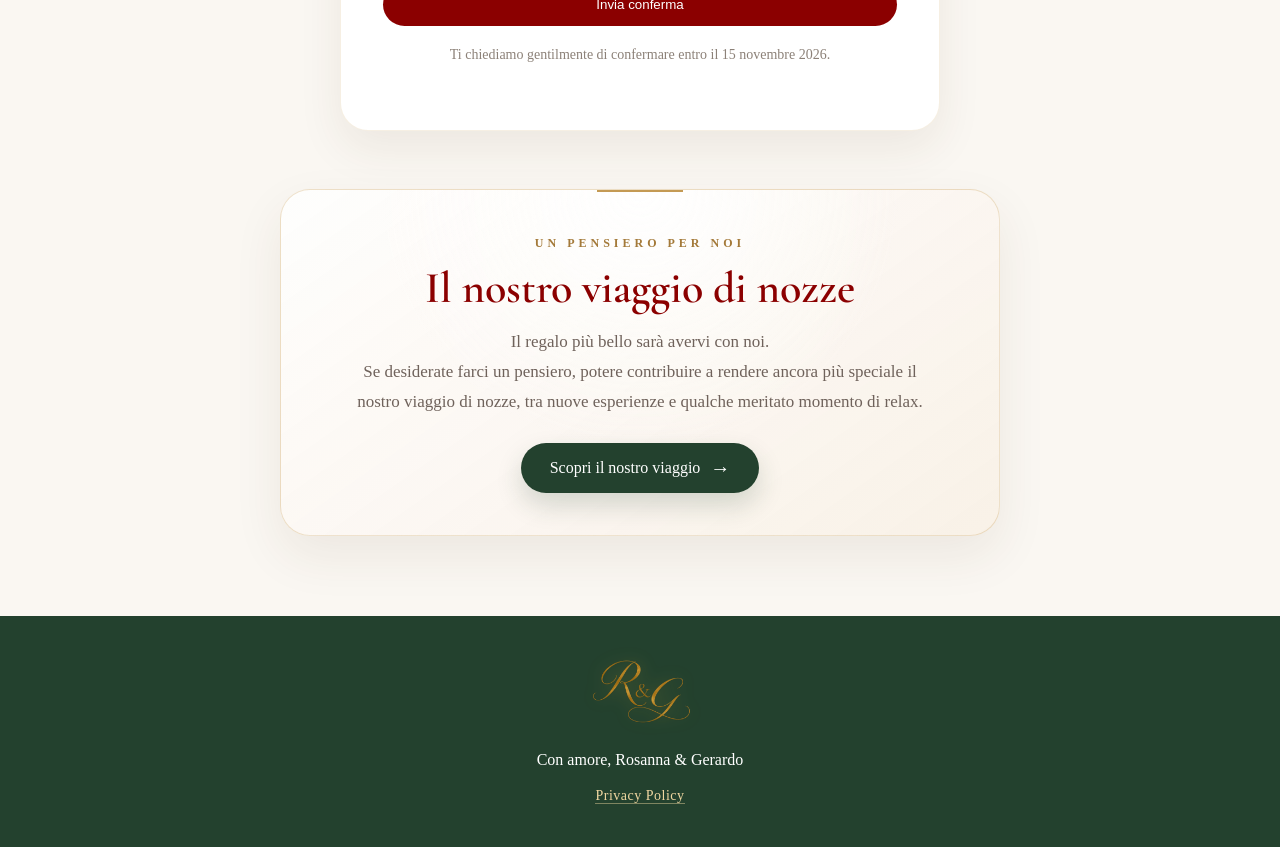
==== commit 940a9870: "Aggiornamento sito matrimonio" ====
--- a/index.html
+++ b/index.html
@@ -230,9 +230,7 @@
 
   <section id="storia">
 
-    <h2>
-      La nostra storia
-    </h2>
+    
 
     <p class="intro">
       Nel periodo più magico dell’anno, siamo felici di celebrare il nostro amore
@@ -316,15 +314,58 @@
     <div class="programma-timeline">
 
 
-      <!-- PRIMA DEL MATRIMONIO -->
+<!-- WELCOME PARTY -->
+
+<div class="programma-item">
+
+  <div class="programma-icon-wrapper">
+
+    <img
+      src="images/welcome-party.png"
+      alt="Welcome Party"
+      class="programma-icon"
+    >
+
+  </div>
+
+  <div class="programma-dot"></div>
+
+  <div class="programma-time">
+    19:00
+  </div>
+
+  <h3>
+    Welcome Party
+  </h3>
+
+  <p class="programma-subtitle">
+    Un momento per conoscerci
+  </p>
+
+  <img
+    src="images/linea-2-stella.png"
+    alt=""
+    class="programma-small-divider"
+  >
+
+  <p>
+    Tenuta Tirelli<br>
+    Contrada Marafi, 156<br>
+    Faicchio (BN)
+  </p>
+
+</div>
+
+
+      <!-- CELEBRAZIONE -->
 
       <div class="programma-item">
 
         <div class="programma-icon-wrapper">
 
           <img
-            src="images/linea-1-cuore.png"
-            alt="Prima del matrimonio"
+            src="images/chiesa-stil.png"
+            alt="Celebrazione"
             class="programma-icon"
           >
 
@@ -333,11 +374,11 @@
         <div class="programma-dot"></div>
 
         <div class="programma-time">
-          Da definire
+          11:00
         </div>
 
         <h3>
-          Prima del matrimonio
+          Celebrazione
         </h3>
 
         <img
@@ -347,22 +388,22 @@
         >
 
         <p>
-          Eventuali momenti prima del grande giorno
-          saranno comunicati qui.
+          Parrocchia San Giacomo Apostolo<br>
+          Puglianello (BN)
         </p>
 
       </div>
 
 
-      <!-- CELEBRAZIONE -->
+      <!-- RISTORANTE -->
 
       <div class="programma-item">
 
         <div class="programma-icon-wrapper">
 
           <img
-            src="images/chiesa-stil.png"
-            alt="Celebrazione"
+            src="images/pranzo.png"
+            alt="Ristorante"
             class="programma-icon"
           >
 
@@ -371,11 +412,11 @@
         <div class="programma-dot"></div>
 
         <div class="programma-time">
-          11:00
+          13:00
         </div>
 
         <h3>
-          Celebrazione
+          Ristorante
         </h3>
 
         <img
@@ -385,44 +426,6 @@
         >
 
         <p>
-          Parrocchia San Giacomo Apostolo<br>
-          Puglianello (BN)
-        </p>
-
-      </div>
-
-
-      <!-- RISTORANTE -->
-
-      <div class="programma-item">
-
-        <div class="programma-icon-wrapper">
-
-          <img
-            src="images/pranzo.png"
-            alt="Ristorante"
-            class="programma-icon"
-          >
-
-        </div>
-
-        <div class="programma-dot"></div>
-
-        <div class="programma-time">
-          13:00
-        </div>
-
-        <h3>
-          Ristorante
-        </h3>
-
-        <img
-          src="images/linea-2-stella.png"
-          alt=""
-          class="programma-small-divider"
-        >
-
-        <p>
           Castello di Faicchio<br>
           Faicchio (BN)
         </p>
@@ -447,11 +450,11 @@
         <div class="programma-dot"></div>
 
         <div class="programma-time">
-          Da definire
+          TBD
         </div>
 
         <h3>
-          Dopo il matrimonio
+          The day after
         </h3>
 
         <img
@@ -651,7 +654,7 @@
 
   <p>
     Il regalo più bello sarà avervi con noi.<br>
-    Se desiderate farci un pensiero, potrete contribuire
+    Se desiderate farci un pensiero, potere contribuire
     a rendere ancora più speciale il nostro viaggio di nozze,
     tra nuove esperienze e qualche meritato momento di relax.
   </p>
--- a/style.css
+++ b/style.css
@@ -1136,11 +1136,15 @@
   }
 }
 
-/* REGALI PAGE */
+/* =========================================================
+   REGALI PAGE - VIAGGIO DI NOZZE
+========================================================= */
 
 .regali-page{
   background:#faf7f2;
 }
+
+/* INTRO PAGINA */
 
 .regali-hero{
   max-width:900px;
@@ -1157,97 +1161,201 @@
   color:#6d625c;
 }
 
-.regali-grid{
+/* UNA SOLA CARD */
+
+.single-gift-section{
   max-width:1200px;
-  margin:30px auto 90px;
-  display:grid;
-  grid-template-columns:repeat(2,minmax(320px,1fr));
-  gap:36px;
+  margin:10px auto 90px;
   padding:0 20px;
-}
-
-.regalo-card{
-  background:white;
+  display:flex;
+  justify-content:center;
+}
+
+.honeymoon-single-card{
+  width:100%;
+  max-width:520px;
+  background:#fff;
+  border:1px solid rgba(196,154,84,.14);
   border-radius:28px;
   overflow:hidden;
   box-shadow:0 20px 50px rgba(80,50,30,.10);
-  border:1px solid rgba(196,154,84,.14);
-  transition:.35s ease;
-}
-
-.regalo-card:hover{
+  transition:transform .35s ease, box-shadow .35s ease;
+}
+
+.honeymoon-single-card:hover{
   transform:translateY(-4px);
   box-shadow:0 28px 70px rgba(80,50,30,.16);
 }
 
-.regalo-card img{
+.honeymoon-single-card > img{
   width:100%;
-  height:340px;
+  height:320px;
   object-fit:cover;
   display:block;
 }
 
-.regalo-content{
-  padding:30px;
+.honeymoon-single-card .regalo-content{
+  padding:32px 30px 34px;
   text-align:center;
 }
 
-.regalo-content h2{
+.honeymoon-single-card .regalo-content h2{
+  margin:0 0 16px;
+  color:#8b0000;
+  font-family:'Cormorant Garamond', Georgia, serif;
   font-size:34px;
-  margin-bottom:16px;
-  color:#8b0000;
-}
-
-.regalo-content p{
+  font-weight:600;
+  line-height:1.1;
+}
+
+.honeymoon-single-card .regalo-content > p{
+  margin:0 auto 20px;
+  color:#4d4541;
   font-size:18px;
   line-height:1.8;
-  color:#4d4541;
-  margin-bottom:22px;
-}
-
-.regalo-content span{
+}
+
+.honeymoon-secret{
   display:block;
-  font-size:15px;
+  max-width:430px;
+  margin:0 auto 20px;
+  color:#9b8c7a;
+  font-size:16px;
+  font-style:italic;
   line-height:1.7;
-  color:#9b8c7a;
-  margin-bottom:26px;
-  font-style:italic;
-}
-
-.regalo-content button{
+}
+
+.honeymoon-divider{
+  margin:4px auto 20px;
+  color:#a47a3a;
+  font-size:20px;
+  line-height:1;
+}
+
+/* IBAN */
+
+.honeymoon-iban{
+  display:flex;
+  flex-direction:column;
+  align-items:center;
+  gap:9px;
+  margin:0 auto;
+}
+
+.honeymoon-iban .iban-label{
+  color:#a47a3a;
+  font-size:11px;
+  font-weight:600;
+  letter-spacing:3px;
+  text-transform:uppercase;
+}
+
+#ibanText{
+  display:block;
+  max-width:100%;
+  color:#3f3733;
+  font-family:Georgia, "Times New Roman", serif;
+  font-size:16px;
+  font-weight:400;
+  letter-spacing:.7px;
+  line-height:1.5;
+  overflow-wrap:anywhere;
+}
+
+/* PULSANTE COPIA IBAN
+   Il margin-top crea lo spazio tra IBAN e pulsante. */
+
+.copy-iban-button{
+  display:inline-flex;
+  align-items:center;
+  justify-content:center;
+  min-width:180px;
+  margin:36px auto 0;
+  padding:13px 28px;
+  color:#fff;
   background:#23412e;
-  color:white;
-  border:none;
-  padding:14px 28px;
+  border:0;
   border-radius:999px;
+  box-shadow:0 12px 24px rgba(35,65,46,.18);
+  font-family:inherit;
   font-size:15px;
   cursor:pointer;
-  transition:.25s ease;
-  box-shadow:0 12px 24px rgba(35,65,46,.18);
-}
-
-.regalo-content button:hover{
+  transition:transform .25s ease, background .25s ease, box-shadow .25s ease;
+}
+
+.copy-iban-button:hover{
+  background:#183021;
   transform:translateY(-2px);
-  background:#183021;
-}
-
-@media(max-width:900px){
-
-  .regali-grid{
-    grid-template-columns:1fr;
-    gap:28px;
-  }
-
-  .regalo-card img{
-    height:280px;
+  box-shadow:0 16px 30px rgba(35,65,46,.24);
+}
+
+/* Messaggio mostrato dopo la copia.
+   Supporta entrambi i nomi usati nelle versioni recenti dell'HTML. */
+
+.iban-copy-feedback,
+.copy-feedback{
+  min-height:20px;
+  margin:12px 0 0 !important;
+  color:#8b0000 !important;
+  font-size:13px !important;
+  font-style:italic;
+  line-height:1.5;
+}
+
+/* MOBILE */
+
+@media(max-width:700px){
+
+  .regali-hero{
+    padding:78px 18px 28px;
   }
 
   .regali-intro{
-    font-size:18px;
-  }
-
-  .regalo-content h2{
-    font-size:30px;
+    font-size:17px;
+    line-height:1.75;
+  }
+
+  .single-gift-section{
+    margin:8px auto 65px;
+    padding:0 16px;
+  }
+
+  .honeymoon-single-card{
+    max-width:390px;
+    border-radius:22px;
+  }
+
+  .honeymoon-single-card > img{
+    height:235px;
+  }
+
+  .honeymoon-single-card .regalo-content{
+    padding:26px 20px 28px;
+  }
+
+  .honeymoon-single-card .regalo-content h2{
+    font-size:29px;
+  }
+
+  .honeymoon-single-card .regalo-content > p{
+    font-size:16px;
+    line-height:1.7;
+  }
+
+  .honeymoon-secret{
+    font-size:15px;
+  }
+
+  #ibanText{
+    font-size:14px;
+    letter-spacing:.35px;
+  }
+
+  .copy-iban-button{
+    width:min(100%,280px);
+    margin-top:34px;
+    padding:14px 24px;
+    font-size:15px;
   }
 }
 
@@ -1319,160 +1427,6 @@
   .floating-home::after{
     display:none;
   }
-}
-
-/* GIFT MODAL */
-
-.gift-modal{
-  position:fixed;
-  inset:0;
-  background:rgba(20,15,12,.58);
-  backdrop-filter:blur(8px);
-  z-index:20000;
-  display:none;
-  align-items:center;
-  justify-content:center;
-  padding:22px;
-}
-
-.gift-modal.open{
-  display:flex;
-}
-
-.gift-modal-box{
-  width:min(92vw,620px);
-  max-height:90vh;
-  overflow:auto;
-  background:#fffaf3;
-  border-radius:30px;
-  padding:34px;
-  position:relative;
-  box-shadow:0 30px 90px rgba(0,0,0,.32);
-  border:1px solid rgba(196,154,84,.24);
-}
-
-.gift-close{
-  position:absolute;
-  top:18px;
-  right:18px;
-  width:40px;
-  height:40px;
-  padding:0;
-  background:transparent;
-  color:#8b0000;
-  font-size:24px;
-}
-
-.gift-modal-box h2{
-  font-size:40px;
-  margin-bottom:14px;
-}
-
-.gift-modal-text{
-  text-align:center;
-  color:#6d625c;
-  font-size:18px;
-  line-height:1.7;
-  margin-bottom:24px;
-}
-
-#giftForm{
-  box-shadow:none;
-  border:none;
-  padding:0;
-  background:transparent;
-}
-
-.iban-box{
-  display:none;
-  margin-top:24px;
-  padding:22px;
-  border-radius:22px;
-  background:rgba(196,154,84,.10);
-  border:1px dashed rgba(196,154,84,.55);
-}
-
-.iban-box.open{
-  display:block;
-}
-
-.iban-box p{
-  margin-bottom:16px;
-  color:#2f2a28;
-}
-
-.iban-details{
-  display:grid;
-  gap:8px;
-  margin-bottom:18px;
-  word-break:break-word;
-}
-
-.iban-details span{
-  color:#6d625c;
-}
-
-.iban-details button{
-  justify-self:start;
-  background:#23412e;
-  font-size:14px;
-  padding:10px 18px;
-}
-
-.confirm-transfer{
-  width:100%;
-  margin-top:8px;
-}
-
-@media(max-width:700px){
-  .gift-modal-box{
-    padding:28px 20px;
-    border-radius:24px;
-  }
-
-  .gift-modal-box h2{
-    font-size:32px;
-  }
-}
-
-/* GIFT SUCCESS POPUP */
-
-.gift-success{
-  position:fixed;
-  inset:0;
-  background:rgba(20,15,12,.45);
-  backdrop-filter:blur(8px);
-  z-index:25000;
-  display:none;
-  align-items:center;
-  justify-content:center;
-  padding:22px;
-}
-
-.gift-success.open{
-  display:flex;
-}
-
-.gift-success-box{
-  width:min(90vw,520px);
-  background:#fffaf3;
-  border-radius:30px;
-  padding:36px 28px;
-  text-align:center;
-  box-shadow:0 30px 90px rgba(0,0,0,.32);
-  border:1px solid rgba(196,154,84,.24);
-}
-
-.gift-success-box h2{
-  color:#8b0000;
-  font-size:40px;
-  margin-bottom:16px;
-}
-
-.gift-success-box p{
-  color:#6d625c;
-  font-size:18px;
-  line-height:1.7;
 }
 
 /* HAMBURGER MENU */
@@ -3355,4 +3309,4 @@
     padding: 14px 20px;
   }
 
-}+}
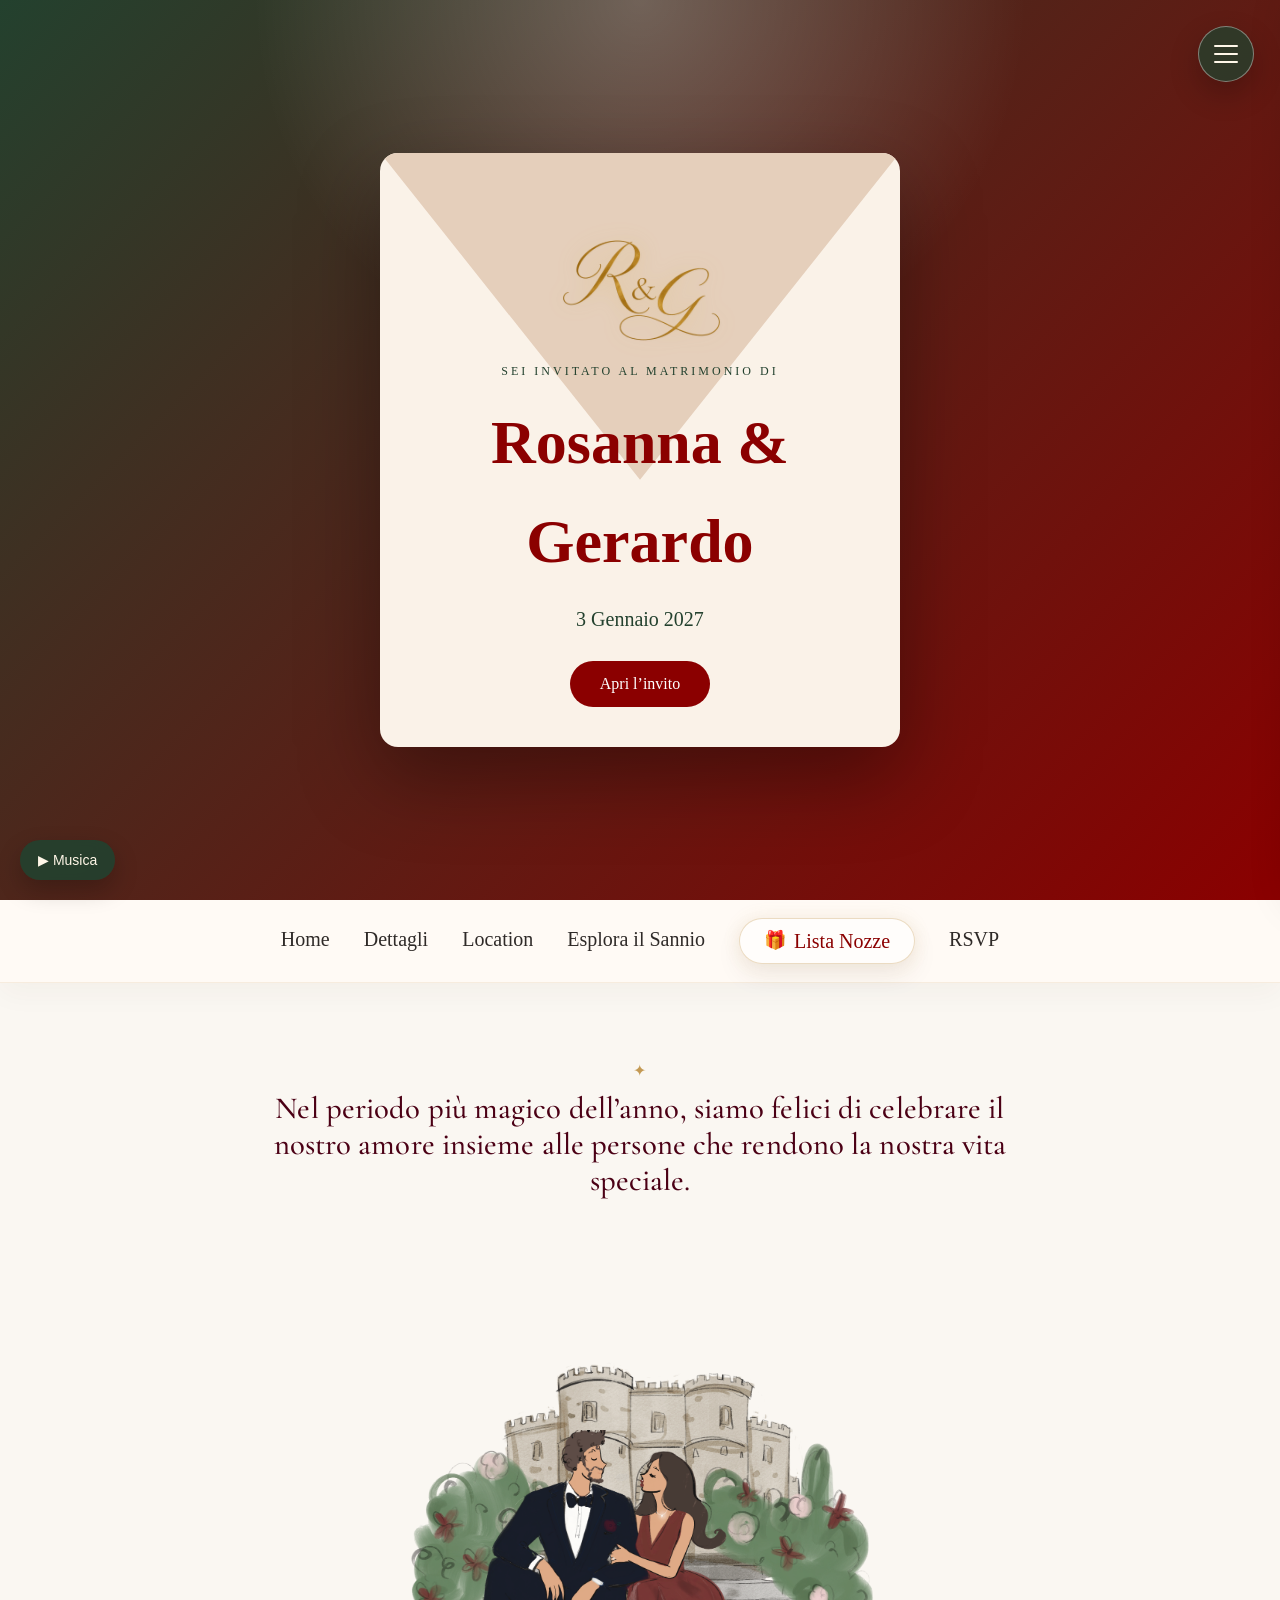
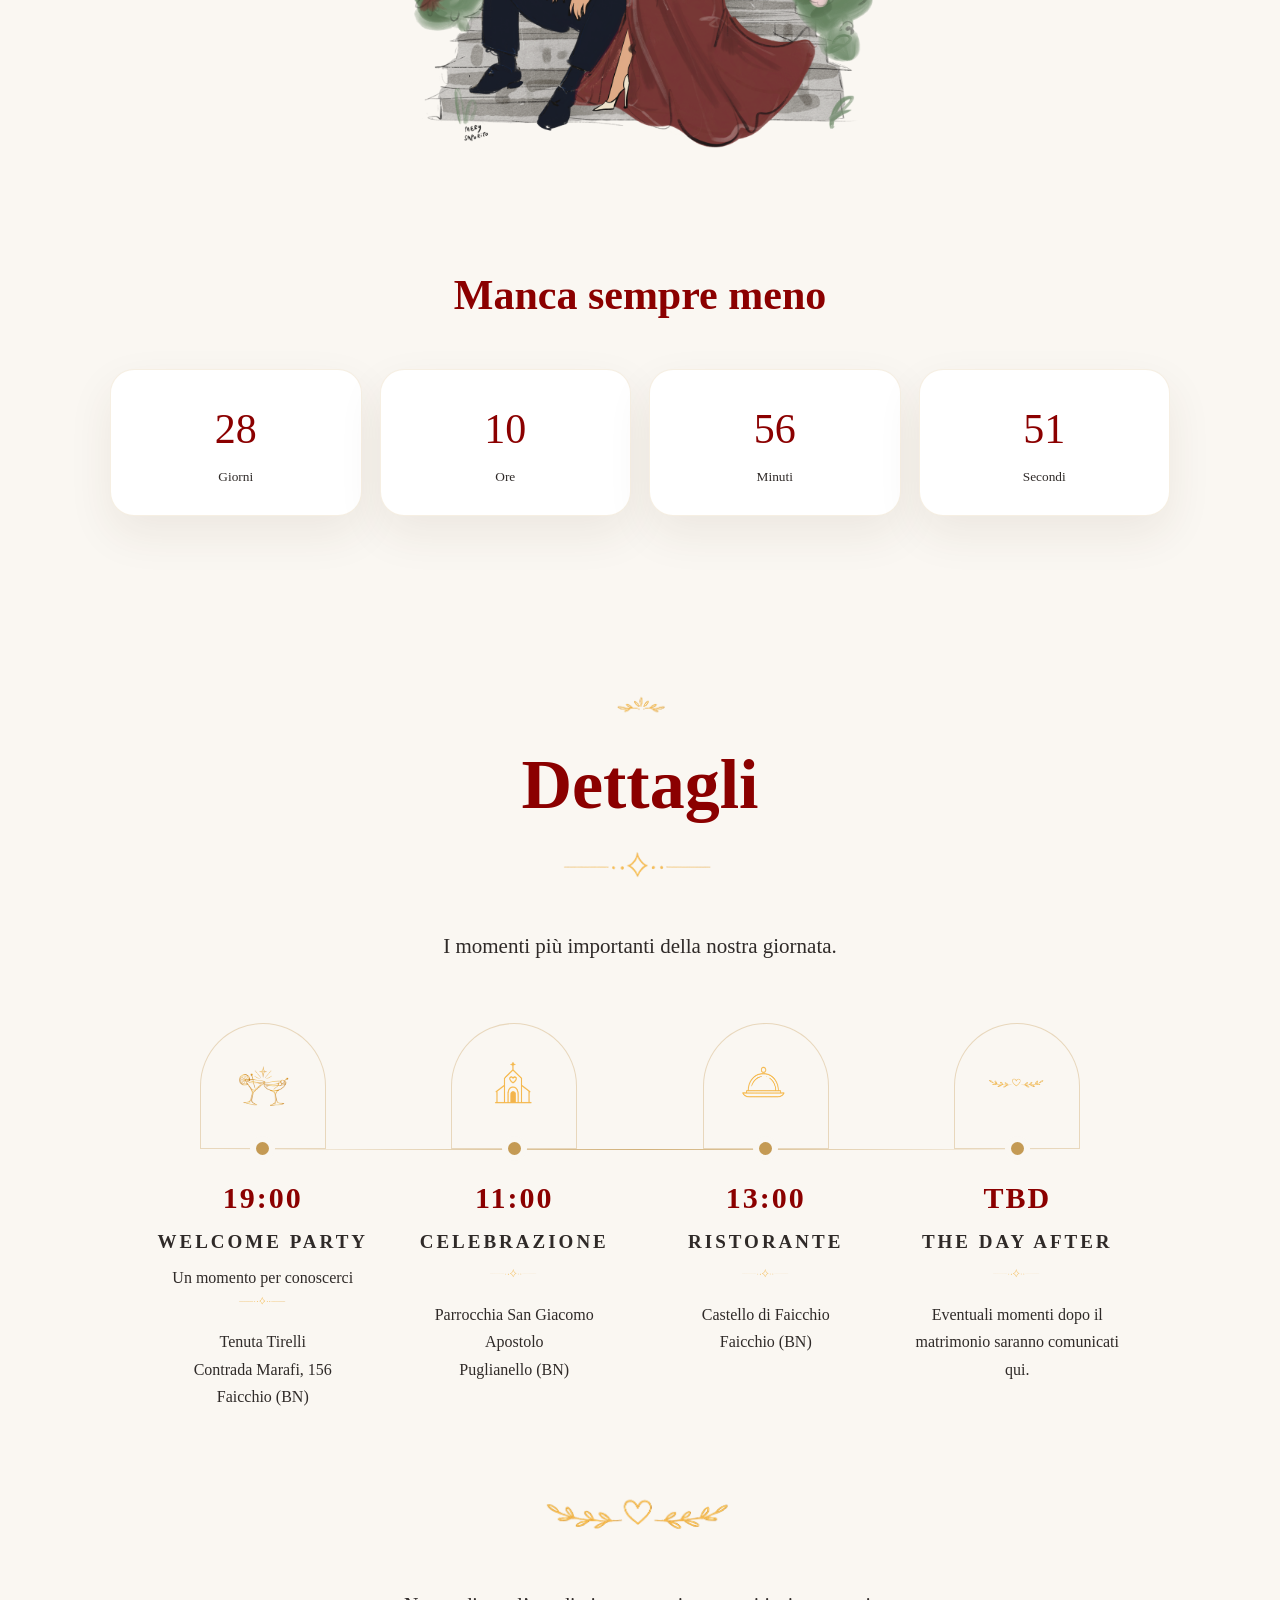
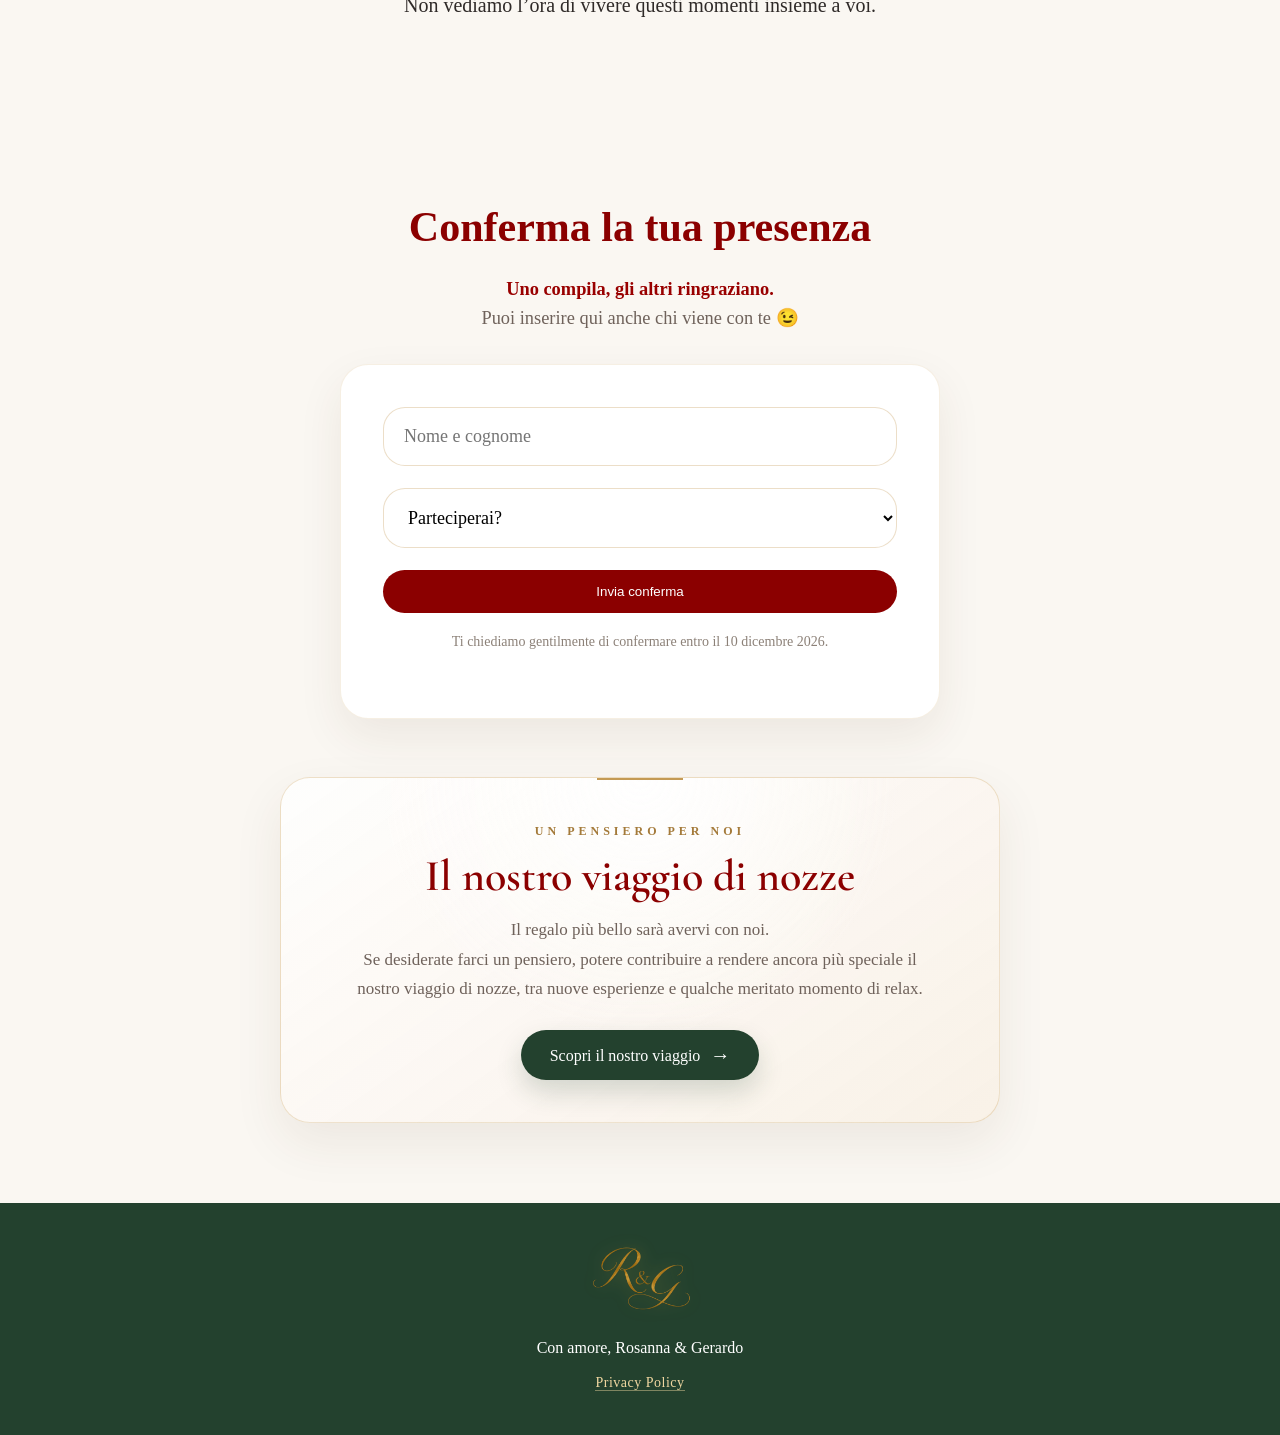
==== commit c676df31: "Aggiornamento sito matrimonio" ====
--- a/index.html
+++ b/index.html
@@ -239,6 +239,25 @@
 
   </section>
 
+<section class="countdown-illustration">
+
+  <div class="countdown-illustration-stage">
+
+    <img
+      src="images/castello-1.png"
+      alt=""
+      class="countdown-castle"
+    >
+
+    <img
+      src="images/coppia.png"
+      alt="Rosanna e Gerardo"
+      class="countdown-couple"
+    >
+
+  </div>
+
+</section>
 
   <!-- =========================
        COUNTDOWN
@@ -507,6 +526,21 @@
 
     <form id="rsvp-form">
 
+<input
+  type="text"
+  name="website"
+  tabindex="-1"
+  autocomplete="off"
+  aria-hidden="true"
+  style="
+    position:absolute;
+    left:-9999px;
+    width:1px;
+    height:1px;
+    opacity:0;
+    pointer-events:none;
+  "
+>
 
       <!-- NOME -->
 
@@ -516,6 +550,7 @@
         id="nome"
         placeholder="Nome e cognome"
         autocomplete="name"
+        maxlenght="100"
         required
       >
 
@@ -569,6 +604,7 @@
           name="allergie"
           id="allergie"
           placeholder="Le tue allergie o esigenze alimentari"
+          maxlength="500"
         ></textarea>
 
 
@@ -631,7 +667,7 @@
 
       <p class="rsvp-note">
         Ti chiediamo gentilmente di confermare
-        entro il 15 novembre 2026.
+        entro il 10 dicembre 2026.
       </p>
 
 
--- a/style.css
+++ b/style.css
@@ -253,9 +253,49 @@
 }
 
 .intro{
-  text-align:center;
-  max-width:700px;
-  margin:auto;
+  position: relative;
+
+  max-width: 780px;
+  margin: 0 auto 28px;
+
+  text-align: center;
+
+  color: #4b0015;
+
+  font-family: "Cormorant Garamond", Georgia, serif;
+  font-size: clamp(24px, 2.4vw, 36px);
+  font-weight: 500;
+
+  line-height: 1.18;
+  letter-spacing: 0.1px;
+}
+
+.intro::before{
+  content: "✦";
+  display: block;
+
+  margin-bottom: 12px;
+
+  color: #c49a54;
+  font-size: 16px;
+  line-height: 1;
+}
+
+@media (max-width: 700px){
+
+  .intro{
+    max-width: 90%;
+    margin-bottom: 18px;
+
+    font-size: clamp(21px, 6.2vw, 28px);
+    line-height: 1.22;
+  }
+
+  .intro::before{
+    margin-bottom: 8px;
+    font-size: 14px;
+  }
+
 }
 
 .countdown-box{
@@ -2540,6 +2580,7 @@
 
 /* CONSERVAZIONE */
 
+
 .privacy-retention {
   margin-top: 28px;
 }
@@ -2548,29 +2589,40 @@
   position: relative;
 
   height: 2px;
-  margin: 12px 11% -2px;
+  margin: 12px 16% -2px;
 
   background:
     linear-gradient(
       90deg,
       transparent,
-      #c49a54 12%,
-      #c49a54 88%,
+      #c49a54 10%,
+      #c49a54 90%,
       transparent
     );
 }
 
 .privacy-retention-grid {
   display: grid;
-  grid-template-columns: repeat(3, minmax(0, 1fr));
-  gap: 24px;
+  grid-template-columns: repeat(2, minmax(0, 1fr));
+  gap: 120px;
+
+  width: min(1180px, 100%);
+  margin: 0 auto;
+
+  align-items: start;
 }
 
 .privacy-retention-grid article {
   position: relative;
 
+  width: 100%;
+  max-width: 480px;
+
   padding: 38px 28px 28px;
+
   text-align: center;
+
+  justify-self: center;
 }
 
 .privacy-retention-marker {
@@ -2586,24 +2638,80 @@
   border-radius: 50%;
 
   box-shadow: 0 0 0 1px #c49a54;
+
   transform: translateX(-50%);
 }
 
 .privacy-retention-grid article > span {
   display: inline-block;
+
   margin-bottom: 14px;
   padding: 7px 14px;
 
   color: #7b002c;
+
   font-size: 12px;
   letter-spacing: 1px;
   text-transform: uppercase;
 
   background: rgba(255, 255, 255, 0.6);
+
   border: 1px solid rgba(196, 154, 84, 0.4);
   border-radius: 999px;
 }
 
+
+/* TABLET */
+
+@media (max-width: 1024px) {
+
+  .privacy-retention-grid {
+    gap: 56px;
+
+    width: min(900px, 100%);
+  }
+
+  .privacy-retention-grid article {
+    max-width: 420px;
+  }
+
+  .privacy-retention-line {
+    margin-left: 10%;
+    margin-right: 10%;
+  }
+
+}
+
+
+/* MOBILE */
+
+@media (max-width: 768px) {
+
+  .privacy-retention-line {
+    display: none;
+  }
+
+  .privacy-retention-grid {
+    grid-template-columns: 1fr;
+    gap: 44px;
+
+    width: 100%;
+    max-width: 100%;
+  }
+
+  .privacy-retention-grid article {
+    max-width: 100%;
+
+    padding: 24px 18px;
+
+    justify-self: stretch;
+  }
+
+  .privacy-retention-marker {
+    display: none;
+  }
+
+}
 /* DIRITTI */
 
 .privacy-rights {
@@ -3310,3 +3418,278 @@
   }
 
 }
+
+/* =========================================================
+   ILLUSTRAZIONE ANIMATA PRIMA DEL COUNTDOWN
+   Versione piccola, effetto logo
+========================================================= */
+
+.countdown-illustration {
+  position: relative;
+
+  width: 100%;
+  max-width: 560px;
+
+  margin: 0 auto;
+  padding: 4px 16px 0;
+
+  overflow: hidden;
+}
+
+
+/* CONTENITORE DELLE DUE IMMAGINI */
+
+.countdown-illustration-stage {
+  position: relative;
+
+  width: min(100%, 500px);
+  height: 470px;
+
+  margin: 0 auto;
+}
+
+
+/* CASTELLO */
+
+.countdown-castle {
+  position: absolute;
+
+  left: 50%;
+  top: 0;
+
+  width: 470px;
+  max-width: 95%;
+  height: auto;
+
+  display: block;
+
+  opacity: 0;
+
+  transform:
+    translateX(calc(-50% - 120px))
+    scale(0.97);
+
+  transition:
+    transform 1.4s cubic-bezier(.22, .61, .36, 1),
+    opacity 1s ease;
+
+  pointer-events: none;
+  user-select: none;
+
+  z-index: 1;
+}
+
+
+/* COPPIA */
+
+.countdown-couple {
+  position: absolute;
+
+  left: 50%;
+  top: 118px;
+
+  width: 350px;
+  max-width: 70%;
+  height: auto;
+
+  display: block;
+
+  opacity: 0;
+
+  transform:
+    translateX(calc(-50% + 125px))
+    scale(0.97);
+
+  transition:
+    transform 1.4s cubic-bezier(.22, .61, .36, 1) 0.15s,
+    opacity 1s ease 0.15s;
+
+  pointer-events: none;
+  user-select: none;
+
+  z-index: 2;
+}
+
+
+/* POSIZIONE FINALE */
+
+.countdown-illustration.is-visible
+.countdown-castle {
+  opacity: 1;
+
+  transform:
+    translateX(-50%)
+    scale(1);
+}
+
+.countdown-illustration.is-visible
+.countdown-couple {
+  opacity: 1;
+
+  transform:
+    translateX(calc(-50% + 4px))
+    scale(1);
+}
+
+
+/* TABLET */
+
+@media (max-width: 1024px) {
+
+  .countdown-illustration {
+    max-width: 490px;
+    padding: 4px 14px 0;
+  }
+
+  .countdown-illustration-stage {
+    width: min(100%, 430px);
+    height: 405px;
+  }
+
+  .countdown-castle {
+    width: 410px;
+    max-width: 95%;
+
+    transform:
+      translateX(calc(-50% - 105px))
+      scale(0.97);
+  }
+
+  .countdown-couple {
+    width: 305px;
+    max-width: 70%;
+    top: 103px;
+
+    transform:
+      translateX(calc(-50% + 110px))
+      scale(0.97);
+  }
+
+  .countdown-illustration.is-visible
+  .countdown-castle {
+    transform:
+      translateX(-50%)
+      scale(1);
+  }
+
+  .countdown-illustration.is-visible
+  .countdown-couple {
+    transform:
+      translateX(calc(-50% + 4px))
+      scale(1);
+  }
+
+}
+
+
+/* MOBILE */
+
+@media (max-width: 768px) {
+
+  .countdown-illustration {
+    max-width: 330px;
+    padding: 2px 8px 0;
+  }
+
+  .countdown-illustration-stage {
+    width: 100%;
+    max-width: 290px;
+    height: 275px;
+  }
+
+  .countdown-castle {
+    width: 275px;
+    max-width: 95%;
+
+    transform:
+      translateX(calc(-50% - 70px))
+      scale(0.97);
+  }
+
+  .countdown-couple {
+    width: 205px;
+    max-width: 70%;
+    top: 68px;
+
+    transform:
+      translateX(calc(-50% + 75px))
+      scale(0.97);
+  }
+
+  .countdown-illustration.is-visible
+  .countdown-castle {
+    transform:
+      translateX(-50%)
+      scale(1);
+  }
+
+  .countdown-illustration.is-visible
+  .countdown-couple {
+    transform:
+      translateX(calc(-50% + 2px))
+      scale(1);
+  }
+
+}
+
+
+/* TELEFONI PICCOLI */
+
+@media (max-width: 480px) {
+
+  .countdown-illustration {
+    max-width: 285px;
+    padding-left: 6px;
+    padding-right: 6px;
+  }
+
+  .countdown-illustration-stage {
+    max-width: 250px;
+    height: 238px;
+  }
+
+  .countdown-castle {
+    width: 238px;
+    max-width: 95%;
+  }
+
+  .countdown-couple {
+    width: 176px;
+    max-width: 70%;
+    top: 60px;
+  }
+
+  .countdown-illustration.is-visible
+  .countdown-couple {
+    transform:
+      translateX(calc(-50% + 2px))
+      scale(1);
+  }
+
+}
+
+
+/* ACCESSIBILITÀ */
+
+@media (prefers-reduced-motion: reduce) {
+
+  .countdown-castle,
+  .countdown-couple {
+    transition: none;
+    opacity: 1;
+  }
+
+  .countdown-castle {
+    transform:
+      translateX(-50%)
+      scale(1);
+  }
+
+  .countdown-couple {
+    transform:
+      translateX(calc(-50% + 4px))
+      scale(1);
+  }
+
+}
+
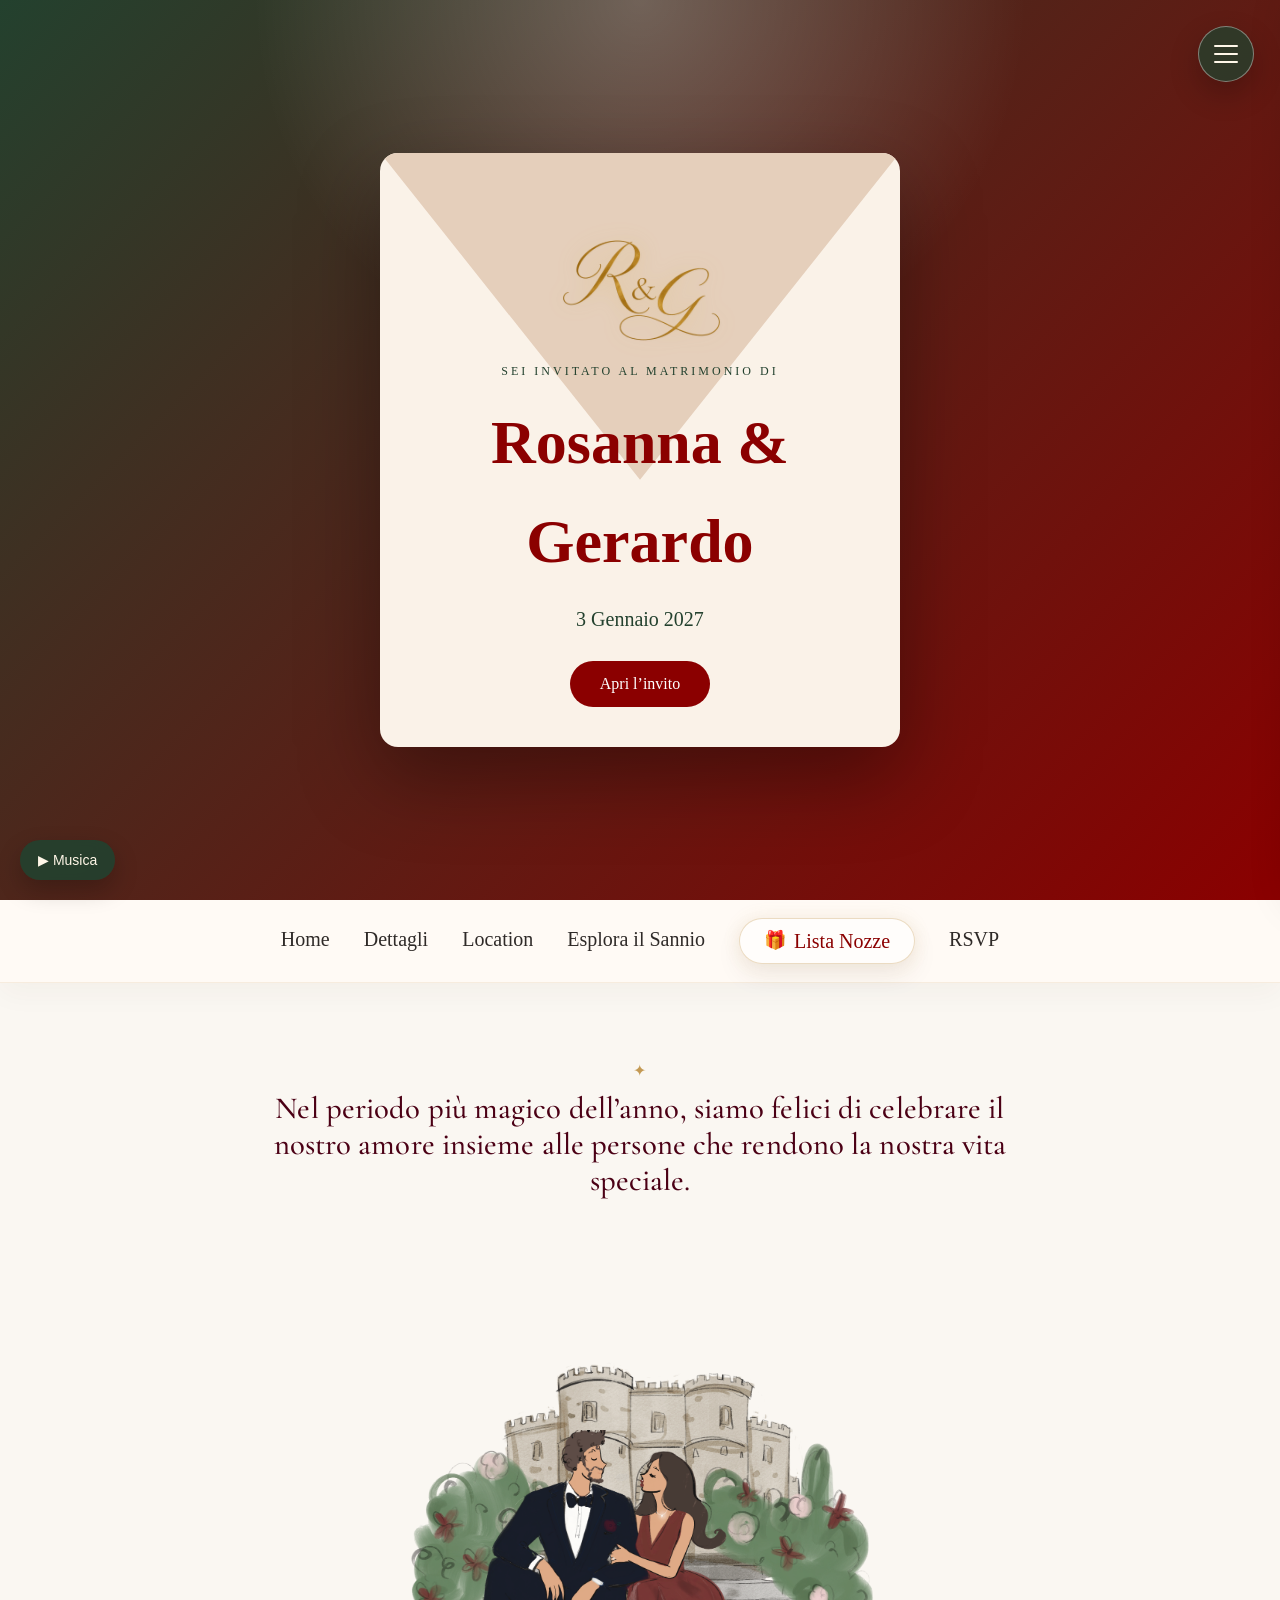
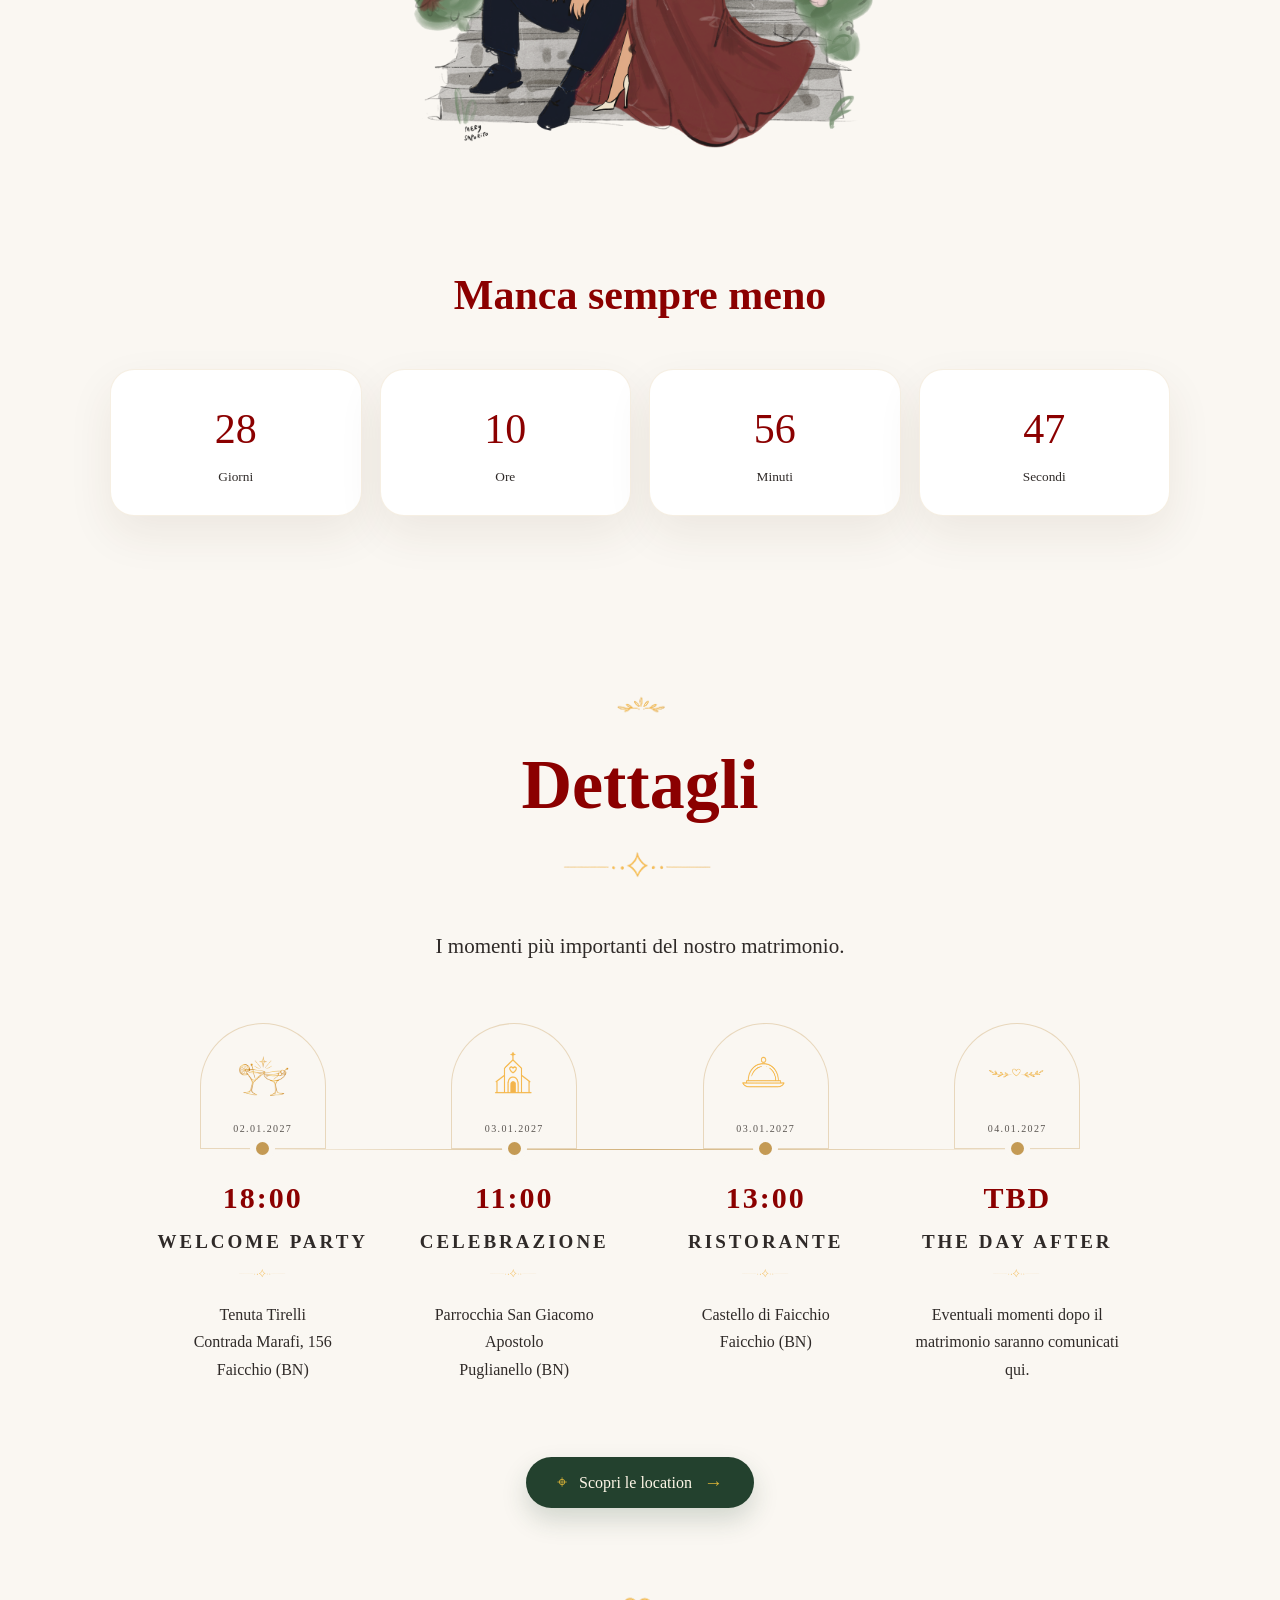
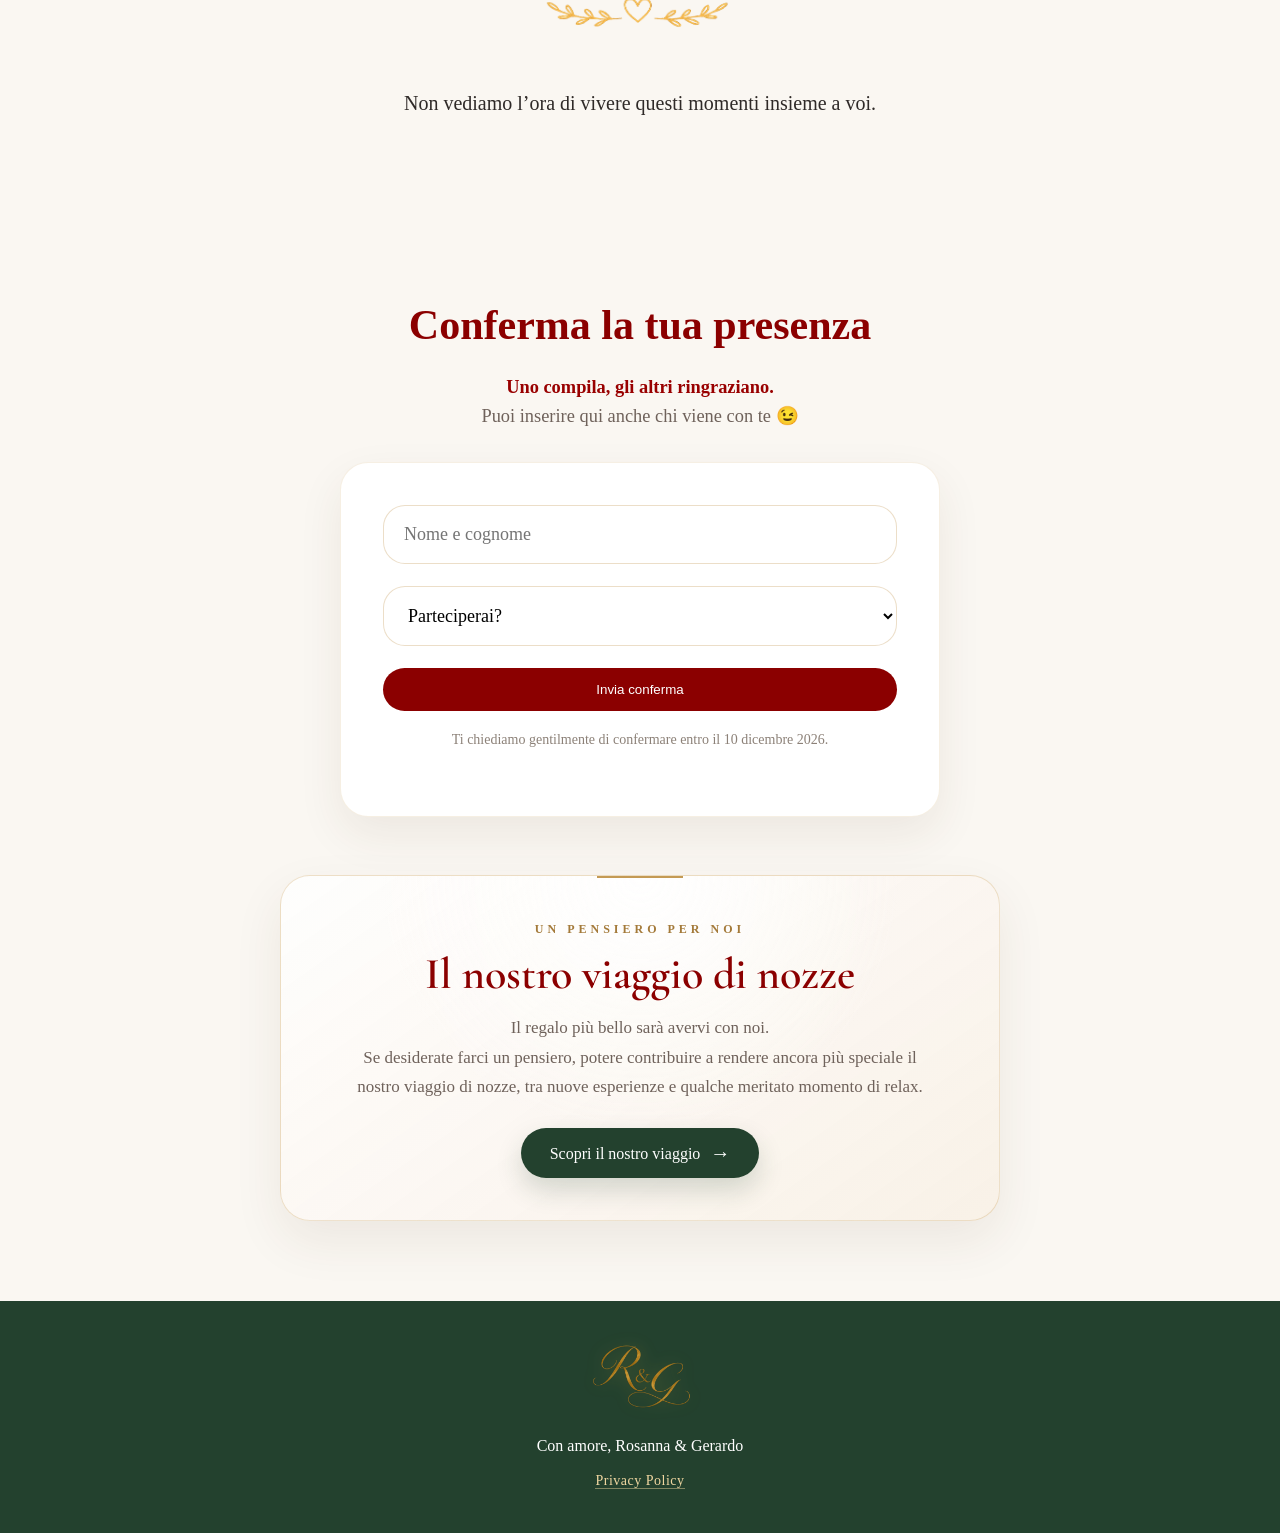
==== commit 0b066ab5: "Aggiornamento sito matrimonio" ====
--- a/index.html
+++ b/index.html
@@ -15,7 +15,7 @@
     rel="stylesheet"
   >
 
-  <link rel="stylesheet" href="style.css?v=26">
+  <link rel="stylesheet" href="style.css?v=28">
 </head>
 
 
@@ -324,7 +324,7 @@
       >
 
       <p class="programma-subtitle">
-        I momenti più importanti della nostra giornata.
+        I momenti più importanti del nostro matrimonio.
       </p>
 
     </div>
@@ -345,21 +345,19 @@
       class="programma-icon"
     >
 
+    <span class="programma-date">02.01.2027</span>
+
   </div>
 
   <div class="programma-dot"></div>
 
-  <div class="programma-time">
-    19:00
-  </div>
-
-  <h3>
-    Welcome Party
-  </h3>
-
-  <p class="programma-subtitle">
-    Un momento per conoscerci
-  </p>
+<div class="programma-time">
+  18:00
+</div>
+
+<h3>
+  Welcome Party
+</h3>
 
   <img
     src="images/linea-2-stella.png"
@@ -388,6 +386,8 @@
             class="programma-icon"
           >
 
+          <span class="programma-date">03.01.2027</span>
+
         </div>
 
         <div class="programma-dot"></div>
@@ -426,6 +426,8 @@
             class="programma-icon"
           >
 
+          <span class="programma-date">03.01.2027</span>
+
         </div>
 
         <div class="programma-dot"></div>
@@ -464,6 +466,8 @@
             class="programma-icon"
           >
 
+          <span class="programma-date">04.01.2027</span>
+
         </div>
 
         <div class="programma-dot"></div>
@@ -491,6 +495,13 @@
 
     </div>
 
+    <div class="programma-location-cta">
+      <a href="location/" class="programma-location-button">
+        <span class="programma-location-icon" aria-hidden="true">⌖</span>
+        <span>Scopri le location</span>
+        <span class="programma-location-arrow" aria-hidden="true">→</span>
+      </a>
+    </div>
 
     <div class="programma-footer">
 
--- a/style.css
+++ b/style.css
@@ -398,6 +398,7 @@
 }
 
 .programma-icon-wrapper{
+  position:relative;
   width:126px;
   height:126px;
   margin:0 auto 28px;
@@ -413,6 +414,20 @@
   width:66px;
   height:66px;
   object-fit:contain;
+  transform:translateY(-10px);
+}
+
+.programma-date{
+  position:absolute;
+  left:50%;
+  bottom:14px;
+  transform:translateX(-50%);
+  color:#5a5551;
+  font-size:10px;
+  font-weight:500;
+  letter-spacing:1.4px;
+  line-height:1;
+  white-space:nowrap;
 }
 
 .programma-dot{
@@ -457,6 +472,64 @@
   margin:0 auto;
   font-size:16px;
   line-height:1.7;
+}
+
+/* CTA LOCATION NEL PROGRAMMA */
+
+.programma-location-cta{
+  margin:74px auto 62px;
+  text-align:center;
+}
+
+.programma-location-button{
+  display:inline-flex;
+  align-items:center;
+  justify-content:center;
+  gap:12px;
+
+  padding:15px 30px;
+
+  background:#23412e;
+  color:#fff7e8;
+
+  text-decoration:none;
+  border:1px solid rgba(35,65,46,.14);
+  border-radius:999px;
+
+  font-size:16px;
+  line-height:1.2;
+
+  box-shadow:
+    0 12px 26px rgba(35,65,46,.18);
+
+  transition:
+    transform .25s ease,
+    background-color .25s ease,
+    box-shadow .25s ease;
+}
+
+.programma-location-icon{
+  color:#d4af37;
+  font-size:18px;
+  line-height:1;
+}
+
+.programma-location-arrow{
+  color:#d4af37;
+  font-size:19px;
+  line-height:1;
+  transition:transform .25s ease;
+}
+
+.programma-location-button:hover{
+  background:#183021;
+  transform:translateY(-2px);
+  box-shadow:
+    0 16px 32px rgba(35,65,46,.24);
+}
+
+.programma-location-button:hover .programma-location-arrow{
+  transform:translateX(3px);
 }
 
 .programma-footer{
@@ -853,17 +926,20 @@
 }
 
 .locations-grid {
-  display: grid;
-  grid-template-columns: repeat(2, minmax(280px, 1fr));
+  display: flex;
+  flex-direction: column;
+  align-items: center;
   gap: 40px;
+
   max-width: 1180px;
   margin: 0 auto;
 }
 
 .venue-card {
+  width: min(100%, 680px);
   background: white;
   border-radius: 18px;
-  padding: 26px 26px 34px;
+  padding: 22px 22px 30px;
   text-align: center;
   box-shadow: 0 20px 60px rgba(80, 50, 30, .12);
   border: 1px solid rgba(196, 154, 84, .18);
@@ -871,9 +947,9 @@
 
 .venue-card img {
   width: 100%;
-  height: 310px;
+  height: 360px;
   object-fit: contain;
-  margin-bottom: 12px;
+  margin-bottom: 10px;
 }
 
 .venue-type {
@@ -1156,6 +1232,13 @@
   .programma-icon{
     width:58px;
     height:58px;
+    transform:translateY(-9px);
+  }
+
+  .programma-date{
+    bottom:12px;
+    font-size:9px;
+    letter-spacing:1.1px;
   }
 
   .programma-time{
@@ -1165,6 +1248,24 @@
   .programma-item h3{
     font-size:18px;
     letter-spacing:2.5px;
+  }
+
+  .programma-location-cta{
+    margin:56px auto 48px;
+  }
+
+  .programma-location-button{
+    padding:14px 24px;
+    font-size:15px;
+    gap:10px;
+  }
+
+  .programma-location-icon{
+    font-size:17px;
+  }
+
+  .programma-location-arrow{
+    font-size:18px;
   }
 
   .programma-footer-decoration{
